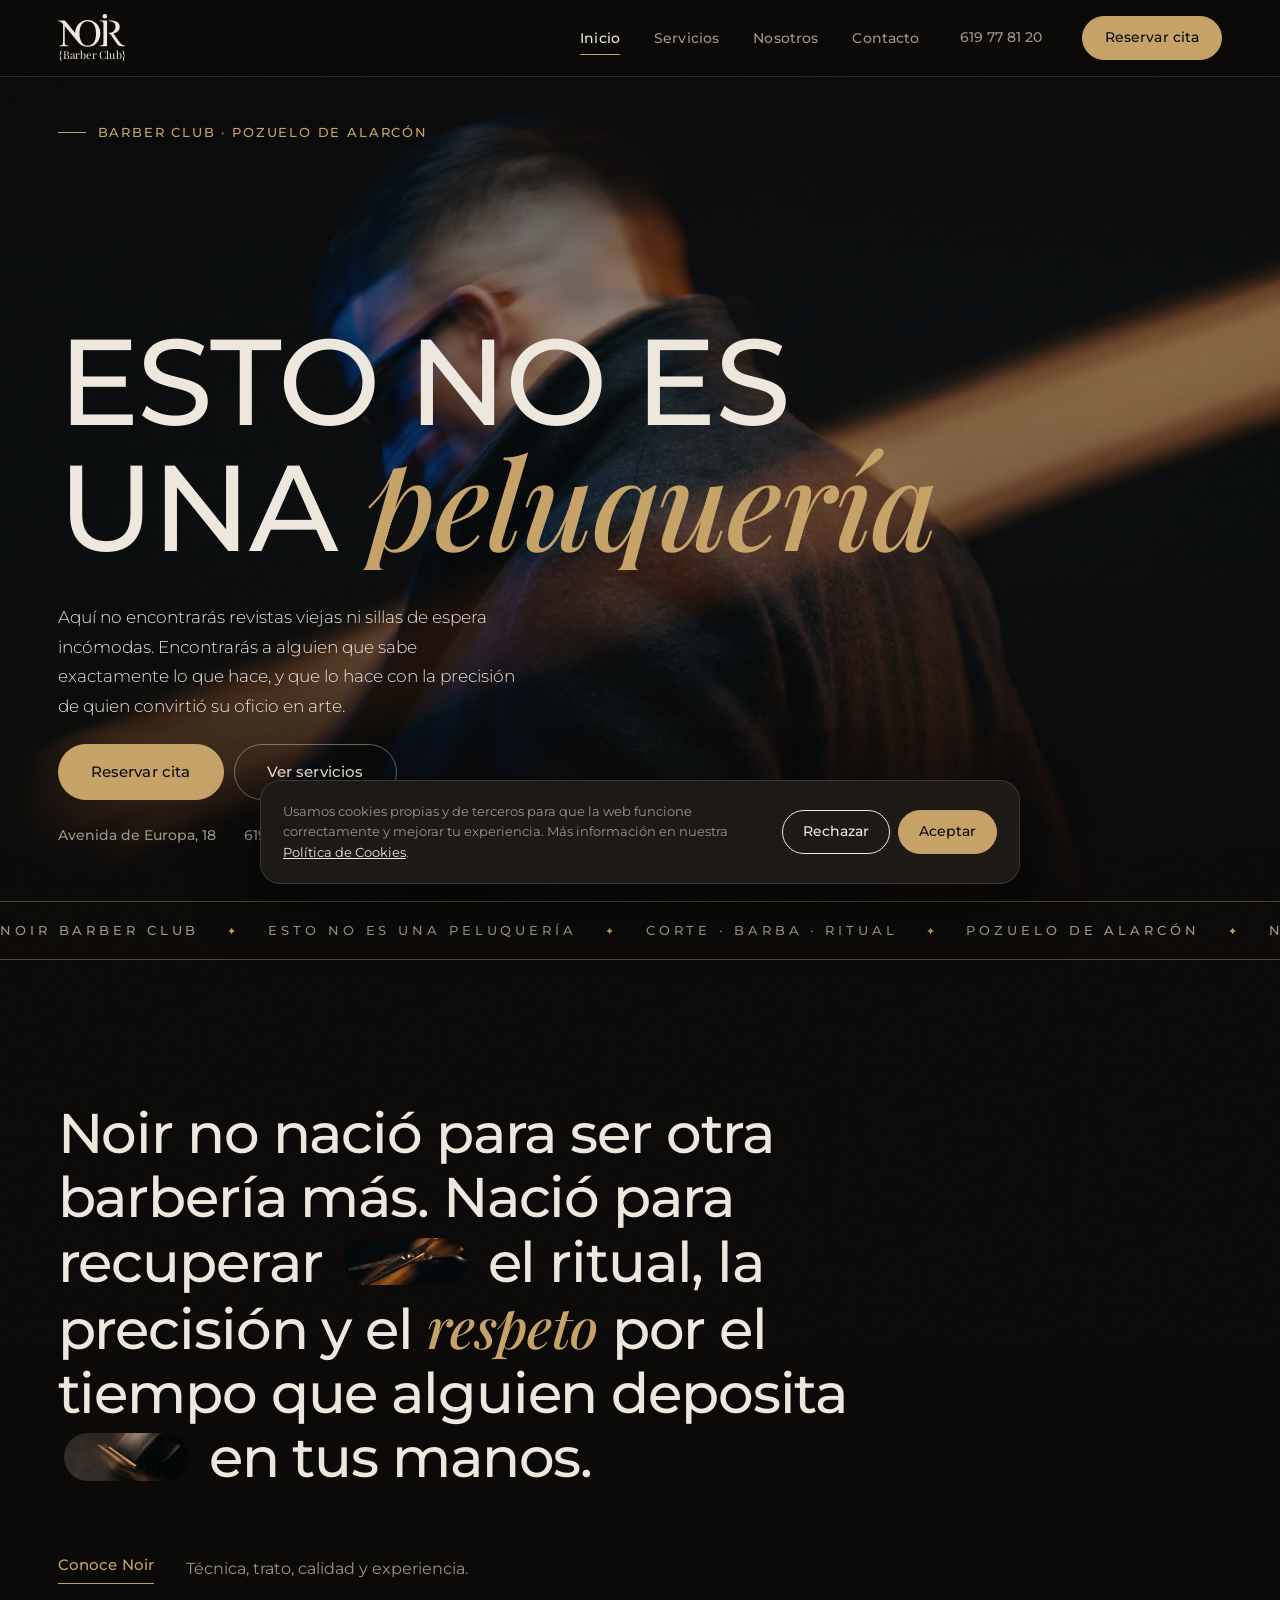
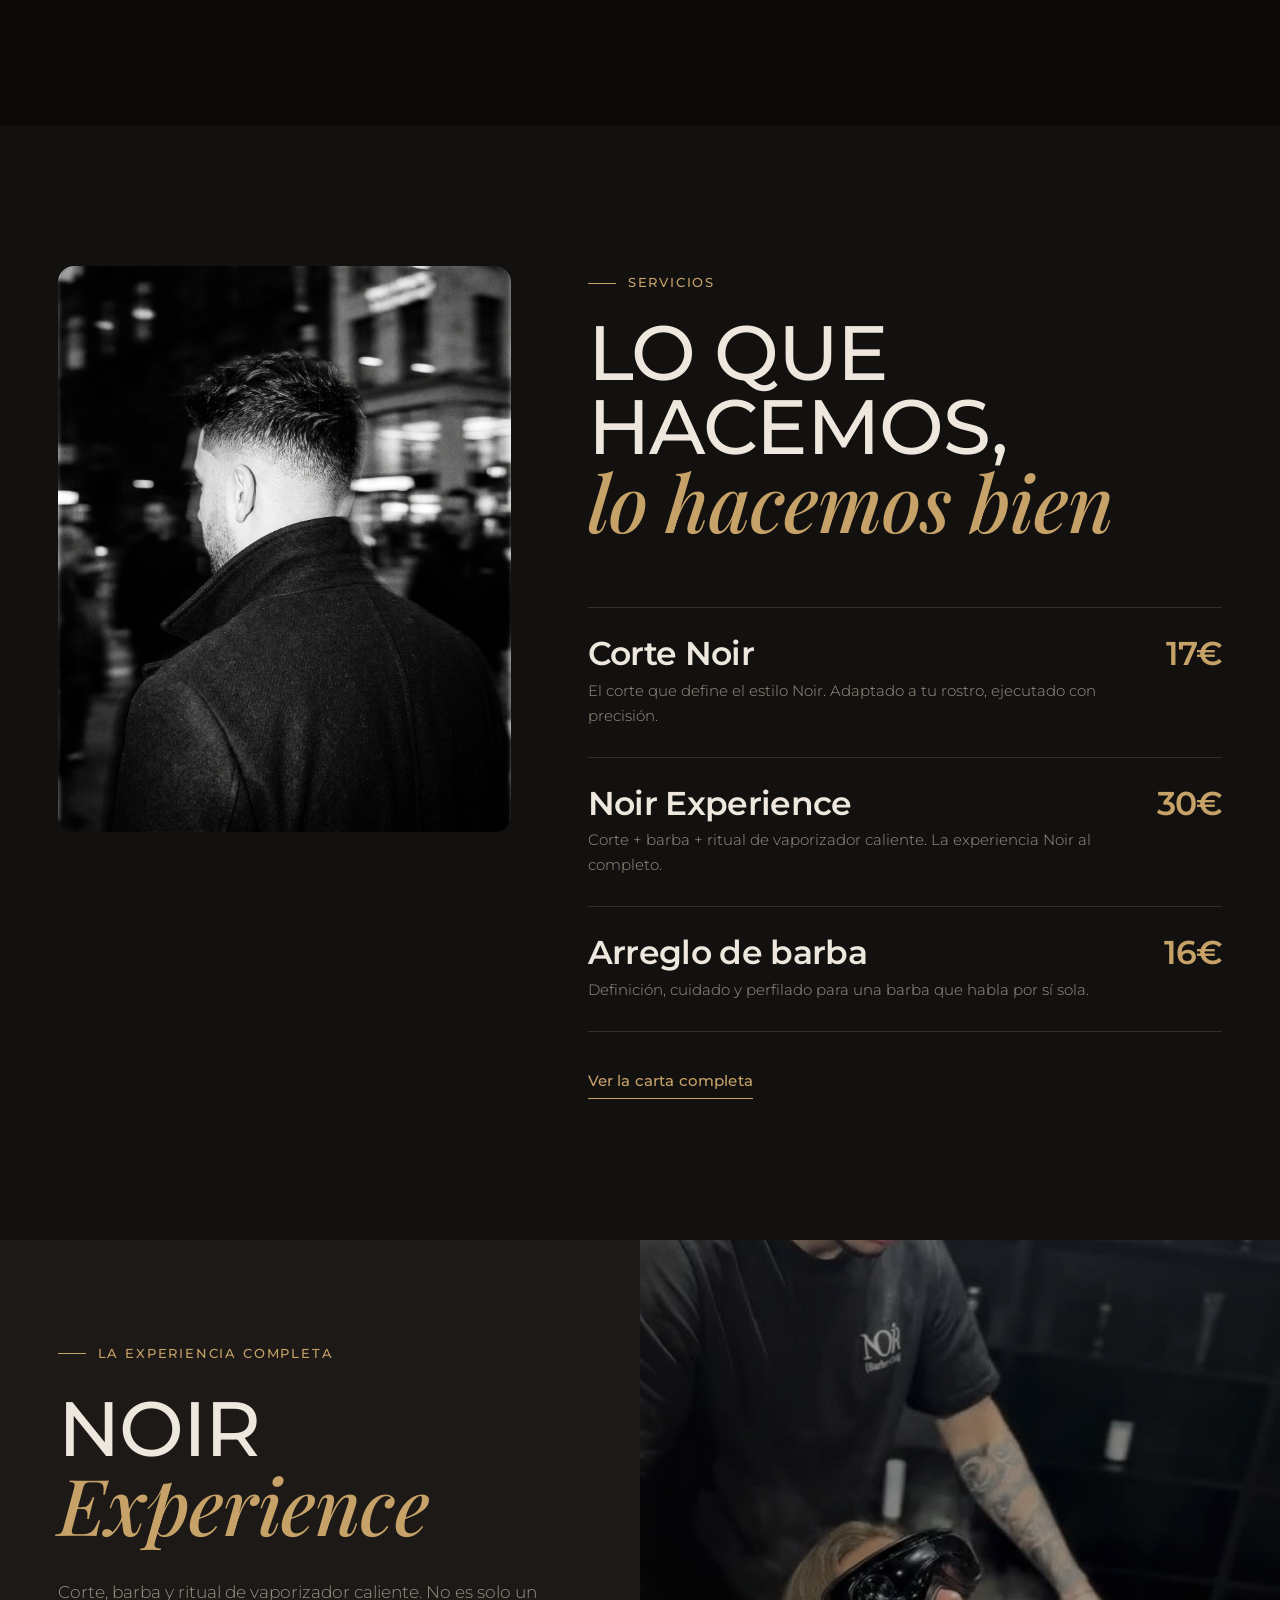
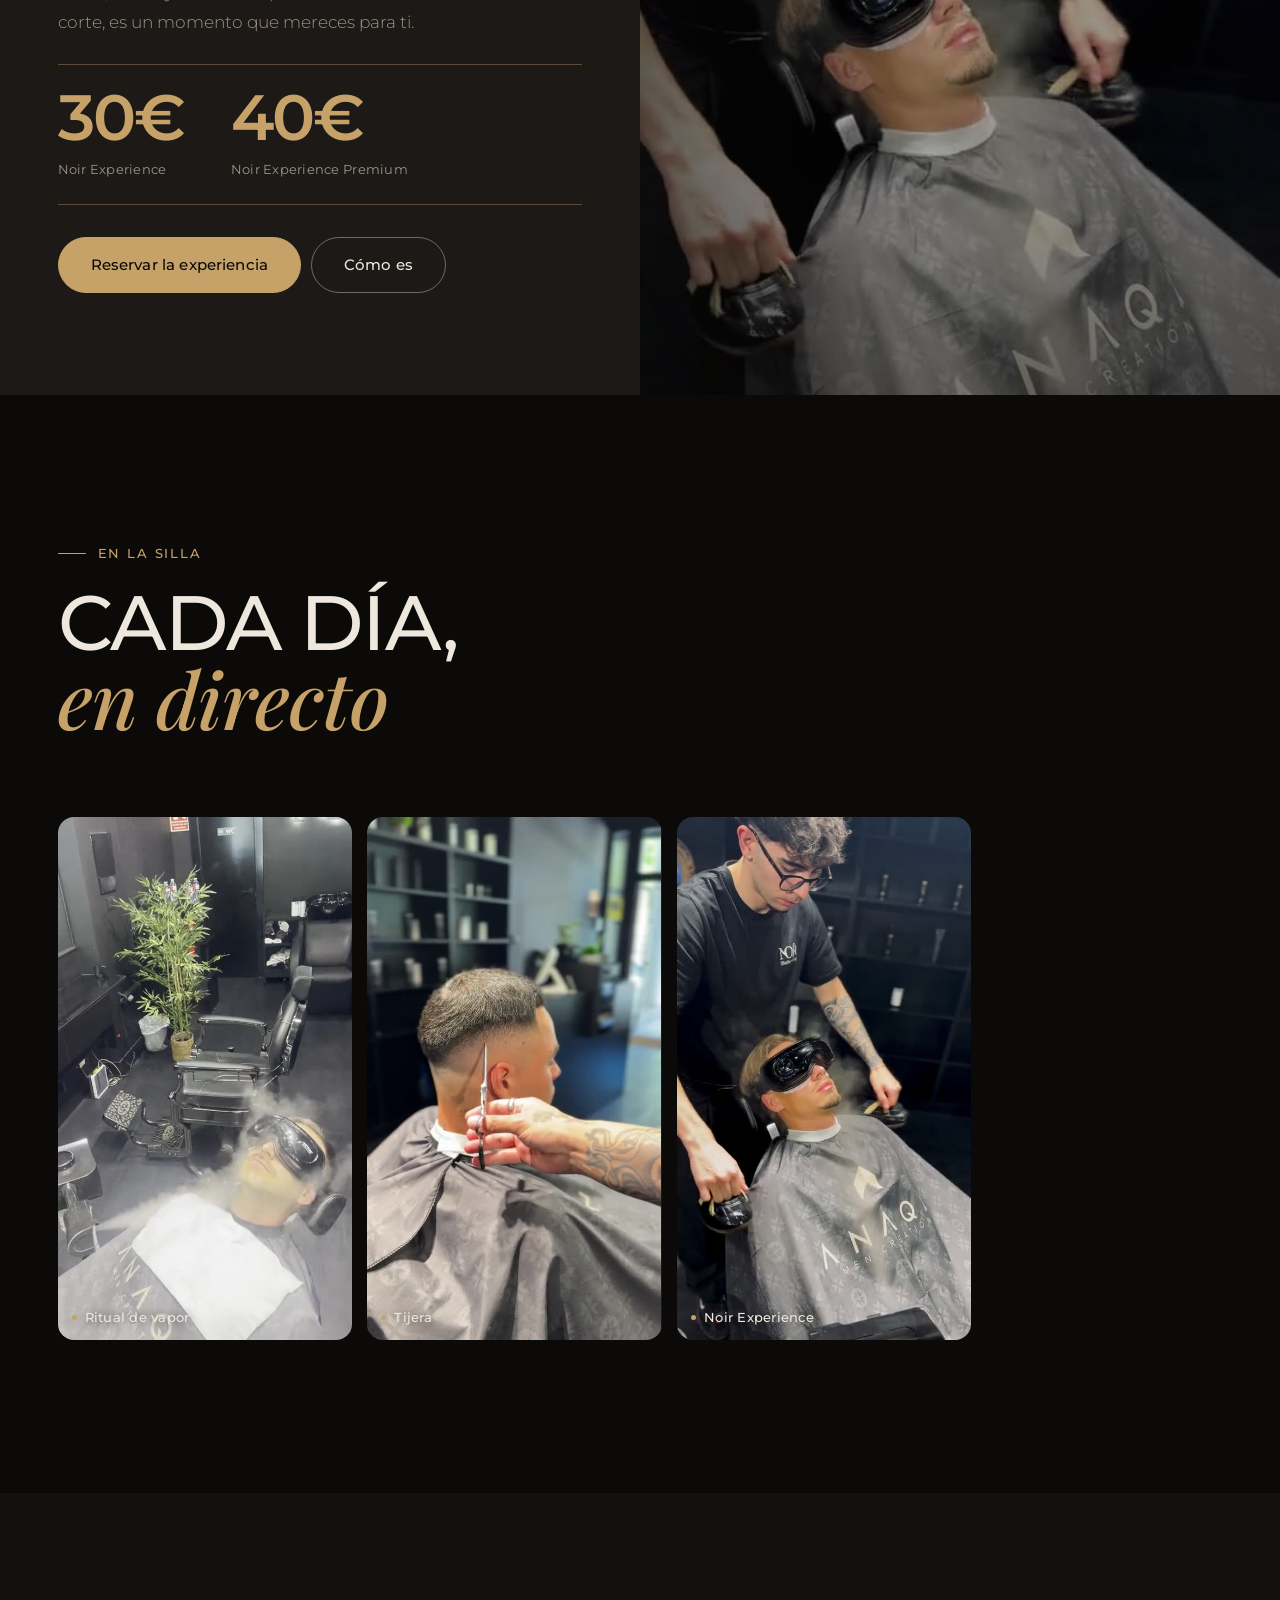
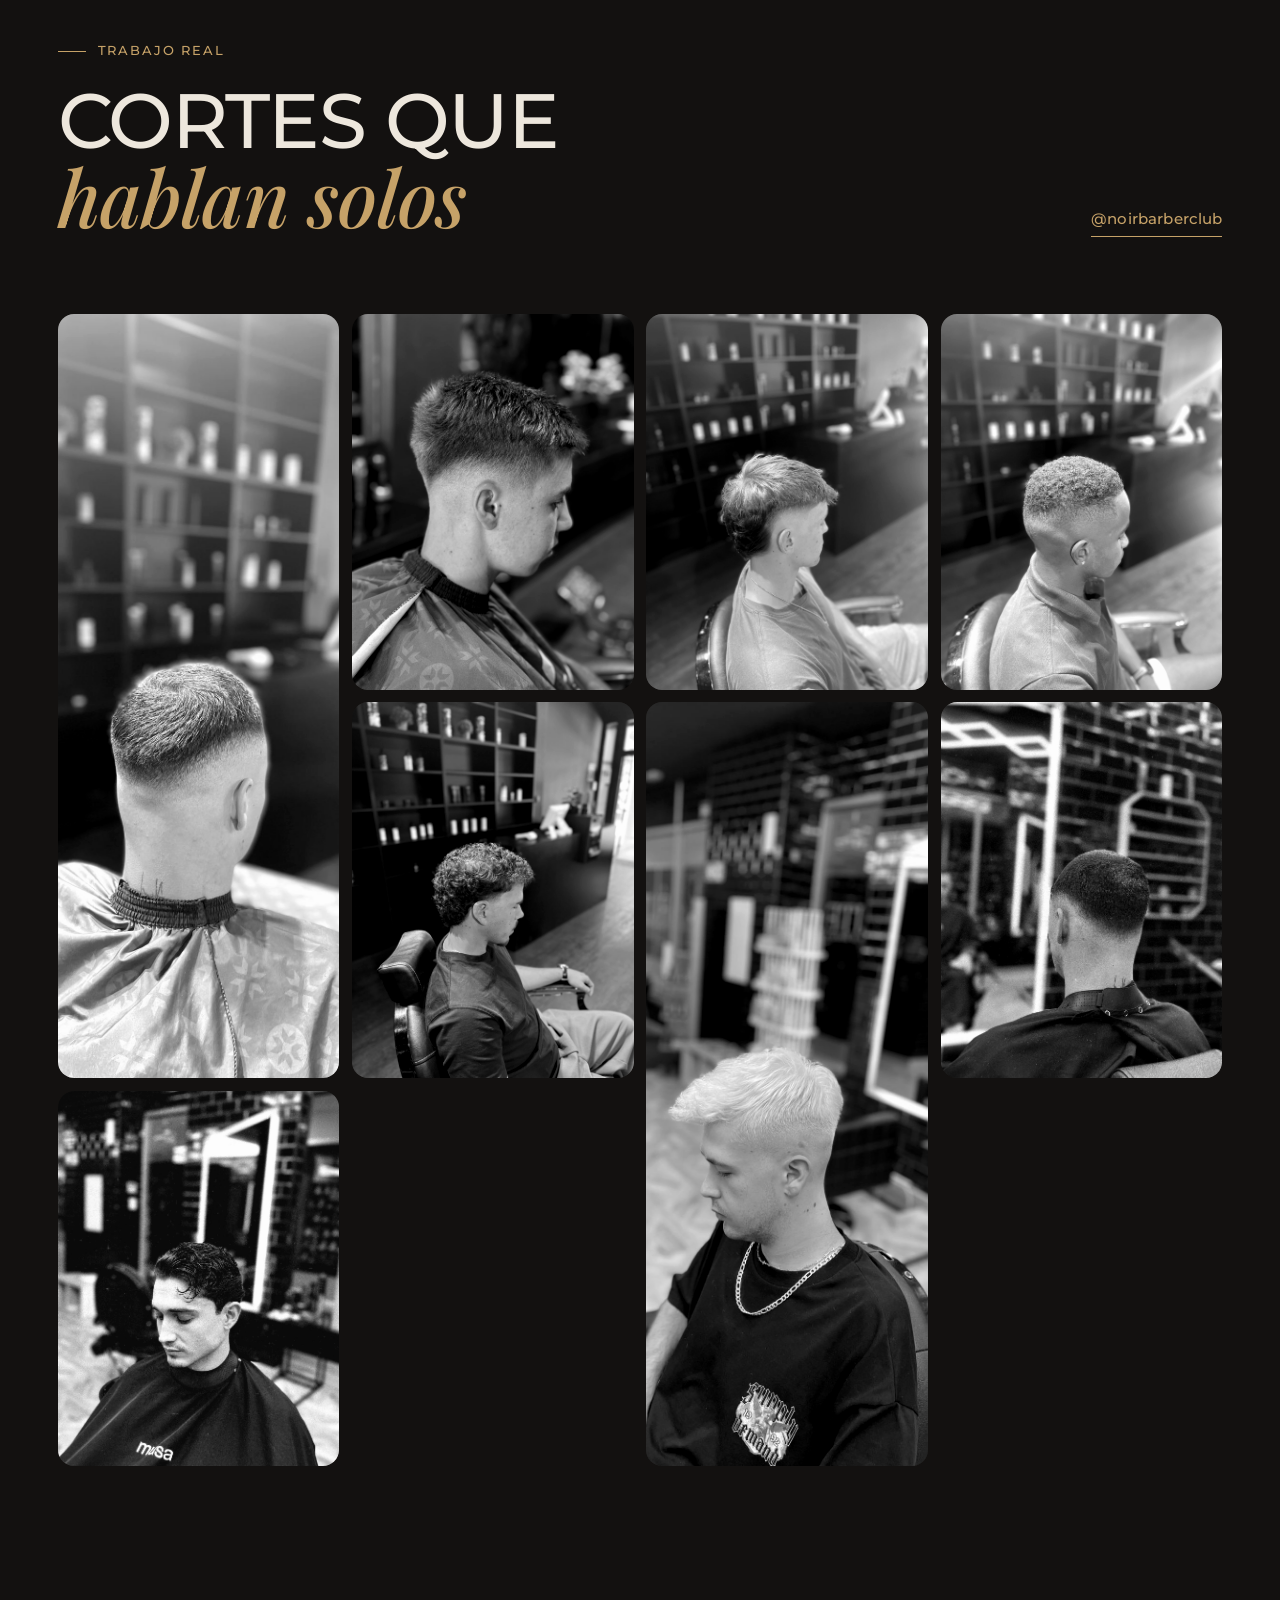
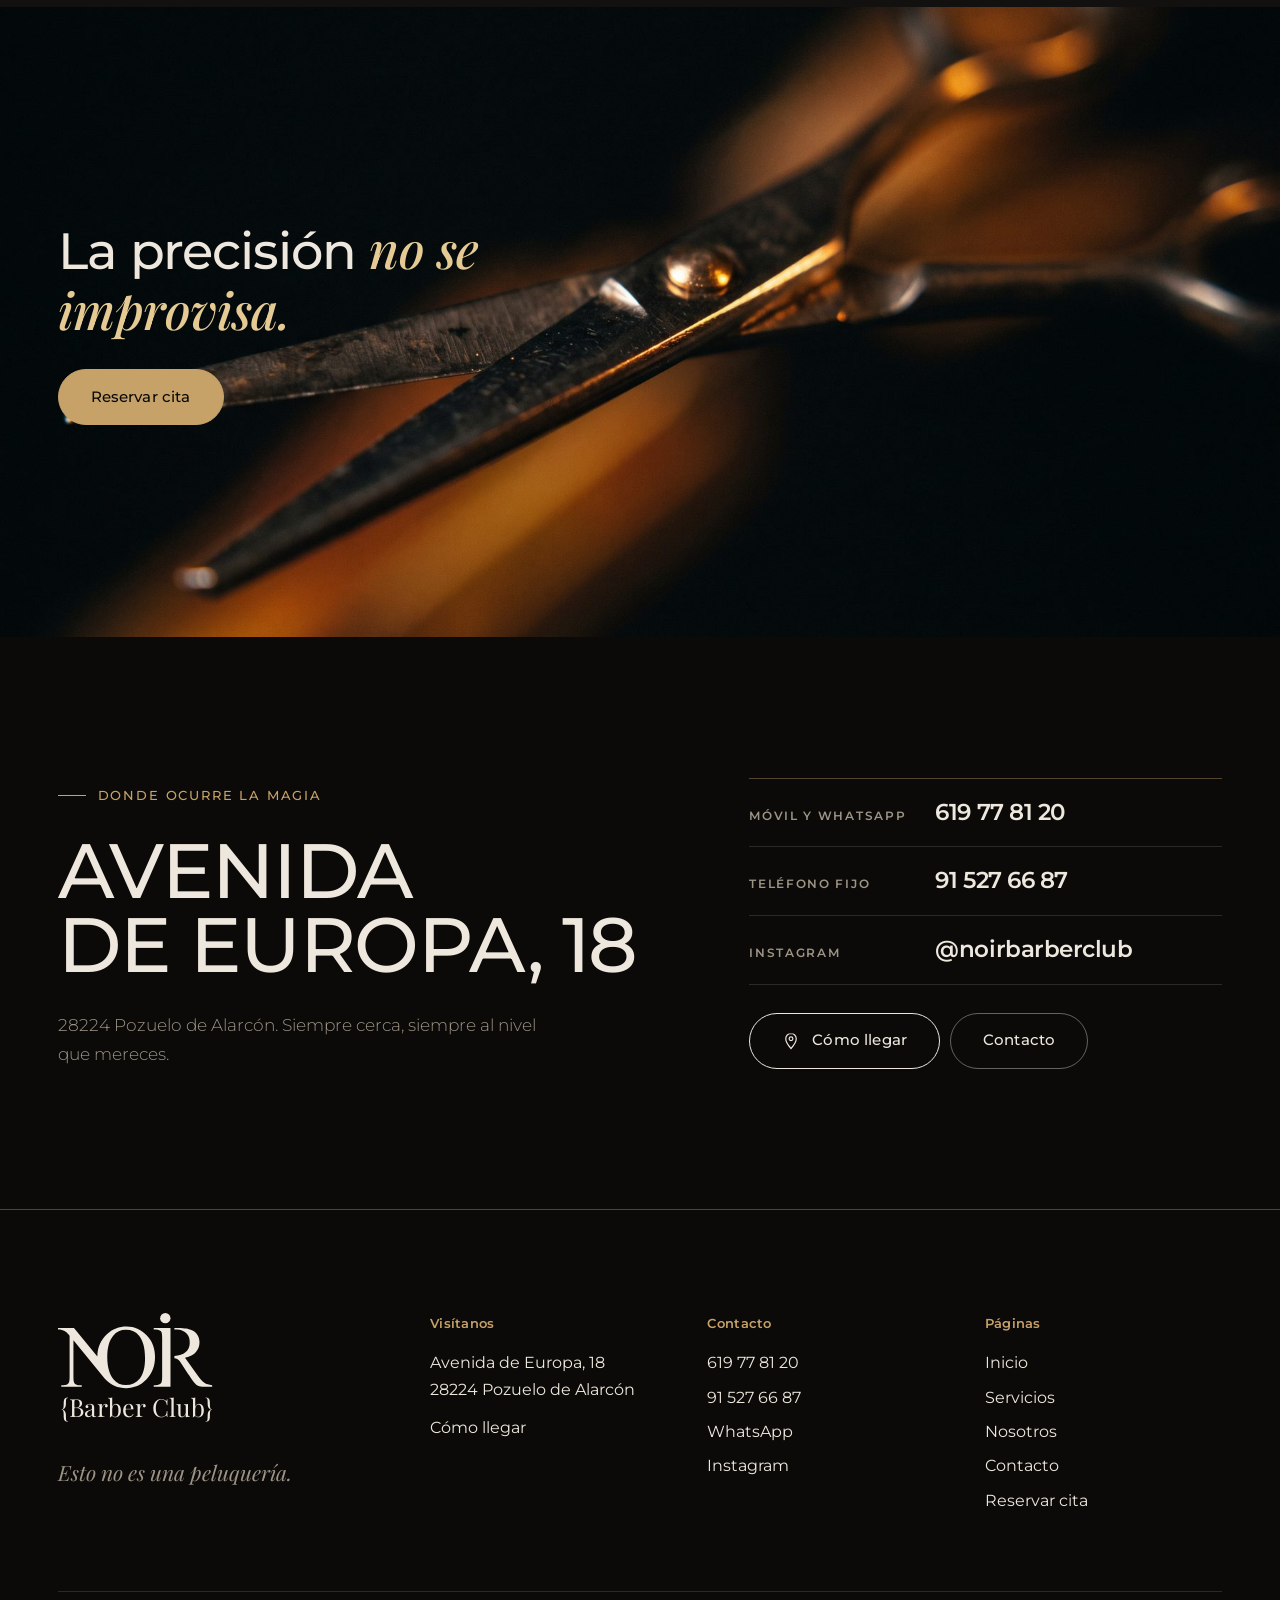
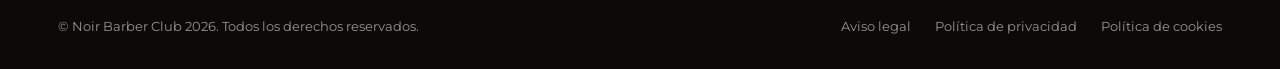
==== index.html @ 94aa8c27 "Más opacidad en hero y banda de tijeras; titular del hero a 2 líneas en móvil - Velo negro adicional" ====
<!DOCTYPE html>
<html lang="es">
<head>
<meta charset="UTF-8">
<meta name="viewport" content="width=device-width, initial-scale=1.0, viewport-fit=cover">
<meta name="format-detection" content="telephone=no">
<title>NOiR {Barber Club} · Barbería en Pozuelo de Alarcón</title>
<meta name="description" content="Noir Barber Club. Esto no es una peluquería. Corte, barba y afeitado en la Avenida de Europa, 18, Pozuelo de Alarcón. Reserva online.">
<meta name="theme-color" content="#0b0a09">
<meta property="og:type" content="website">
<meta property="og:site_name" content="Noir Barber Club">
<meta property="og:title" content="NOiR {Barber Club} · Barbería en Pozuelo de Alarcón">
<meta property="og:description" content="Noir Barber Club. Esto no es una peluquería. Corte, barba y afeitado en la Avenida de Europa, 18, Pozuelo de Alarcón. Reserva online.">
<meta property="og:image" content="https://www.noirbarberclub.com/img/hero-concept.jpg">
<meta property="og:locale" content="es_ES">
<link rel="icon" type="image/svg+xml" href="/img/favicon.svg">
<link rel="icon" type="image/png" sizes="32x32" href="/img/favicon-32.png">
<link rel="apple-touch-icon" sizes="180x180" href="/img/apple-touch-icon.png">
<link rel="icon" type="image/png" sizes="192x192" href="/img/icon-192.png">
<link rel="preconnect" href="https://fonts.googleapis.com">
<link rel="preconnect" href="https://fonts.gstatic.com" crossorigin>
<link href="https://fonts.googleapis.com/css2?family=Montserrat:ital,wght@0,300;0,400;0,500;0,600;0,700;1,400&family=Playfair+Display:ital,wght@0,400;0,500;0,600;1,400;1,500;1,600&display=swap" rel="stylesheet">
<link rel="stylesheet" href="/site.css?v=6">
<link rel="preload" as="image" href="/img/hero-concept.jpg" fetchpriority="high">
<script defer src="/_vercel/insights/script.js"></script>
<script defer src="/site.js?v=6"></script>
</head>
<body>
<header class="nav">
  <div class="wrap nav-inner">
    <a href="/" class="nav-logo" aria-label="Noir Barber Club, inicio">
      <svg height="50" xmlns="http://www.w3.org/2000/svg" xmlns:xlink="http://www.w3.org/1999/xlink" viewBox="0 0 218.56 154.74" aria-hidden="true" focusable="false">
        <defs>
          <style>.nlcls-1{font-family:PlayfairDisplay-Regular,'Playfair Display';font-size:35px;}.nlcls-1,.nlcls-2{fill:currentColor;}.nlcls-3{letter-spacing:-.01em;}.nlcls-4{letter-spacing:-.01em;}.nlcls-5{letter-spacing:-.02em;}.nlcls-6{letter-spacing:.04em;}.nlcls-7{letter-spacing:0em;}.nlcls-8{letter-spacing:0em;}</style>
        </defs>
        <path class="nlcls-2" d="M124.64,31.37c-7.88-8.17-17.2-12.25-27.95-12.25s-20.14,3.6-27.92,10.81c-8.77,8.14-13.24,18.6-13.42,31.39L22.48,21.01H0v2.26c2.4,0,4.19.18,5.38.55,2.4.77,4.23,1.61,5.47,2.51,1.24.9,3.06,2.75,5.47,5.56v57.62c0,4.64-.45,7.62-1.34,8.92-1.47,2.12-3.97,3.18-7.51,3.18h-2.87v2.26h28.84v-2.26h-2.93c-3.22,0-5.6-.85-7.15-2.57-1.1-1.26-1.65-4.44-1.65-9.53v-51.02l43.33,52.93s0,0,0,0c.62.74,1.26,1.48,1.94,2.19,7.76,8.11,17.34,12.16,28.75,12.16s20.9-4.15,28.84-12.46c7.94-8.31,11.91-18.76,11.91-31.34s-3.94-22.41-11.82-30.58ZM114.86,92.32c-5.07,6.07-11.5,9.1-19.28,9.1-7.29,0-13.16-2.77-17.6-8.31-5.78-7.29-8.68-17.7-8.68-31.22s2.79-23.22,8.37-30.06c4.48-5.5,10.43-8.25,17.84-8.25,7.9,0,14.09,2.77,18.57,8.31,5.58,6.97,8.37,17.54,8.37,31.71,0,13.08-2.54,22.65-7.61,28.72Z"/>
        <path class="nlcls-2" d="M205.86,98.08c-2.81-1.82-6.17-5.51-10.08-11.06l-17.11-24.18c6.97-1.57,12.11-4.27,15.43-8.08,3.32-3.81,4.98-8.31,4.98-13.49,0-4.85-1.46-9.02-4.37-12.53-2.91-3.5-4.89-4.39-9.07-5.7-4.18-1.31-8.37-2.09-21.91-2.09v2.32h3.88c5.34,0,10.4,2.67,13.64,5.97,3.24,3.29,4.08,7.57,4.08,12.84s-2.01,9.82-6.02,13.3c-3.61,3.14-8.81,4.85-15.58,5.17v3.21c3.18.11,6.12,1.78,7.88,4.48l10.96,16.84c13.48,18.79,9.76,18.79,34.29,18.79v-2.3c-4.52-.5-8.19-1.66-11-3.48Z"/>
        <path class="nlcls-2" d="M134.67,23.27h2.93c1.96,0,3.83.49,5.62,1.47,1.26.73,2.1,1.61,2.51,2.63.53,1.34.79,4.11.79,8.31v53.52c0,4.97-.49,8.11-1.47,9.41-1.55,2-4.03,2.99-7.45,2.99h-2.93v2.26h23.58V21.01h-23.58v2.26Z"/>
        <circle class="nlcls-2" cx="150.96" cy="7.29" r="7.29"/>
        <text class="nlcls-1" transform="translate(3.99 146.31)"><tspan class="nlcls-6" x="0" y="0">{</tspan><tspan class="nlcls-8" x="11.9" y="0">Ba</tspan><tspan class="nlcls-3" x="51.48" y="0">r</tspan><tspan class="nlcls-7" x="66.53" y="0">be</tspan><tspan class="nlcls-5" x="104.3" y="0">r</tspan><tspan class="nlcls-7" x="119.31" y="0" xml:space="preserve"> Clu</tspan><tspan class="nlcls-4" x="183.15" y="0">b</tspan><tspan class="nlcls-7" x="202.33" y="0">}</tspan></text>
      </svg>
    </a>
    <ul class="nav-links">
      <li><a href="/" aria-current="page">Inicio</a></li>
      <li><a href="/servicios.html">Servicios</a></li>
      <li><a href="/nosotros.html">Nosotros</a></li>
      <li><a href="/contacto.html">Contacto</a></li>
    </ul>
    <a class="nav-phone" href="tel:+34619778120">619 77 81 20</a>
    <a class="btn btn-gold" href="https://booksy.com/es-es/instant-experiences/widget/174546" data-booking target="_blank" rel="noopener">Reservar cita</a>
    <button type="button" class="nav-toggle" aria-label="Abrir menú" aria-expanded="false" aria-controls="menu"><span></span><span></span></button>
  </div>
</header>

<div class="menu" id="menu" aria-hidden="true">
  <ul>
    <li><a href="/" aria-current="page">Inicio</a></li>
    <li><a href="/servicios.html">Servicios</a></li>
    <li><a href="/nosotros.html">Nosotros</a></li>
    <li><a href="/contacto.html">Contacto</a></li>
  </ul>
  <div class="menu-foot">
    <a class="btn btn-gold" href="https://booksy.com/es-es/instant-experiences/widget/174546" data-booking target="_blank" rel="noopener">Reservar cita</a>
    <a class="btn btn-line" href="https://wa.me/34619778120" target="_blank" rel="noopener"><svg viewBox="0 0 24 24" aria-hidden="true"><path d="M21 11.5a8.38 8.38 0 01-.9 3.8 8.5 8.5 0 01-7.6 4.7 8.38 8.38 0 01-3.8-.9L3 21l1.9-5.7a8.38 8.38 0 01-.9-3.8 8.5 8.5 0 014.7-7.6 8.38 8.38 0 013.8-.9h.5a8.48 8.48 0 018 8v.5z"/></svg>WhatsApp 619 77 81 20</a>
    <p>Avenida de Europa, 18 · 28224 Pozuelo de Alarcón</p>
  </div>
</div>

<main>
<section class="hero-full">
  <div class="hero-full-media">
    <img src="/img/hero-concept.jpg" alt="Retrato editorial en movimiento de un hombre con degradado Noir" fetchpriority="high">
  </div>
  <div class="hero-tag-row">
    <div class="wrap">
      <span class="tag">Barber Club · Pozuelo de Alarcón</span>
    </div>
  </div>
  <div class="hero-full-content">
    <h1 class="hero-title d-xl"><span><span>Esto no es<i class="only-m"> una</i></span></span><span><span><i class="only-d">una </i><em>peluquería</em></span></span></h1>
    <div class="hero-side">
      <p class="lead">Aquí no encontrarás revistas viejas ni sillas de espera incómodas. Encontrarás a alguien que sabe exactamente lo que hace, y que lo hace con la precisión de quien convirtió su oficio en arte.</p>
      <div class="hero-actions">
        <a class="btn btn-gold" href="https://booksy.com/es-es/instant-experiences/widget/174546" data-booking target="_blank" rel="noopener">Reservar cita</a>
        <a class="btn btn-line" href="/servicios.html">Ver servicios</a>
      </div>
      <div class="hero-facts">
        <a href="https://www.google.com/maps/dir/?api=1&amp;destination=Avenida+de+Europa+18%2C+28224+Pozuelo+de+Alarc%C3%B3n" target="_blank" rel="noopener">Avenida de Europa, 18</a>
        <a href="tel:+34619778120">619 77 81 20</a>
      </div>
    </div>
  </div>
</section>

<div class="marquee" aria-hidden="true">
  <div class="marquee-track">
    <span>Noir Barber Club <i>✦</i></span><span>Esto no es una peluquería <i>✦</i></span><span>Corte · Barba · Ritual <i>✦</i></span><span>Pozuelo de Alarcón <i>✦</i></span>
    <span>Noir Barber Club <i>✦</i></span><span>Esto no es una peluquería <i>✦</i></span><span>Corte · Barba · Ritual <i>✦</i></span><span>Pozuelo de Alarcón <i>✦</i></span>
  </div>
</div>

<section class="sec">
  <div class="wrap">
    <p class="manifesto rv">Noir no nació para ser otra barbería más. Nació para recuperar <span class="inline-img" style="background-image:url('/img/concept-tijeras.jpg');background-position:38% 55%" role="img" aria-label="Tijeras de barbero con destello dorado"></span> el ritual, la precisión y el <em>respeto</em> por el tiempo que alguien deposita <span class="inline-img" style="background-image:url('/img/concept-maquina.jpg');background-position:50% 45%" role="img" aria-label="Máquina de corte con destello dorado"></span> en tus manos.</p>
    <div class="manifesto-foot rv">
      <a class="link-arrow" href="/nosotros.html">Conoce Noir</a>
      <span class="muted">Técnica, trato, calidad y experiencia.</span>
    </div>
  </div>
</section>

<section class="sec on-ink">
  <div class="wrap feature-grid">
    <figure class="feature-img rv"><img src="/img/concept-nuca.jpg" alt="Degradado perfilado visto de espaldas, fotografía en blanco y negro" loading="lazy"></figure>
    <div class="rv">
      <span class="tag" style="margin-bottom:22px">Servicios</span>
      <h2 class="d-l" style="margin-bottom:clamp(40px,5vw,72px)">Lo que hacemos,<br><em>lo hacemos bien</em></h2>
      <div class="rows">
        <a class="row" href="/servicios.html#cortes">
          <span class="row-name">Corte Noir</span><span class="row-price">17€</span>
          <span class="row-desc muted">El corte que define el estilo Noir. Adaptado a tu rostro, ejecutado con precisión.</span>
        </a>
        <a class="row" href="/servicios.html#experiencias">
          <span class="row-name">Noir Experience</span><span class="row-price">30€</span>
          <span class="row-desc muted">Corte + barba + ritual de vaporizador caliente. La experiencia Noir al completo.</span>
        </a>
        <a class="row" href="/servicios.html#barba">
          <span class="row-name">Arreglo de barba</span><span class="row-price">16€</span>
          <span class="row-desc muted">Definición, cuidado y perfilado para una barba que habla por sí sola.</span>
        </a>
      </div>
      <p style="margin-top:36px"><a class="link-arrow" href="/servicios.html">Ver la carta completa</a></p>
    </div>
  </div>
</section>

<section class="split on-char">
  <div class="split-body rv">
    <span class="tag">La experiencia completa</span>
    <h2 class="d-l">Noir<br><em>Experience</em></h2>
    <p class="lead muted">Corte, barba y ritual de vaporizador caliente. No es solo un corte, es un momento que mereces para ti.</p>
    <div class="prices">
      <div><span class="price-big">30€</span><span class="price-lbl muted">Noir Experience</span></div>
      <div><span class="price-big">40€</span><span class="price-lbl muted">Noir Experience Premium</span></div>
    </div>
    <div class="btn-row" style="margin-top:4px">
      <a class="btn btn-gold" href="https://booksy.com/es-es/instant-experiences/widget/174546" data-booking target="_blank" rel="noopener">Reservar la experiencia</a>
      <a class="btn btn-line" href="/servicios.html#experiencias">Cómo es</a>
    </div>
  </div>
  <div class="split-media">
    <video data-lazy data-src="/media/reel-vapor.mp4" poster="/media/reel-vapor.jpg" muted loop playsinline preload="none" aria-label="Ritual de vaporizador caliente en Noir"></video>
  </div>
</section>

<section class="sec reel">
  <div class="wrap sec-head">
    <div>
      <span class="tag" style="margin-bottom:22px">En la silla</span>
      <h2 class="d-l">Cada día,<br><em>en directo</em></h2>
    </div>
  </div>
  <div class="reel-track rv" id="reel-feed" data-feed-id="y53iHcxBbFeTg4udF8Mi">
    <figure class="reel-item">
      <video data-lazy data-src="/media/reel-ritual.mp4" poster="/media/reel-ritual.jpg" muted loop playsinline preload="none"></video>
      <figcaption>Ritual de vapor</figcaption>
    </figure>
    <figure class="reel-item">
      <video data-lazy data-src="/media/reel-tijera.mp4" poster="/media/reel-tijera.jpg" muted loop playsinline preload="none"></video>
      <figcaption>Tijera</figcaption>
    </figure>
    <figure class="reel-item">
      <video data-lazy data-src="/media/reel-vapor.mp4" poster="/media/reel-vapor.jpg" muted loop playsinline preload="none"></video>
      <figcaption>Noir Experience</figcaption>
    </figure>
  </div>
</section>

<section class="sec on-ink">
  <div class="wrap">
    <div class="sec-head">
      <div>
        <span class="tag" style="margin-bottom:22px">Trabajo real</span>
        <h2 class="d-l">Cortes que<br><em>hablan solos</em></h2>
      </div>
      <a class="link-arrow" href="https://www.instagram.com/noirbarberclub" target="_blank" rel="noopener">@noirbarberclub</a>
    </div>
    <div class="works rv">
      <figure><img src="/img/corte-01.jpg" alt="Degradado perfilado, vista trasera" loading="lazy"></figure>
      <figure><img src="/img/corte-02.jpg" alt="Corte texturizado con degradado" loading="lazy"></figure>
      <figure><img src="/img/corte-03.jpg" alt="Mullet moderno con degradado" loading="lazy"></figure>
      <figure><img src="/img/corte-04.jpg" alt="Degradado de perfil" loading="lazy"></figure>
      <figure><img src="/img/corte-05.jpg" alt="Rizos definidos con degradado" loading="lazy"></figure>
      <figure><img src="/img/corte-06.jpg" alt="Decoloración platino con corte texturizado" loading="lazy"></figure>
      <figure><img src="/img/corte-08.jpg" alt="Perfilado de nuca, blanco y negro" loading="lazy"></figure>
      <figure><img src="/img/corte-10.jpg" alt="Retrato de perfil, blanco y negro" loading="lazy"></figure>
    </div>
  </div>
</section>

<section class="band">
  <img src="/img/concept-tijeras.jpg" alt="" loading="lazy" aria-hidden="true">
  <div class="band-content">
    <div class="wrap">
      <p class="band-quote rv">La precisión <em>no se improvisa.</em></p>
      <div class="btn-row rv">
        <a class="btn btn-gold" href="https://booksy.com/es-es/instant-experiences/widget/174546" data-booking target="_blank" rel="noopener">Reservar cita</a>
      </div>
    </div>
  </div>
</section>

<section class="sec">
  <div class="wrap visit">
    <div class="rv">
      <span class="tag" style="margin-bottom:28px">Donde ocurre la magia</span>
      <h2 class="d-l">Avenida<br>de Europa, 18</h2>
      <p class="lead muted" style="margin-top:28px">28224 Pozuelo de Alarcón. Siempre cerca, siempre al nivel que mereces.</p>
    </div>
    <div class="rv">
      <div class="visit-list">
        <a class="visit-item" href="tel:+34619778120"><span class="k">Móvil y WhatsApp</span><span class="v">619 77 81 20</span></a>
        <a class="visit-item" href="tel:+34915276687"><span class="k">Teléfono fijo</span><span class="v">91 527 66 87</span></a>
        <a class="visit-item" href="https://www.instagram.com/noirbarberclub" target="_blank" rel="noopener"><span class="k">Instagram</span><span class="v">@noirbarberclub</span></a>
      </div>
      <div class="btn-row">
        <a class="btn" href="https://www.google.com/maps/dir/?api=1&amp;destination=Avenida+de+Europa+18%2C+28224+Pozuelo+de+Alarc%C3%B3n" target="_blank" rel="noopener"><svg viewBox="0 0 24 24" aria-hidden="true"><path d="M12 2C8.13 2 5 5.13 5 9c0 5.25 7 13 7 13s7-7.75 7-13c0-3.87-3.13-7-7-7z"/><circle cx="12" cy="9" r="2.5"/></svg>Cómo llegar</a>
        <a class="btn btn-line" href="/contacto.html">Contacto</a>
      </div>
    </div>
  </div>
</section>
</main>
<footer class="footer">
  <div class="wrap">
    <div class="footer-top">
      <div>
        <a href="/" class="footer-logo" aria-label="Noir Barber Club"><svg height="110" xmlns="http://www.w3.org/2000/svg" xmlns:xlink="http://www.w3.org/1999/xlink" viewBox="0 0 218.56 154.74" aria-hidden="true" focusable="false">
        <defs>
          <style>.flcls-1{font-family:PlayfairDisplay-Regular,'Playfair Display';font-size:35px;}.flcls-1,.flcls-2{fill:currentColor;}.flcls-3{letter-spacing:-.01em;}.flcls-4{letter-spacing:-.01em;}.flcls-5{letter-spacing:-.02em;}.flcls-6{letter-spacing:.04em;}.flcls-7{letter-spacing:0em;}.flcls-8{letter-spacing:0em;}</style>
        </defs>
        <path class="flcls-2" d="M124.64,31.37c-7.88-8.17-17.2-12.25-27.95-12.25s-20.14,3.6-27.92,10.81c-8.77,8.14-13.24,18.6-13.42,31.39L22.48,21.01H0v2.26c2.4,0,4.19.18,5.38.55,2.4.77,4.23,1.61,5.47,2.51,1.24.9,3.06,2.75,5.47,5.56v57.62c0,4.64-.45,7.62-1.34,8.92-1.47,2.12-3.97,3.18-7.51,3.18h-2.87v2.26h28.84v-2.26h-2.93c-3.22,0-5.6-.85-7.15-2.57-1.1-1.26-1.65-4.44-1.65-9.53v-51.02l43.33,52.93s0,0,0,0c.62.74,1.26,1.48,1.94,2.19,7.76,8.11,17.34,12.16,28.75,12.16s20.9-4.15,28.84-12.46c7.94-8.31,11.91-18.76,11.91-31.34s-3.94-22.41-11.82-30.58ZM114.86,92.32c-5.07,6.07-11.5,9.1-19.28,9.1-7.29,0-13.16-2.77-17.6-8.31-5.78-7.29-8.68-17.7-8.68-31.22s2.79-23.22,8.37-30.06c4.48-5.5,10.43-8.25,17.84-8.25,7.9,0,14.09,2.77,18.57,8.31,5.58,6.97,8.37,17.54,8.37,31.71,0,13.08-2.54,22.65-7.61,28.72Z"/>
        <path class="flcls-2" d="M205.86,98.08c-2.81-1.82-6.17-5.51-10.08-11.06l-17.11-24.18c6.97-1.57,12.11-4.27,15.43-8.08,3.32-3.81,4.98-8.31,4.98-13.49,0-4.85-1.46-9.02-4.37-12.53-2.91-3.5-4.89-4.39-9.07-5.7-4.18-1.31-8.37-2.09-21.91-2.09v2.32h3.88c5.34,0,10.4,2.67,13.64,5.97,3.24,3.29,4.08,7.57,4.08,12.84s-2.01,9.82-6.02,13.3c-3.61,3.14-8.81,4.85-15.58,5.17v3.21c3.18.11,6.12,1.78,7.88,4.48l10.96,16.84c13.48,18.79,9.76,18.79,34.29,18.79v-2.3c-4.52-.5-8.19-1.66-11-3.48Z"/>
        <path class="flcls-2" d="M134.67,23.27h2.93c1.96,0,3.83.49,5.62,1.47,1.26.73,2.1,1.61,2.51,2.63.53,1.34.79,4.11.79,8.31v53.52c0,4.97-.49,8.11-1.47,9.41-1.55,2-4.03,2.99-7.45,2.99h-2.93v2.26h23.58V21.01h-23.58v2.26Z"/>
        <circle class="flcls-2" cx="150.96" cy="7.29" r="7.29"/>
        <text class="flcls-1" transform="translate(3.99 146.31)"><tspan class="flcls-6" x="0" y="0">{</tspan><tspan class="flcls-8" x="11.9" y="0">Ba</tspan><tspan class="flcls-3" x="51.48" y="0">r</tspan><tspan class="flcls-7" x="66.53" y="0">be</tspan><tspan class="flcls-5" x="104.3" y="0">r</tspan><tspan class="flcls-7" x="119.31" y="0" xml:space="preserve"> Clu</tspan><tspan class="flcls-4" x="183.15" y="0">b</tspan><tspan class="flcls-7" x="202.33" y="0">}</tspan></text>
      </svg></a>
        <p class="footer-claim">Esto no es una peluquería.</p>
      </div>
      <div>
        <h4>Visítanos</h4>
        <address>Avenida de Europa, 18<br>28224 Pozuelo de Alarcón</address>
        <p style="margin-top:12px"><a href="https://www.google.com/maps/dir/?api=1&amp;destination=Avenida+de+Europa+18%2C+28224+Pozuelo+de+Alarc%C3%B3n" target="_blank" rel="noopener">Cómo llegar</a></p>
      </div>
      <div>
        <h4>Contacto</h4>
        <ul>
          <li><a href="tel:+34619778120">619 77 81 20</a></li>
          <li><a href="tel:+34915276687">91 527 66 87</a></li>
          <li><a href="https://wa.me/34619778120" target="_blank" rel="noopener">WhatsApp</a></li>
          <li><a href="https://www.instagram.com/noirbarberclub" target="_blank" rel="noopener">Instagram</a></li>
        </ul>
      </div>
      <div>
        <h4>Páginas</h4>
        <ul>
          <li><a href="/">Inicio</a></li>
          <li><a href="/servicios.html">Servicios</a></li>
          <li><a href="/nosotros.html">Nosotros</a></li>
          <li><a href="/contacto.html">Contacto</a></li>
          <li><a href="https://booksy.com/es-es/instant-experiences/widget/174546" data-booking target="_blank" rel="noopener">Reservar cita</a></li>
        </ul>
      </div>
    </div>
    <div class="footer-bottom">
      <span>© Noir Barber Club 2026. Todos los derechos reservados.</span>
      <ul>
        <li><a href="/aviso-legal.html">Aviso legal</a></li>
        <li><a href="/privacidad.html">Política de privacidad</a></li>
        <li><a href="/cookies.html">Política de cookies</a></li>
      </ul>
    </div>
  </div>
</footer>

<div id="cookie-banner" class="cookie-banner" role="dialog" aria-live="polite" aria-label="Aviso de cookies" hidden>
  <p>Usamos cookies propias y de terceros para que la web funcione correctamente y mejorar tu experiencia. Más información en nuestra <a href="/cookies.html">Política de Cookies</a>.</p>
  <div class="cookie-actions">
    <button type="button" class="cookie-btn" data-cookie-reject>Rechazar</button>
    <button type="button" class="cookie-btn cookie-btn-primary" data-cookie-accept>Aceptar</button>
  </div>
</div>

<div id="booking-modal" class="booking-modal" aria-hidden="true" role="dialog" aria-modal="true" aria-labelledby="booking-modal-title">
  <div class="booking-modal-backdrop" data-booking-close></div>
  <div class="booking-modal-dialog">
    <div class="booking-modal-header">
      <h2 id="booking-modal-title" class="booking-modal-title">Reservar cita · Noir Pozuelo</h2>
      <button type="button" class="booking-modal-close" aria-label="Cerrar" data-booking-close>
        <svg viewBox="0 0 24 24"><path d="M6 6l12 12M18 6L6 18"/></svg>
      </button>
    </div>
    <div class="booking-modal-body">
      <div class="booking-modal-loader">Cargando…</div>
      <iframe id="booking-iframe" src="" loading="lazy" referrerpolicy="no-referrer-when-downgrade" title="Reservar cita"></iframe>
    </div>
  </div>
</div>
</body>
</html>
---- site.css ----
/* ─────────────────────────────────────────────
   NOIR BARBER CLUB · Estilos del sitio · v2 noir
   Tema oscuro editorial: negro cálido + hueso + oro
   Tipos: Fraunces (display) + Archivo (texto)
   ───────────────────────────────────────────── */

*, *::before, *::after { box-sizing: border-box; margin: 0; padding: 0; }

:root {
  --ink: #0b0a09;
  --ink-2: #131110;
  --char: #1c1916;
  --mauve: #b3a898;          /* taupe cálido (sustituye al malva) */
  --bone: #ede7dd;
  --bone-2: #e3dcce;
  --ink-soft: #6a6154;
  --bone-soft: #9d9486;
  --gold: #c6a268;
  --gold-2: #e5cb93;
  --rule-ink: rgba(237,231,221,0.14);   /* hairline sobre fondo oscuro (defecto) */
  --rule-bone: rgba(237,231,221,0.14);
  --rule-gold: rgba(198,162,104,0.38);
  --sans: 'Gotham', 'Montserrat', 'Helvetica Neue', Arial, sans-serif;
  --display: var(--sans);
  --serif: 'Playfair Display', 'Times New Roman', serif;
  --r: 16px;
  --r-sm: 12px;
  --ease: cubic-bezier(0.7, 0, 0.2, 1);
  --ease-out: cubic-bezier(0.16, 1, 0.3, 1);
  --gutter: clamp(20px, 4.5vw, 64px);
  --nav-h: 76px;
}

html { -webkit-text-size-adjust: 100%; scroll-behavior: smooth; scroll-padding-top: calc(var(--nav-h) + 16px); }

body {
  background: var(--ink);
  color: var(--bone);
  font-family: var(--sans);
  font-size: 16px;
  font-weight: 400;
  line-height: 1.65;
  -webkit-font-smoothing: antialiased;
  -moz-osx-font-smoothing: grayscale;
  overflow-x: hidden;
}

/* Grano de película sutil sobre todo el sitio */
body::after {
  content: '';
  position: fixed;
  inset: -50%;
  z-index: 2000;
  pointer-events: none;
  background-image: url("data:image/svg+xml,%3Csvg xmlns='http://www.w3.org/2000/svg' width='240' height='240'%3E%3Cfilter id='n'%3E%3CfeTurbulence type='fractalNoise' baseFrequency='0.9' numOctaves='2' stitchTiles='stitch'/%3E%3C/filter%3E%3Crect width='100%25' height='100%25' filter='url(%23n)' opacity='0.5'/%3E%3C/svg%3E");
  opacity: 0.045;
  mix-blend-mode: overlay;
}

img { display: block; max-width: 100%; }
a { color: inherit; }
button { font: inherit; color: inherit; }
::selection { background: var(--gold); color: var(--ink); }
:focus-visible { outline: 2px solid currentColor; outline-offset: 3px; }

.wrap { max-width: 1440px; margin: 0 auto; padding: 0 var(--gutter); }
.sr-only { position: absolute; width: 1px; height: 1px; overflow: hidden; clip: rect(0 0 0 0); white-space: nowrap; }

/* Superficies */
.on-ink  { background: var(--ink-2); color: var(--bone); }
.on-char { background: var(--char); color: var(--bone); }
.on-bone, .on-bone-2 {
  background: var(--bone);
  color: var(--ink);
  --rule-ink: rgba(11,10,9,0.16);
  --rule-bone: rgba(11,10,9,0.16);
}

/* ─── TIPOGRAFÍA ─── */
.d-xl, .d-l, .d-m {
  font-family: var(--display);
  font-weight: 500;
  letter-spacing: -0.02em;
}
.d-xl { font-size: clamp(54px, 9.5vw, 164px); line-height: 0.92; text-transform: uppercase; }
.d-l  { font-size: clamp(40px, 6vw, 100px); line-height: 0.96; text-transform: uppercase; }
.d-m  { font-size: clamp(30px, 3.4vw, 54px); line-height: 1.04; }
.d-xl em, .d-l em, .d-m em { font-family: var(--serif); font-style: italic; text-transform: none; letter-spacing: -0.01em; color: var(--gold); font-weight: 500; font-size: 1.02em; }

.tag {
  display: inline-flex;
  align-items: center;
  gap: 12px;
  font-size: 13px;
  font-weight: 500;
  letter-spacing: 0.14em;
  text-transform: uppercase;
  color: var(--gold);
}
.tag::before { content: ''; width: 28px; height: 1px; background: var(--gold); }

.lead { font-size: clamp(17px, 1.35vw, 20px); line-height: 1.7; max-width: 46ch; font-weight: 300; }
.muted { color: var(--bone-soft); }
.on-bone .muted, .on-bone-2 .muted { color: var(--ink-soft); }

/* ─── BOTONES ─── */
.btn {
  --b-bg: transparent;
  --b-fg: var(--bone);
  --b-fill: var(--bone);
  --b-fill-fg: var(--ink);
  display: inline-flex;
  align-items: center;
  justify-content: center;
  gap: 12px;
  min-height: 56px;
  padding: 0 32px;
  border-radius: 999px;
  font-family: var(--sans);
  font-size: 15px;
  font-weight: 500;
  letter-spacing: 0.01em;
  text-decoration: none;
  color: var(--b-fg);
  background: var(--b-bg);
  border: 1px solid var(--b-fg);
  position: relative;
  overflow: hidden;
  isolation: isolate;
  cursor: pointer;
  transition: color 0.5s var(--ease), border-color 0.5s var(--ease);
}
.btn::after {
  content: '';
  position: absolute;
  inset: 0;
  z-index: -1;
  background: var(--b-fill);
  transform: translateY(101%);
  transition: transform 0.55s var(--ease);
}
.btn:hover { color: var(--b-fill-fg); }
.btn:hover::after { transform: translateY(0); }
.btn svg { width: 18px; height: 18px; flex-shrink: 0; fill: none; stroke: currentColor; stroke-width: 1.6; }

.btn-gold {
  --b-bg: var(--gold);
  --b-fg: var(--ink);
  --b-fill: var(--gold-2);
  --b-fill-fg: var(--ink);
  border-color: var(--gold);
}
.btn-gold:hover { border-color: var(--gold-2); }
.btn-line { --b-bg: transparent; --b-fg: var(--bone); --b-fill: var(--bone); --b-fill-fg: var(--ink); border-color: rgba(237,231,221,0.4); }
.btn-line:hover { border-color: var(--bone); }
.on-bone .btn-line, .on-bone-2 .btn-line { --b-fg: var(--ink); --b-fill: var(--ink); --b-fill-fg: var(--bone); border-color: rgba(11,10,9,0.4); }
.on-bone .btn-line:hover, .on-bone-2 .btn-line:hover { border-color: var(--ink); }
.btn-solid { --b-bg: var(--bone); --b-fg: var(--ink); --b-fill: var(--gold); --b-fill-fg: var(--ink); border-color: var(--bone); }
.on-bone .btn:not(.btn-gold):not(.btn-line):not(.btn-solid) { --b-fg: var(--ink); --b-fill: var(--ink); --b-fill-fg: var(--bone); border-color: var(--ink); }

.link-arrow {
  display: inline-flex;
  align-items: center;
  gap: 10px;
  font-weight: 500;
  font-size: 15px;
  letter-spacing: 0.01em;
  text-decoration: none;
  color: var(--gold);
  padding-bottom: 6px;
  background: linear-gradient(currentColor, currentColor) 0 100% / 100% 1px no-repeat;
  transition: background-size 0.5s var(--ease);
}
.link-arrow:hover { background-size: 0 1px; background-position: 100% 100%; }

/* ─── NAV ─── */
.nav {
  position: sticky;
  top: 0;
  z-index: 100;
  background: rgba(11,10,9,0.86);
  -webkit-backdrop-filter: blur(16px);
  backdrop-filter: blur(16px);
  border-bottom: 1px solid var(--rule-bone);
}
.nav-inner {
  height: var(--nav-h);
  display: flex;
  align-items: center;
  gap: 40px;
}
.nav-logo { display: flex; align-items: center; color: var(--bone); text-decoration: none; transition: color 0.4s; }
.nav-logo:hover { color: var(--gold-2); }
.nav-logo svg { height: 48px; width: auto; }
.nav-links { display: flex; gap: 34px; list-style: none; margin-left: auto; }
.nav-links a {
  font-size: 14px;
  font-weight: 500;
  letter-spacing: 0.01em;
  text-decoration: none;
  padding: 8px 0;
  color: var(--bone-soft);
  background: linear-gradient(var(--gold), var(--gold)) 0 100% / 0 1px no-repeat;
  transition: background-size 0.45s var(--ease), color 0.3s;
}
.nav-links a:hover, .nav-links a[aria-current="page"] { color: var(--bone); background-size: 100% 1px; }
.nav-phone { font-size: 14px; font-weight: 500; text-decoration: none; white-space: nowrap; color: var(--bone-soft); }
.nav-phone:hover { color: var(--bone); }
.nav .btn { min-height: 44px; padding: 0 22px; font-size: 14px; }
.nav-toggle {
  display: none;
  width: 46px; height: 46px;
  background: transparent;
  border: 1px solid var(--rule-bone);
  border-radius: 999px;
  cursor: pointer;
  align-items: center;
  justify-content: center;
  flex-direction: column;
  gap: 7px;
}
.nav-toggle span { display: block; width: 20px; height: 1.5px; background: var(--bone); transition: transform 0.45s var(--ease); }
body.menu-open .nav-toggle span:first-child { transform: translateY(4.25px) rotate(45deg); }
body.menu-open .nav-toggle span:last-child { transform: translateY(-4.25px) rotate(-45deg); }

.menu {
  position: fixed;
  inset: var(--nav-h) 0 0 0;
  z-index: 99;
  background: var(--ink);
  color: var(--bone);
  padding: 32px var(--gutter) 40px;
  display: flex;
  flex-direction: column;
  clip-path: inset(0 0 100% 0);
  transition: clip-path 0.7s var(--ease);
  overflow-y: auto;
}
body.menu-open { overflow: hidden; }
body.menu-open .menu { clip-path: inset(0 0 0 0); }
.menu ul { list-style: none; }
.menu li { border-bottom: 1px solid var(--rule-bone); }
.menu li a {
  display: block;
  padding: 16px 0;
  font-family: var(--display);
  font-weight: 600;
  font-size: clamp(36px, 10vw, 58px);
  line-height: 1;
  letter-spacing: -0.03em;
  text-decoration: none;
}
.menu li a[aria-current="page"] { font-family: var(--serif); font-style: italic; font-weight: 500; color: var(--gold); }
.menu-foot { margin-top: auto; padding-top: 32px; display: grid; gap: 10px; }
.menu-foot .btn { width: 100%; }
.menu-foot p { margin-top: 10px; font-size: 14px; color: var(--bone-soft); }

/* ─── HERO INICIO (a sangre) ─── */
.hero-full {
  position: relative;
  min-height: calc(100svh - var(--nav-h));
  display: flex;
  align-items: flex-end;
  overflow: hidden;
  background: var(--ink);
}
.hero-full-media { position: absolute; inset: 0; }
.hero-full-media img {
  width: 100%; height: 100%;
  object-fit: cover;
  object-position: center 40%;
  transform: scale(1.08);
  opacity: 0;
}
.is-loaded .hero-full-media img {
  opacity: 1;
  transform: scale(1);
  transition: opacity 1.2s ease, transform 7s var(--ease-out);
}
.hero-full::before {
  content: '';
  position: absolute; inset: 0; z-index: 1;
  background:
    linear-gradient(rgba(11,10,9,0.34), rgba(11,10,9,0.34)),
    linear-gradient(180deg, rgba(11,10,9,0.55) 0%, rgba(11,10,9,0.08) 28%, rgba(11,10,9,0.14) 55%, rgba(11,10,9,0.9) 100%);
}
.hero-full-content {
  position: relative;
  z-index: 2;
  width: 100%;
  max-width: 1440px;
  margin: 0 auto;
  padding: 0 var(--gutter) clamp(36px, 6vh, 72px);
  display: grid;
  grid-template-columns: 1fr auto;
  gap: 32px 48px;
  align-items: end;
}
.hero-full .hero-title { grid-column: 1 / -1; }
.hero-title span { display: block; overflow: hidden; }
.hero-title span > span {
  display: block;
  transform: translateY(108%);
  padding-bottom: 0.05em;
}
.is-loaded .hero-title span > span { transform: translateY(0); transition: transform 1.3s var(--ease-out); }
.is-loaded .hero-title span:nth-child(2) > span { transition-delay: 0.14s; }
.hero-side { display: grid; gap: 24px; max-width: 480px; }
.hero-side .lead { color: var(--bone); max-width: 42ch; }
.hero-actions { display: flex; flex-wrap: wrap; gap: 10px; }
.hero-facts { display: flex; gap: 28px; flex-wrap: wrap; font-size: 14px; color: var(--bone-soft); }
.hero-facts a { text-decoration: none; font-weight: 500; }
.hero-facts a:hover { color: var(--bone); }
.hero-tag-row { position: absolute; top: clamp(24px, 5vh, 56px); left: 0; right: 0; z-index: 2; }
.hero-tag-row .wrap { display: flex; justify-content: space-between; align-items: center; gap: 24px; }
.hero-full .hero-side > *, .hero-full .hero-tag-row .tag { opacity: 0; transform: translateY(16px); }
.is-loaded .hero-full .hero-side > *, .is-loaded .hero-full .hero-tag-row .tag { opacity: 1; transform: none; transition: opacity 0.9s 0.7s, transform 0.9s 0.7s var(--ease-out); }

/* Saltos de línea responsivos del titular */
.hero-title i { font-style: inherit; }
.only-m { display: none; }
@media (max-width: 600px) {
  .only-m { display: inline; }
  .only-d { display: none; }
  .hero-full .hero-title { font-size: clamp(30px, 8.6vw, 44px); }
}

/* Compatibilidad: hero de dos columnas (no usado en inicio v2) */
.hero { position: relative; }

/* ─── MARQUESINA ─── */
.marquee {
  overflow: hidden;
  border-top: 1px solid var(--rule-gold);
  border-bottom: 1px solid var(--rule-gold);
  padding: 18px 0;
  background: var(--ink);
  position: relative;
  z-index: 3;
}
.marquee-track {
  display: flex;
  gap: 0;
  width: max-content;
  animation: marquee 36s linear infinite;
}
.marquee span {
  display: inline-flex;
  align-items: center;
  gap: 28px;
  padding-right: 28px;
  font-family: var(--sans);
  font-size: 13px;
  font-weight: 500;
  letter-spacing: 0.3em;
  text-transform: uppercase;
  color: var(--bone-soft);
  white-space: nowrap;
}
.marquee span i { font-style: normal; color: var(--gold); font-size: 11px; }
@keyframes marquee { to { transform: translateX(-50%); } }

/* ─── BLOQUES GENÉRICOS ─── */
.sec { padding: clamp(88px, 11vw, 176px) 0; }
.sec-sm { padding: clamp(64px, 7vw, 112px) 0; }
.sec-head { display: flex; justify-content: space-between; align-items: flex-end; gap: 32px; flex-wrap: wrap; margin-bottom: clamp(48px, 6vw, 88px); }
.sec-head .tag { margin-bottom: 22px; }

/* Lista de servicios destacados (inicio) */
.feature-grid { display: grid; grid-template-columns: 5fr 7fr; gap: clamp(40px, 6vw, 104px); align-items: start; }
.feature-img { position: sticky; top: calc(var(--nav-h) + 32px); overflow: hidden; border-radius: var(--r); }
.feature-img img { width: 100%; aspect-ratio: 4 / 5; object-fit: cover; }
.rows { border-top: 1px solid var(--rule-ink); }
.row {
  display: grid;
  grid-template-columns: 1fr auto;
  gap: 8px 32px;
  align-items: baseline;
  padding: 28px 0;
  border-bottom: 1px solid var(--rule-ink);
  text-decoration: none;
  position: relative;
}
.row-name { font-family: var(--display); font-size: clamp(24px, 2.6vw, 40px); line-height: 1.05; letter-spacing: -0.02em; font-weight: 600; }
.row-price { font-family: var(--display); font-size: clamp(24px, 2.6vw, 40px); line-height: 1; letter-spacing: -0.03em; color: var(--gold); font-weight: 600; }
.row-desc { grid-column: 1 / -1; max-width: 52ch; font-size: 15px; font-weight: 300; }
.row-note { grid-column: 1 / -1; font-size: 13px; font-weight: 500; color: var(--gold); }

/* Filas interactivas (carta de servicios) */
.rows-hover .row {
  padding-left: 0;
  padding-right: 0;
  transition: padding 0.5s var(--ease), color 0.5s var(--ease);
  isolation: isolate;
}
.rows-hover .row::before {
  content: '';
  position: absolute;
  inset: 0 calc(-1 * clamp(16px, 2vw, 28px));
  background: var(--char);
  z-index: -1;
  transform: scaleY(0);
  transform-origin: bottom;
  transition: transform 0.5s var(--ease);
}
.on-bone .rows-hover .row::before, .on-bone-2 .rows-hover .row::before { background: var(--ink); }
@media (hover: hover) {
  .rows-hover .row:hover { color: var(--bone); }
  .rows-hover .row:hover::before { transform: scaleY(1); }
  .rows-hover .row:hover .muted { color: var(--bone-soft); }
  .rows-hover .row:hover .row-price { color: var(--gold-2); }
}

/* Manifiesto con imagen en línea */
.manifesto {
  font-family: var(--display);
  font-size: clamp(30px, 4.4vw, 72px);
  font-weight: 500;
  line-height: 1.14;
  letter-spacing: -0.02em;
  max-width: 24ch;
}
.manifesto em { font-family: var(--serif); font-style: italic; color: var(--gold); font-weight: 500; letter-spacing: -0.01em; }
.manifesto .inline-img {
  display: inline-block;
  width: 2.2em;
  height: 0.84em;
  vertical-align: -0.06em;
  margin: 0 0.12em;
  background-size: cover;
  background-position: center;
  border-radius: 999px;
  filter: saturate(0.85);
}
.manifesto-foot { margin-top: clamp(40px, 5vw, 72px); display: flex; gap: 32px; align-items: center; flex-wrap: wrap; }

/* Split imagen/texto */
.split { display: grid; grid-template-columns: 1fr 1fr; min-height: 720px; }
.split-media { position: relative; overflow: hidden; min-height: 420px; background: var(--char); }
.sec .split-media, .split .split-media { border-radius: 0; }
.split-media img { position: absolute; inset: 0; width: 100%; height: 100%; object-fit: cover; transition: transform 1.6s var(--ease-out); }
.split:hover .split-media img { transform: scale(1.03); }
.split-media video { position: absolute; inset: 0; width: 100%; height: 100%; object-fit: cover; }
/* Integración con el fondo: velo oscuro y tono apagado */
.split-media img, .split-media video { filter: saturate(0.72) contrast(1.02) brightness(0.78); }
.split-media::after {
  content: '';
  position: absolute;
  inset: 0;
  pointer-events: none;
  background: linear-gradient(90deg, rgba(11,10,9,0.5), rgba(11,10,9,0.06) 45%, rgba(11,10,9,0.28)),
              linear-gradient(0deg, rgba(11,10,9,0.35), rgba(11,10,9,0) 30%);
}
.split-rev .split-media::after {
  background: linear-gradient(270deg, rgba(11,10,9,0.5), rgba(11,10,9,0.06) 45%, rgba(11,10,9,0.28)),
              linear-gradient(0deg, rgba(11,10,9,0.35), rgba(11,10,9,0) 30%);
}
.split-body { padding: clamp(64px, 8vw, 128px) var(--gutter); display: flex; flex-direction: column; justify-content: center; gap: 28px; }
.split-body .d-l { margin-bottom: 4px; }

.prices { display: flex; gap: 48px; flex-wrap: wrap; padding: 24px 0; border-top: 1px solid var(--rule-gold); border-bottom: 1px solid var(--rule-gold); }
.price-big { font-family: var(--display); font-size: clamp(48px, 5vw, 80px); line-height: 0.9; letter-spacing: -0.03em; color: var(--gold); font-weight: 600; }
.price-lbl { display: block; margin-top: 10px; font-size: 13px; letter-spacing: 0.02em; }

.steps { list-style: none; counter-reset: step; }
.steps li { counter-increment: step; display: grid; grid-template-columns: 72px 1fr; gap: 8px; padding: 22px 0; border-top: 1px solid var(--rule-bone); }
.steps li:last-child { border-bottom: 1px solid var(--rule-bone); }
.steps li::before { content: '0' counter(step); font-family: var(--serif); font-style: italic; font-size: 26px; line-height: 1.1; color: var(--gold); }
.steps h3 { font-family: var(--display); font-weight: 600; font-size: 24px; line-height: 1.2; letter-spacing: -0.01em; }
.steps p { font-size: 15px; font-weight: 300; }

/* ─── REEL (clips verticales reales) ─── */
.reel { overflow: hidden; }
.reel-track {
  display: grid;
  grid-auto-flow: column;
  grid-auto-columns: clamp(220px, 23vw, 330px);
  gap: clamp(10px, 1.2vw, 18px);
  overflow-x: auto;
  padding: 0 var(--gutter) 12px;
  scroll-padding: 0 var(--gutter);
  scroll-snap-type: x mandatory;
  scrollbar-width: none;
}
.reel-track::-webkit-scrollbar { display: none; }
.reel-item {
  position: relative;
  aspect-ratio: 9 / 16;
  overflow: hidden;
  background: var(--char);
  border-radius: var(--r);
  scroll-snap-align: start;
}
.reel-item video, .reel-item img { position: absolute; inset: 0; width: 100%; height: 100%; object-fit: cover; }
.reel-item figcaption {
  position: absolute;
  left: 14px; right: 14px; bottom: 12px;
  font-size: 13px;
  font-weight: 500;
  letter-spacing: 0.02em;
  color: var(--bone);
  text-shadow: 0 1px 10px rgba(0,0,0,0.6);
  display: flex;
  align-items: center;
  gap: 8px;
}
.reel-item figcaption::before { content: ''; width: 5px; height: 5px; background: var(--gold); border-radius: 50%; flex-shrink: 0; }

/* ─── GALERÍA DE TRABAJO (B&N) ─── */
.works { display: grid; grid-template-columns: repeat(4, 1fr); gap: clamp(8px, 1vw, 14px); }
.works figure { position: relative; overflow: hidden; background: var(--char); aspect-ratio: 3 / 4; border-radius: var(--r); }
.works img {
  width: 100%; height: 100%;
  object-fit: cover;
  filter: grayscale(1) contrast(1.05);
  transition: transform 1.3s var(--ease-out), filter 0.7s;
}
.works figure:hover img { transform: scale(1.05); filter: grayscale(0) contrast(1); }
.works figure:nth-child(8n+1), .works figure:nth-child(8n+6) { grid-row: span 2; aspect-ratio: auto; }

/* ─── BANDA FOTOGRÁFICA A SANGRE ─── */
.band {
  position: relative;
  min-height: clamp(420px, 70vh, 720px);
  display: flex;
  align-items: center;
  overflow: hidden;
}
.band > img { position: absolute; inset: 0; width: 100%; height: 100%; object-fit: cover; }
.band::before { content: ''; position: absolute; inset: 0; background: linear-gradient(rgba(11,10,9,0.38), rgba(11,10,9,0.38)), linear-gradient(90deg, rgba(11,10,9,0.85), rgba(11,10,9,0.25) 60%, rgba(11,10,9,0.45)); }
.band-content { position: relative; z-index: 1; width: 100%; }
.band-quote {
  font-family: var(--display);
  font-size: clamp(30px, 4vw, 60px);
  font-weight: 500;
  line-height: 1.14;
  letter-spacing: -0.02em;
  max-width: 18ch;
}
.band-quote em { font-family: var(--serif); font-style: italic; color: var(--gold-2); font-weight: 500; letter-spacing: -0.01em; }

/* Visita */
.visit { display: grid; grid-template-columns: 1.3fr 1fr; gap: clamp(40px, 6vw, 96px); align-items: end; }
.visit-list { display: grid; border-top: 1px solid var(--rule-gold); }
.visit-item { display: grid; grid-template-columns: 170px 1fr; gap: 16px; padding: 20px 0; border-bottom: 1px solid var(--rule-ink); text-decoration: none; align-items: baseline; }
.visit-item dt, .visit-item .k { font-size: 12px; font-weight: 600; letter-spacing: 0.14em; text-transform: uppercase; color: var(--bone-soft); }
.visit-item dd a { text-decoration: none; }
.visit-item dd a:hover { text-decoration: underline; text-underline-offset: 6px; text-decoration-thickness: 1px; }
.visit-item dd, .visit-item .v { font-family: var(--display); font-weight: 600; font-size: clamp(20px, 1.8vw, 28px); line-height: 1.2; letter-spacing: -0.02em; }
a.visit-item .v { transition: transform 0.5s var(--ease), color 0.4s; display: inline-block; }
a.visit-item:hover .v { transform: translateX(8px); color: var(--gold-2); }
.btn-row { display: flex; gap: 10px; flex-wrap: wrap; margin-top: 28px; }

/* Cabecera de página interior */
.page-head { padding: clamp(56px, 8vw, 128px) 0 clamp(48px, 6vw, 88px); border-bottom: 1px solid var(--rule-ink); }
.page-head.on-ink { border-bottom: 0; }
.page-head-grid { display: grid; grid-template-columns: 1fr auto; gap: 40px; align-items: end; }
.page-head .tag { margin-bottom: 28px; }
.page-head .lead { justify-self: end; }

/* Carta: grupos */
.group { display: grid; grid-template-columns: 4fr 8fr; gap: clamp(32px, 5vw, 88px); padding: clamp(56px, 6vw, 96px) 0; border-bottom: 1px solid var(--rule-ink); }
.group:last-child { border-bottom: 0; }
.group-side { position: sticky; top: calc(var(--nav-h) + 32px); align-self: start; }
.group-side h2 { font-family: var(--display); font-weight: 600; font-size: clamp(32px, 3.2vw, 52px); line-height: 1; letter-spacing: -0.03em; margin-bottom: 20px; }
.group-side img, .group-side .ph img { width: 100%; max-width: 320px; aspect-ratio: 1; object-fit: cover; margin-top: 28px; border-radius: var(--r); }
.group .rows { border-top-color: var(--rule-gold); }

/* Nosotros */
.story { display: grid; grid-template-columns: 1fr 1fr; gap: clamp(40px, 6vw, 104px); }
.story-first { font-family: var(--display); font-size: clamp(24px, 2.4vw, 36px); font-weight: 600; line-height: 1.3; letter-spacing: -0.02em; }
.story-rest p + p { margin-top: 20px; }
.story-rest p { font-size: 17px; font-weight: 300; }
.values { display: grid; grid-template-columns: repeat(4, 1fr); border-top: 1px solid var(--rule-gold); }
.value { padding: 32px 28px 8px 0; }
.value + .value { padding-left: 28px; border-left: 1px solid var(--rule-ink); }
.value h3 { font-family: var(--display); font-weight: 600; font-size: clamp(28px, 2.8vw, 42px); line-height: 1; letter-spacing: -0.03em; margin-bottom: 18px; }
.value p { font-size: 15px; font-weight: 300; }
.gallery { display: grid; grid-template-columns: 1.3fr 1fr 1fr; grid-template-rows: repeat(2, clamp(200px, 22vw, 340px)); gap: 8px; }
.gallery figure { position: relative; overflow: hidden; background: var(--char); border-radius: var(--r); }
.gallery figure:first-child { grid-row: span 2; }
.gallery figure:nth-child(4) { grid-column: span 2; }
.gallery img { width: 100%; height: 100%; object-fit: cover; filter: saturate(0.85); transition: transform 1.4s var(--ease-out), filter 0.6s; }
.gallery figure:hover img { transform: scale(1.04); filter: saturate(1); }
.insta-link { font-family: var(--display); font-weight: 600; font-size: clamp(40px, 7vw, 110px); line-height: 1; letter-spacing: -0.03em; text-decoration: none; display: inline-block; transition: color 0.3s; }
.insta-link:hover { color: var(--gold); }

/* Contacto */
.contact-grid { display: grid; grid-template-columns: 7fr 5fr; gap: clamp(40px, 6vw, 104px); align-items: start; }
.contact-img { position: relative; }
.contact-img img { width: 100%; aspect-ratio: 4 / 3; object-fit: cover; border-radius: var(--r); }
.contact-img figcaption { margin-top: 14px; font-size: 13px; font-weight: 500; color: var(--bone-soft); }
.channels { display: grid; grid-template-columns: repeat(3, 1fr); gap: 1px; background: var(--rule-bone); border: 1px solid var(--rule-bone); border-radius: var(--r); overflow: hidden; }
.channel { background: var(--ink-2); padding: clamp(28px, 3vw, 44px); text-decoration: none; display: flex; flex-direction: column; gap: 40px; transition: background 0.5s var(--ease); }
.channel:hover { background: var(--char); }
.channel .k { font-size: 12px; font-weight: 600; letter-spacing: 0.14em; text-transform: uppercase; color: var(--bone-soft); }
.channel .v { font-family: var(--display); font-weight: 600; font-size: clamp(24px, 2.4vw, 36px); line-height: 1.05; letter-spacing: -0.02em; }
.channel:hover .v { color: var(--gold-2); }

/* CTA final */
.cta-band { text-align: left; }
.cta-band .d-xl { margin-bottom: clamp(32px, 4vw, 56px); }
.cta-band-foot { display: flex; justify-content: space-between; align-items: flex-end; gap: 32px; flex-wrap: wrap; }

/* ─── FOOTER ─── */
.footer { background: var(--ink); color: var(--bone); padding: clamp(72px, 8vw, 120px) 0 32px; border-top: 1px solid var(--rule-gold); }
.footer-top { display: grid; grid-template-columns: 1.4fr 1fr 1fr 1fr; gap: 40px; padding-bottom: clamp(56px, 6vw, 88px); }
.footer-logo { color: var(--bone); display: inline-block; transition: color 0.4s; }
.footer-logo:hover { color: var(--gold-2); }
.footer-logo svg { height: 110px; width: auto; }
.footer-claim { margin-top: 24px; font-family: var(--serif); font-style: italic; font-size: 21px; color: var(--bone-soft); }
.footer h4 { font-size: 13px; font-weight: 600; letter-spacing: 0.02em; color: var(--gold); margin-bottom: 16px; }
.footer ul { list-style: none; display: grid; gap: 8px; }
.footer a { text-decoration: none; }
.footer-top a:hover { text-decoration: underline; text-underline-offset: 4px; }
.footer address { font-style: normal; }
.footer-bottom { border-top: 1px solid var(--rule-bone); padding-top: 24px; display: flex; justify-content: space-between; gap: 20px; flex-wrap: wrap; font-size: 13px; color: var(--bone-soft); }
.footer-bottom ul { display: flex; flex-wrap: wrap; gap: 8px 24px; }
.footer-bottom a:hover { color: var(--bone); }

/* Valores con foto conceptual (nosotros) */
.values-cards { display: grid; grid-template-columns: repeat(4, 1fr); gap: clamp(10px, 1.2vw, 18px); }
.vcard {
  position: relative;
  overflow: hidden;
  border-radius: var(--r);
  aspect-ratio: 3 / 4.4;
  background: var(--char);
  display: flex;
  align-items: flex-end;
  isolation: isolate;
}
.vcard > img {
  position: absolute;
  inset: 0;
  width: 100%;
  height: 100%;
  object-fit: cover;
  filter: brightness(0.72) saturate(0.95);
  transition: transform 1.4s var(--ease-out), filter 0.7s;
}
.vcard::after {
  content: '';
  position: absolute;
  inset: 0;
  background: linear-gradient(0deg, rgba(5,4,4,0.88) 0%, rgba(5,4,4,0.28) 45%, rgba(5,4,4,0) 70%);
  pointer-events: none;
}
.vcard:hover > img { transform: scale(1.05); filter: brightness(0.82) saturate(1); }
.vcard-body { position: relative; z-index: 1; padding: clamp(18px, 2vw, 28px); }
.vcard-body h3 { font-family: var(--display); font-weight: 600; font-size: clamp(22px, 2vw, 30px); letter-spacing: -0.02em; line-height: 1; margin-bottom: 10px; }
.vcard-body p { font-size: 14px; font-weight: 300; color: var(--bone-soft); line-height: 1.55; }

/* Foto de grupo (carta) */
.ph { overflow: hidden; border-radius: var(--r); }
.ph img { width: 100%; object-fit: cover; }

/* Instagram (nosotros) */
.ig-handle { text-decoration: none; }
.ig-handle:hover { color: var(--gold); }
.ig-grid { display: grid; grid-template-columns: repeat(3, 1fr); gap: clamp(8px, 1vw, 14px); }
.ig-tile { display: block; overflow: hidden; border-radius: var(--r); background: var(--char); aspect-ratio: 4 / 5; }
.ig-tile img { width: 100%; height: 100%; object-fit: cover; transition: transform 1.2s var(--ease-out); }
.ig-tile:hover img { transform: scale(1.04); }

/* Botones grandes de contacto */
.channel-btns { display: flex; flex-wrap: wrap; gap: 12px; }
.btn-lg { min-height: 64px; padding: 0 36px; font-size: 16px; }

/* ─── REVEAL ─── */
.rv { opacity: 0; transform: translateY(28px); transition: opacity 1s var(--ease-out), transform 1.1s var(--ease-out); }
.rv.in { opacity: 1; transform: none; }

/* ─── RESPONSIVE ─── */
@media (max-width: 1180px) {
  .nav-phone { display: none; }
  .footer-top { grid-template-columns: 1fr 1fr; }
}

@media (max-width: 960px) {
  :root { --nav-h: 68px; }
  .nav-links, .nav-inner > .btn { display: none; }
  .nav-toggle { display: inline-flex; margin-left: auto; }
  .nav-logo svg { height: 40px; }

  .hero-full { min-height: calc(100svh - var(--nav-h)); }
  .hero-full-content { grid-template-columns: 1fr; padding-bottom: 40px; }
  .hero-side { max-width: none; }
  .hero-tag-row .wrap { flex-direction: column; align-items: flex-start; gap: 10px; }

  .feature-grid, .split, .visit, .story, .contact-grid, .group { grid-template-columns: 1fr; }
  .feature-img, .group-side { position: static; }
  .feature-img img { aspect-ratio: 16 / 11; }
  .split { min-height: 0; }
  .split-media { min-height: 380px; }
  .split-rev .split-media { order: -1; }
  .page-head-grid { grid-template-columns: 1fr; }
  .page-head .lead { justify-self: start; }
  .group-side img { max-width: none; aspect-ratio: 16 / 9; }
  .values { grid-template-columns: 1fr 1fr; }
  .value:nth-child(3) { padding-left: 0; border-left: 0; }
  .value:nth-child(n+3) { border-top: 1px solid var(--rule-ink); }
  .gallery { grid-template-columns: 1fr 1fr; grid-template-rows: none; grid-auto-rows: clamp(160px, 42vw, 300px); }
  .gallery figure:first-child { grid-row: span 1; grid-column: span 2; }
  .gallery figure:nth-child(4) { grid-column: span 2; }
  .channels { grid-template-columns: 1fr; }
  .works { grid-template-columns: repeat(2, 1fr); }
  .ig-grid { grid-template-columns: 1fr 1fr; }
  .channel-btns .btn { width: 100%; }
  .values-cards { grid-template-columns: 1fr 1fr; }
}

@media (max-width: 600px) {
  body { font-size: 15px; }
  .tag { font-size: 11px; letter-spacing: 0.1em; }
  .values-cards { gap: 10px; }
  .vcard { aspect-ratio: 3 / 4; }
  .vcard-body p { font-size: 13px; }
  .group-side .ph { margin-top: 20px; }
  .group-side .ph img { max-width: none; aspect-ratio: 4 / 3; margin-top: 0; }
  .d-xl { font-size: clamp(48px, 13.5vw, 76px); }
  .d-l { font-size: clamp(38px, 11vw, 58px); }
  .hero-actions .btn, .btn-row .btn, .split-body .btn { width: 100%; }
  .row { gap: 4px 20px; padding: 22px 0; }
  .visit-item { grid-template-columns: 1fr; gap: 2px; }
  .values { grid-template-columns: 1fr; }
  .value, .value + .value { padding: 26px 0; border-left: 0; }
  .value + .value { border-top: 1px solid var(--rule-ink); }
  .prices { gap: 32px; }
  .footer-top { grid-template-columns: 1fr; }
  .footer-logo svg { height: 88px; }
  .reel-track { grid-auto-columns: 66vw; }
}

@media (prefers-reduced-motion: reduce) {
  *, *::before, *::after { transition-duration: 0.01ms !important; animation-duration: 0.01ms !important; transition-delay: 0s !important; }
  html { scroll-behavior: auto; }
  .rv, .hero-full .hero-side > *, .hero-full .hero-tag-row .tag { opacity: 1; transform: none; }
  .hero-full-media img { opacity: 1; transform: none; }
  .hero-title span > span { transform: none; }
  .marquee-track { animation: none; }
}

/* ─── COOKIES ─── */
.cookie-banner {
  position: fixed;
  left: 16px; right: 16px; bottom: 16px;
  max-width: 760px;
  margin: 0 auto;
  z-index: 9000;
  background: var(--char);
  color: var(--bone);
  border: 1px solid var(--rule-bone);
  border-radius: 20px;
  padding: 20px 22px;
  display: flex;
  gap: 20px;
  align-items: center;
  box-shadow: 0 20px 60px rgba(0,0,0,0.55);
}
.cookie-banner[hidden] { display: none; }
.cookie-banner p { flex: 1; font-size: 13px; line-height: 1.6; color: var(--bone-soft); }
.cookie-banner p a { color: var(--bone); }
.cookie-actions { display: flex; gap: 8px; flex-shrink: 0; }
.cookie-btn { min-height: 44px; padding: 0 20px; font-size: 14px; font-weight: 500; cursor: pointer; border: 1px solid var(--bone); border-radius: 999px; background: transparent; color: var(--bone); transition: background 0.3s, color 0.3s, border-color 0.3s; }
.cookie-btn:hover { background: var(--bone); color: var(--ink); }
.cookie-btn-primary { background: var(--gold); border-color: var(--gold); color: var(--ink); }
.cookie-btn-primary:hover { background: var(--gold-2); border-color: var(--gold-2); color: var(--ink); }
@media (max-width: 600px) {
  .cookie-banner { flex-direction: column; align-items: stretch; gap: 14px; }
  .cookie-btn { flex: 1; }
}

/* ─── MODAL DE RESERVA ─── */
body.modal-open { overflow: hidden; }
.booking-modal { position: fixed; inset: 0; z-index: 10000; display: none; align-items: center; justify-content: center; padding: 24px; }
.booking-modal.active { display: flex; }
.booking-modal-backdrop { position: absolute; inset: 0; background: rgba(5,4,4,0.86); -webkit-backdrop-filter: blur(6px); backdrop-filter: blur(6px); cursor: pointer; }
.booking-modal-dialog { position: relative; width: 100%; max-width: 880px; height: 90vh; max-height: 880px; display: flex; flex-direction: column; background: var(--bone); overflow: hidden; border-radius: 24px; animation: modalIn 0.45s var(--ease-out); }
@keyframes modalIn { from { opacity: 0; transform: translateY(24px); } to { opacity: 1; transform: none; } }
.booking-modal-header { display: flex; align-items: center; justify-content: space-between; padding: 16px 20px; background: var(--ink); color: var(--bone); flex-shrink: 0; border-bottom: 1px solid var(--rule-gold); }
.booking-modal-title { font-family: var(--display); font-weight: 600; font-size: 19px; letter-spacing: -0.01em; }
.booking-modal-close { width: 40px; height: 40px; border: 1px solid var(--rule-bone); border-radius: 999px; background: transparent; color: var(--bone); cursor: pointer; display: inline-flex; align-items: center; justify-content: center; }
.booking-modal-close:hover { border-color: var(--gold); color: var(--gold-2); }
.booking-modal-close svg { width: 16px; height: 16px; stroke: currentColor; fill: none; stroke-width: 1.6; }
.booking-modal-body { flex: 1; position: relative; background: #f2ede4; }
.booking-modal-body iframe { width: 100%; height: 100%; border: 0; display: block; }
.booking-modal-loader { position: absolute; inset: 0; display: flex; align-items: center; justify-content: center; font-size: 13px; font-weight: 600; color: var(--char); pointer-events: none; transition: opacity 0.3s; }
.booking-modal.loaded .booking-modal-loader { opacity: 0; }
@media (max-width: 600px) {
  .booking-modal { padding: 0; }
  .booking-modal-dialog { height: 100vh; height: 100dvh; max-height: none; border-radius: 0; }
}
body.menu-open .cookie-banner { display: none; }
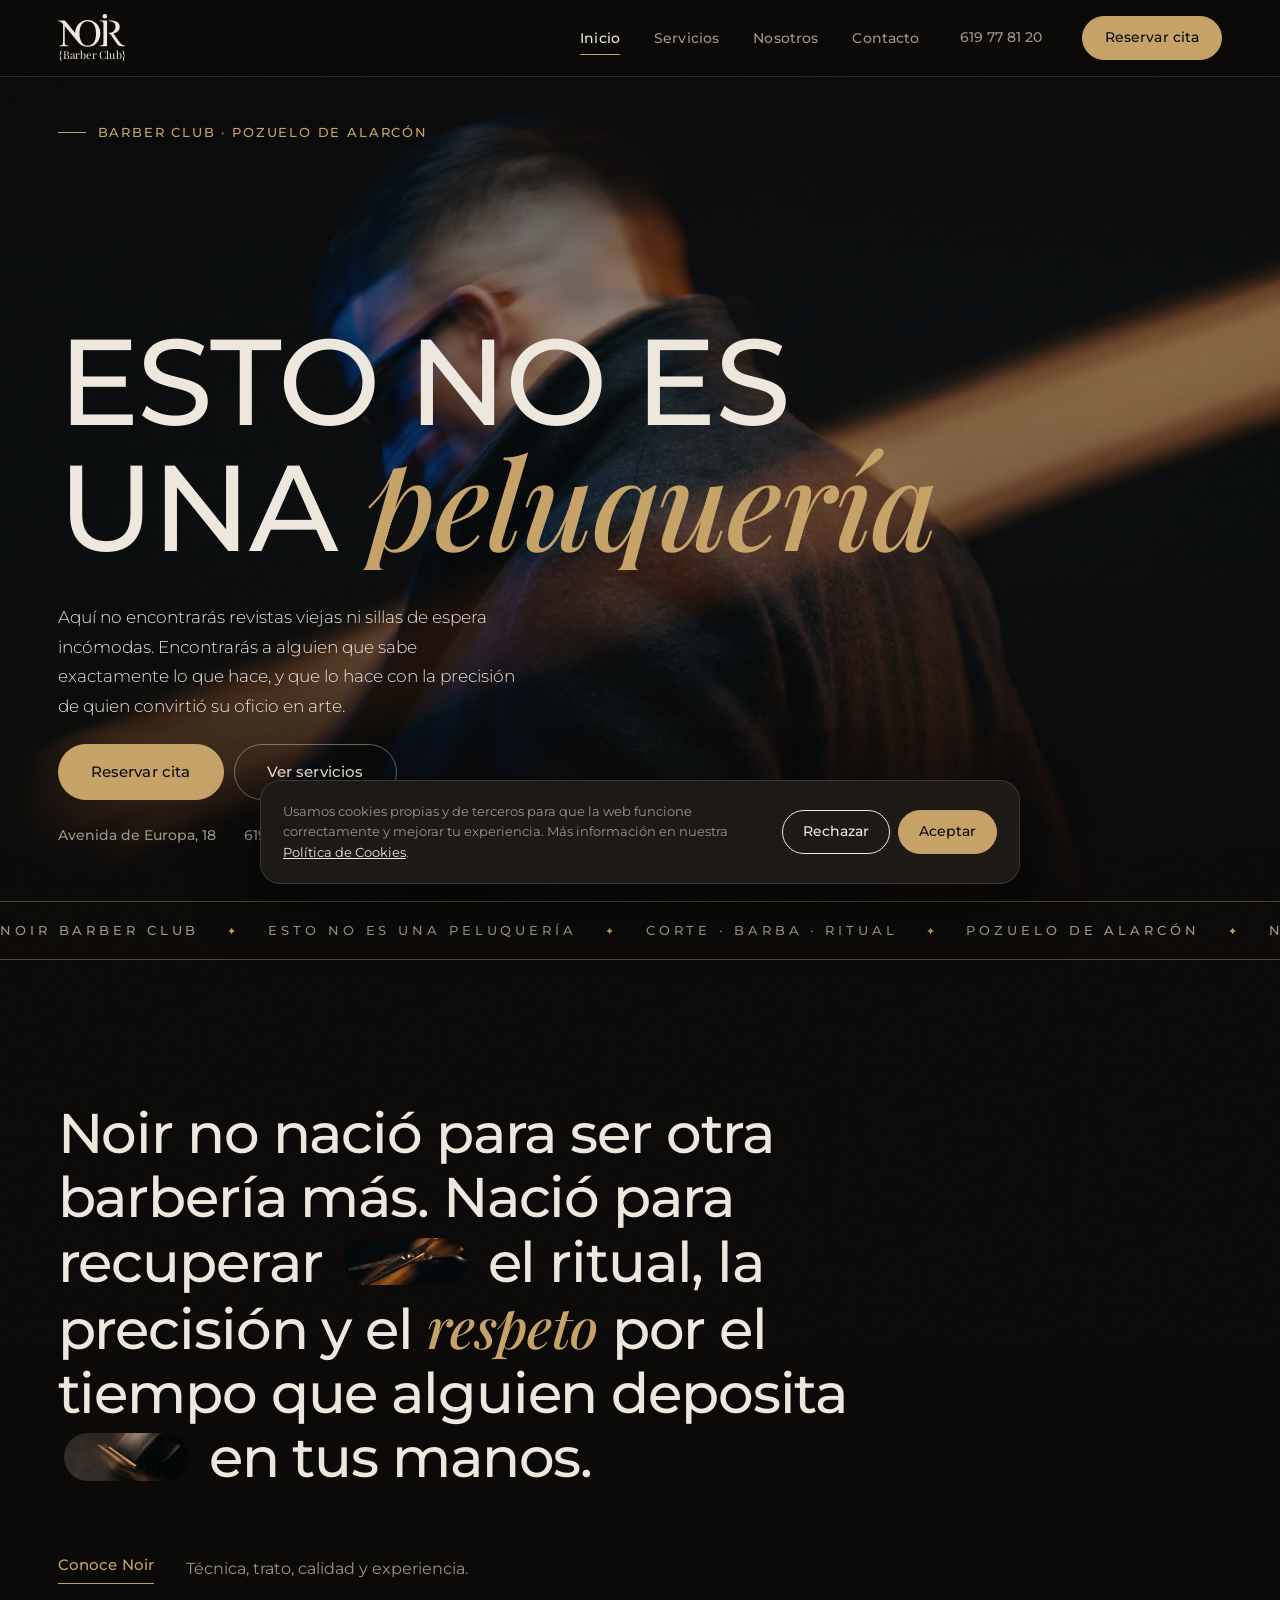
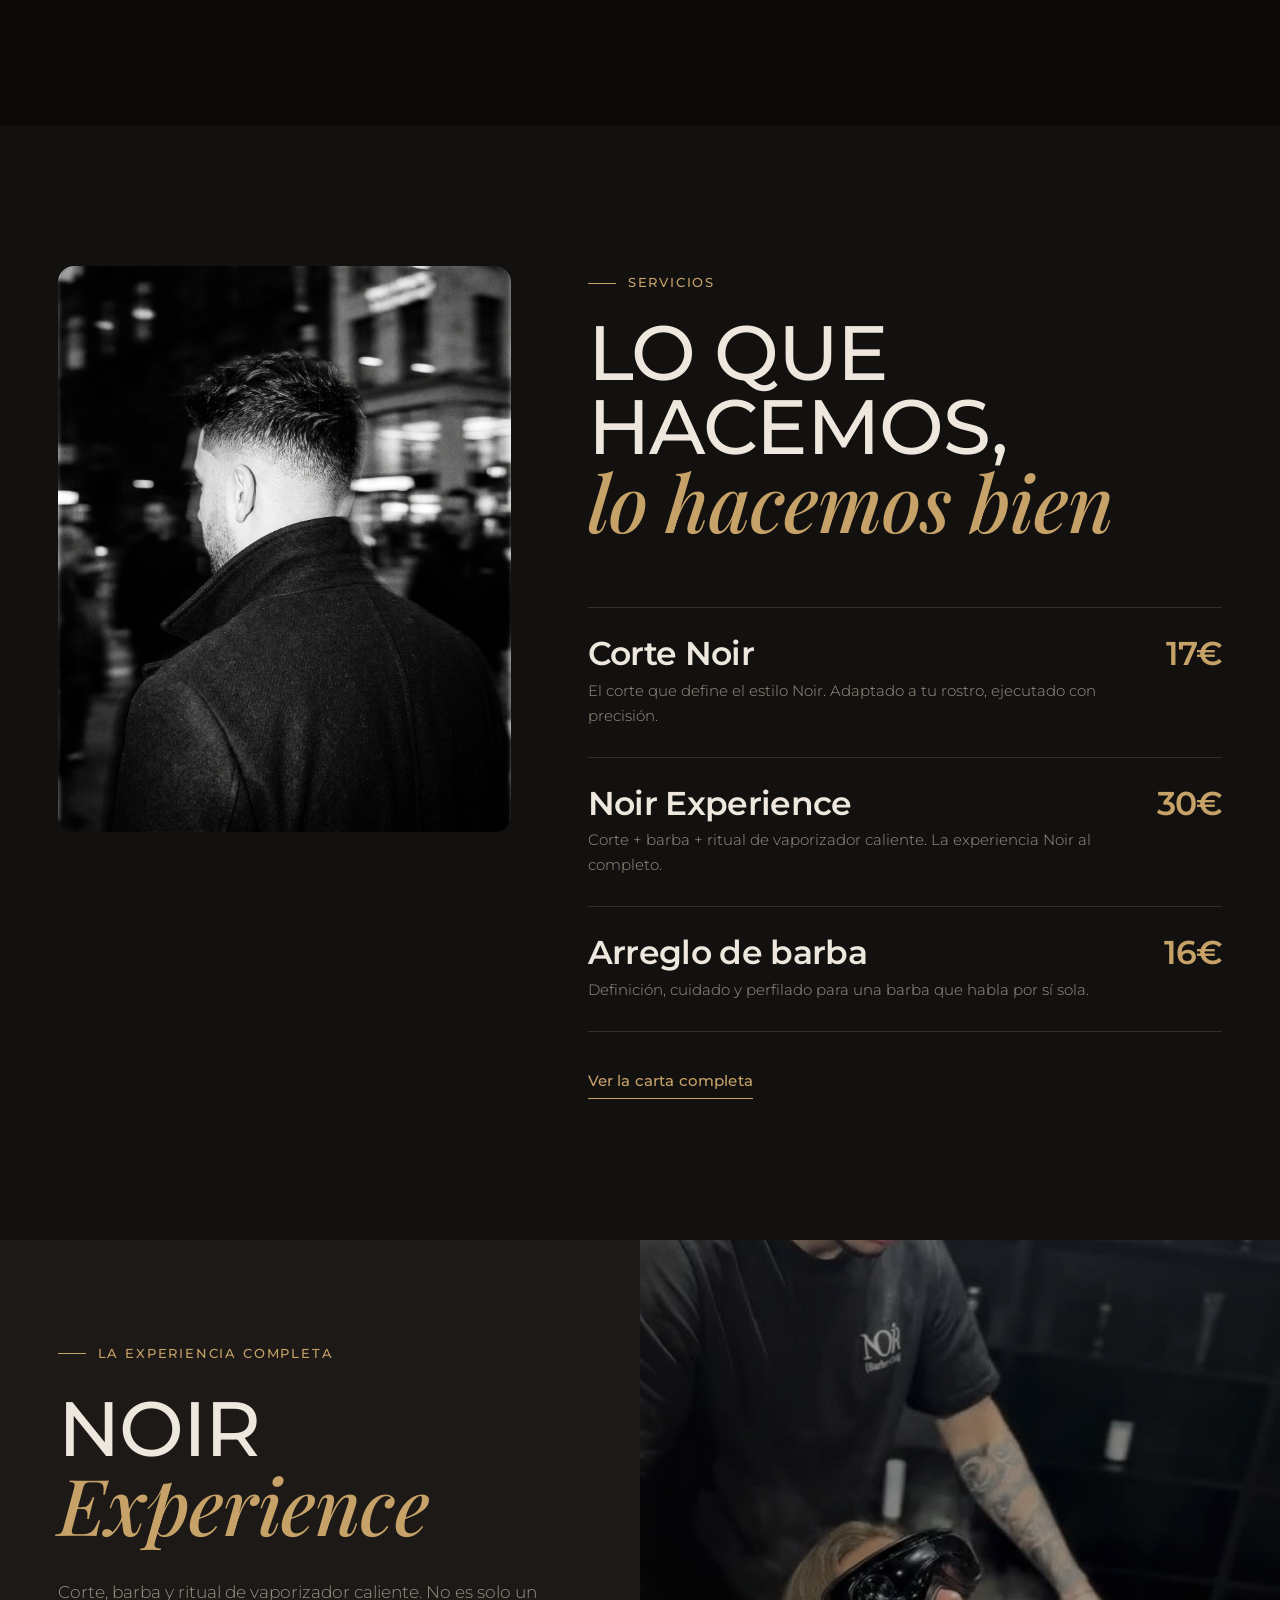
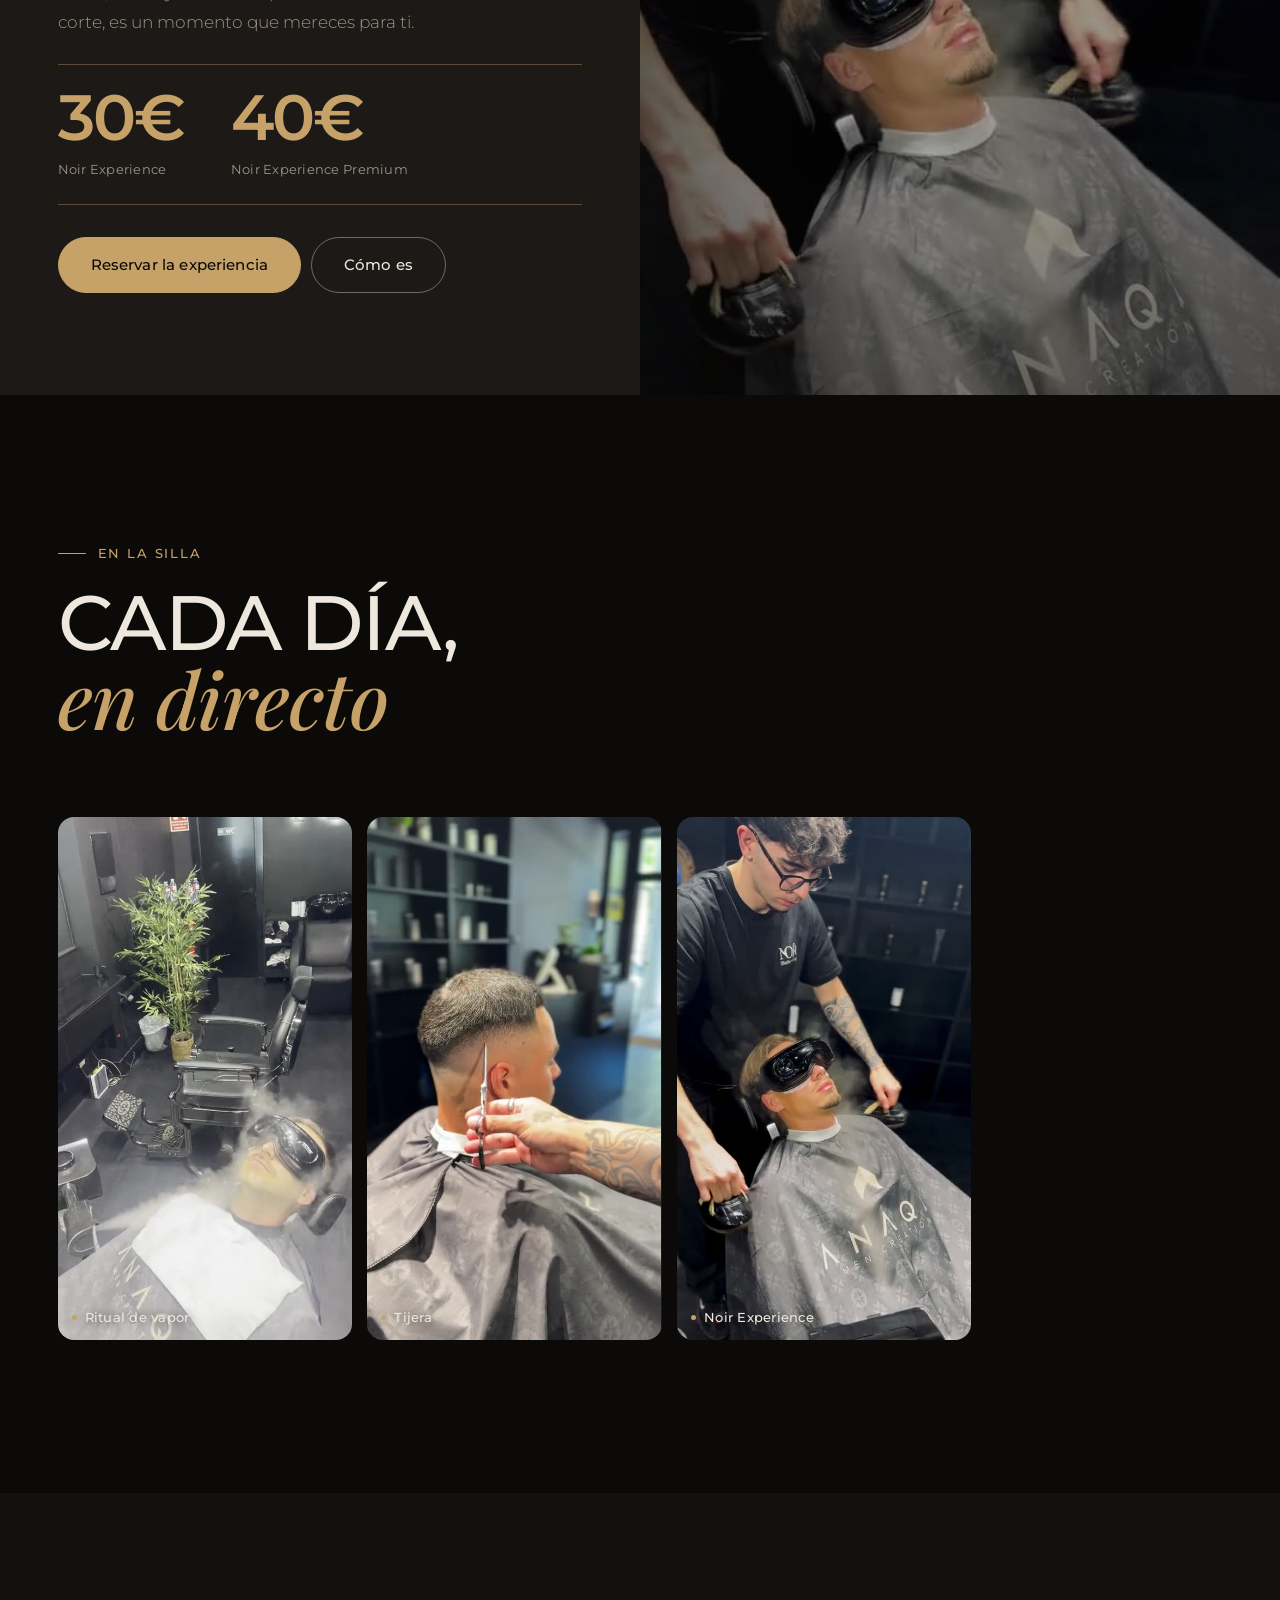
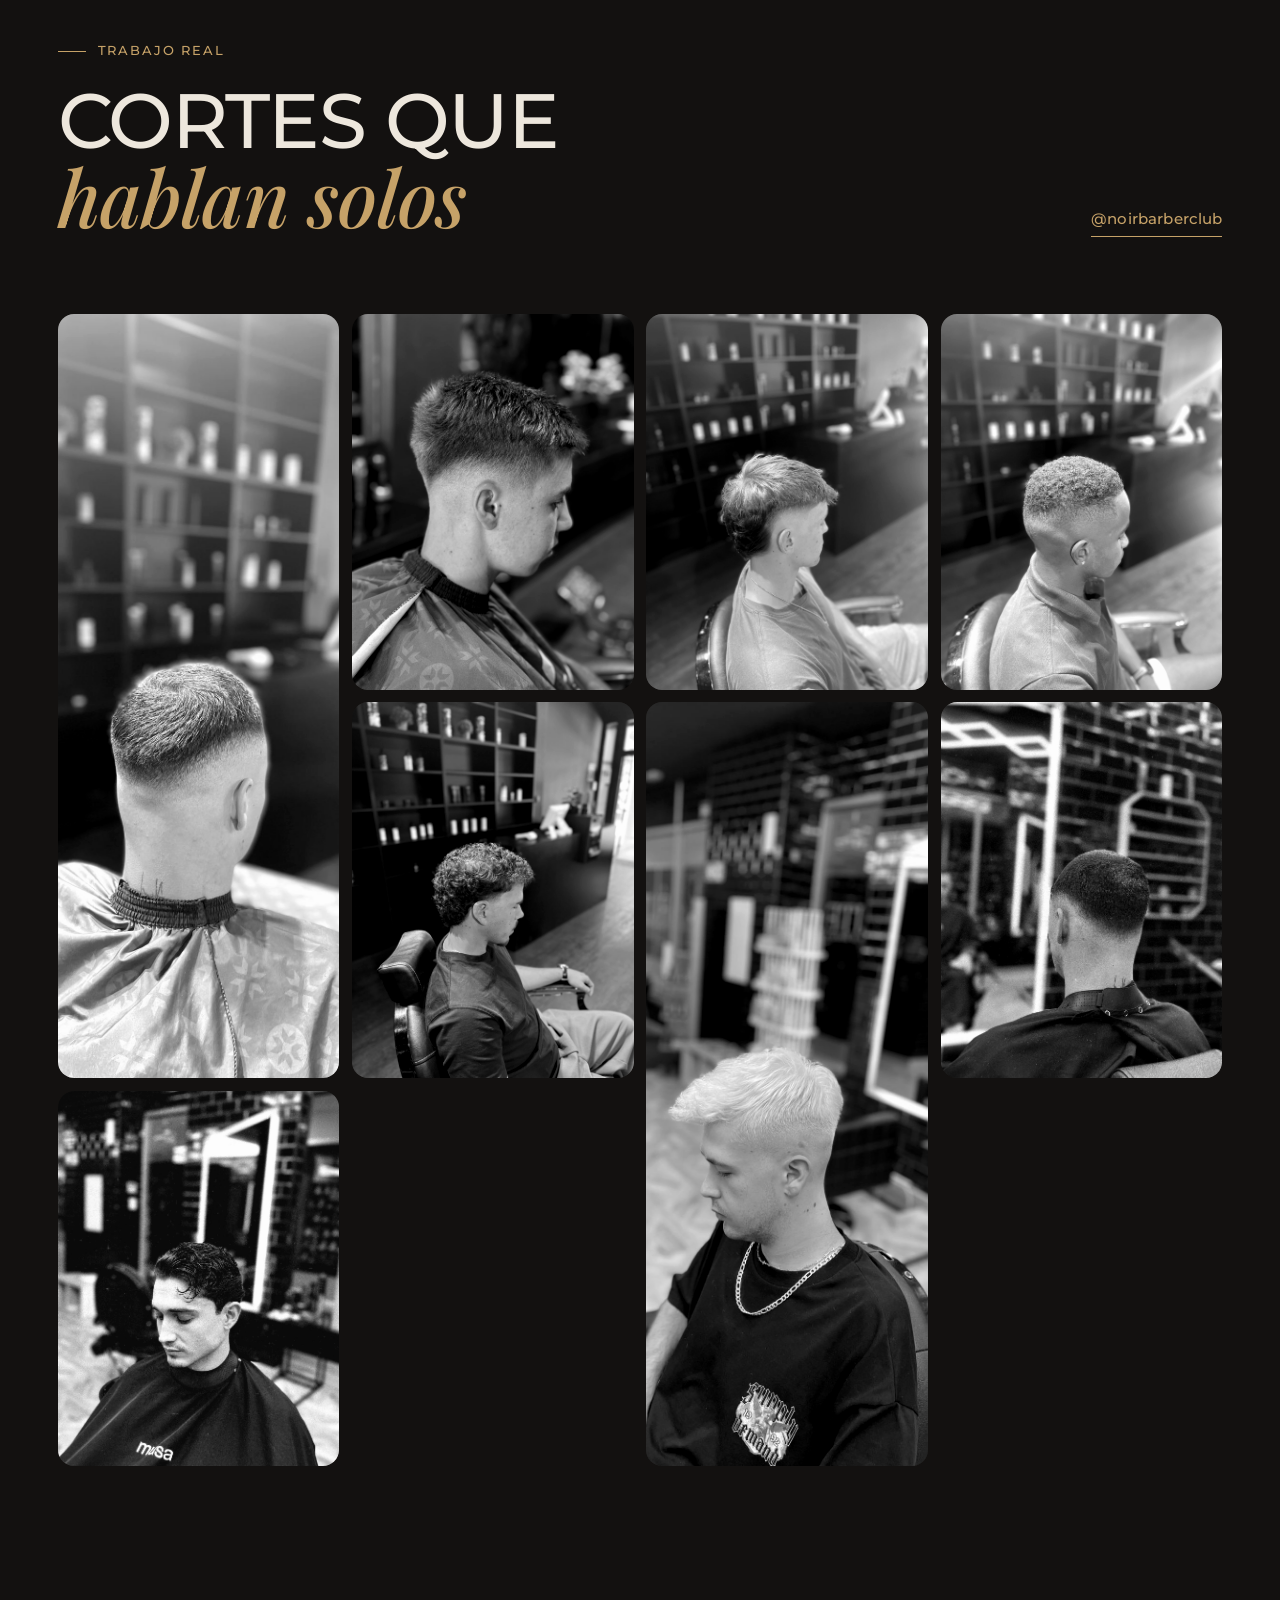
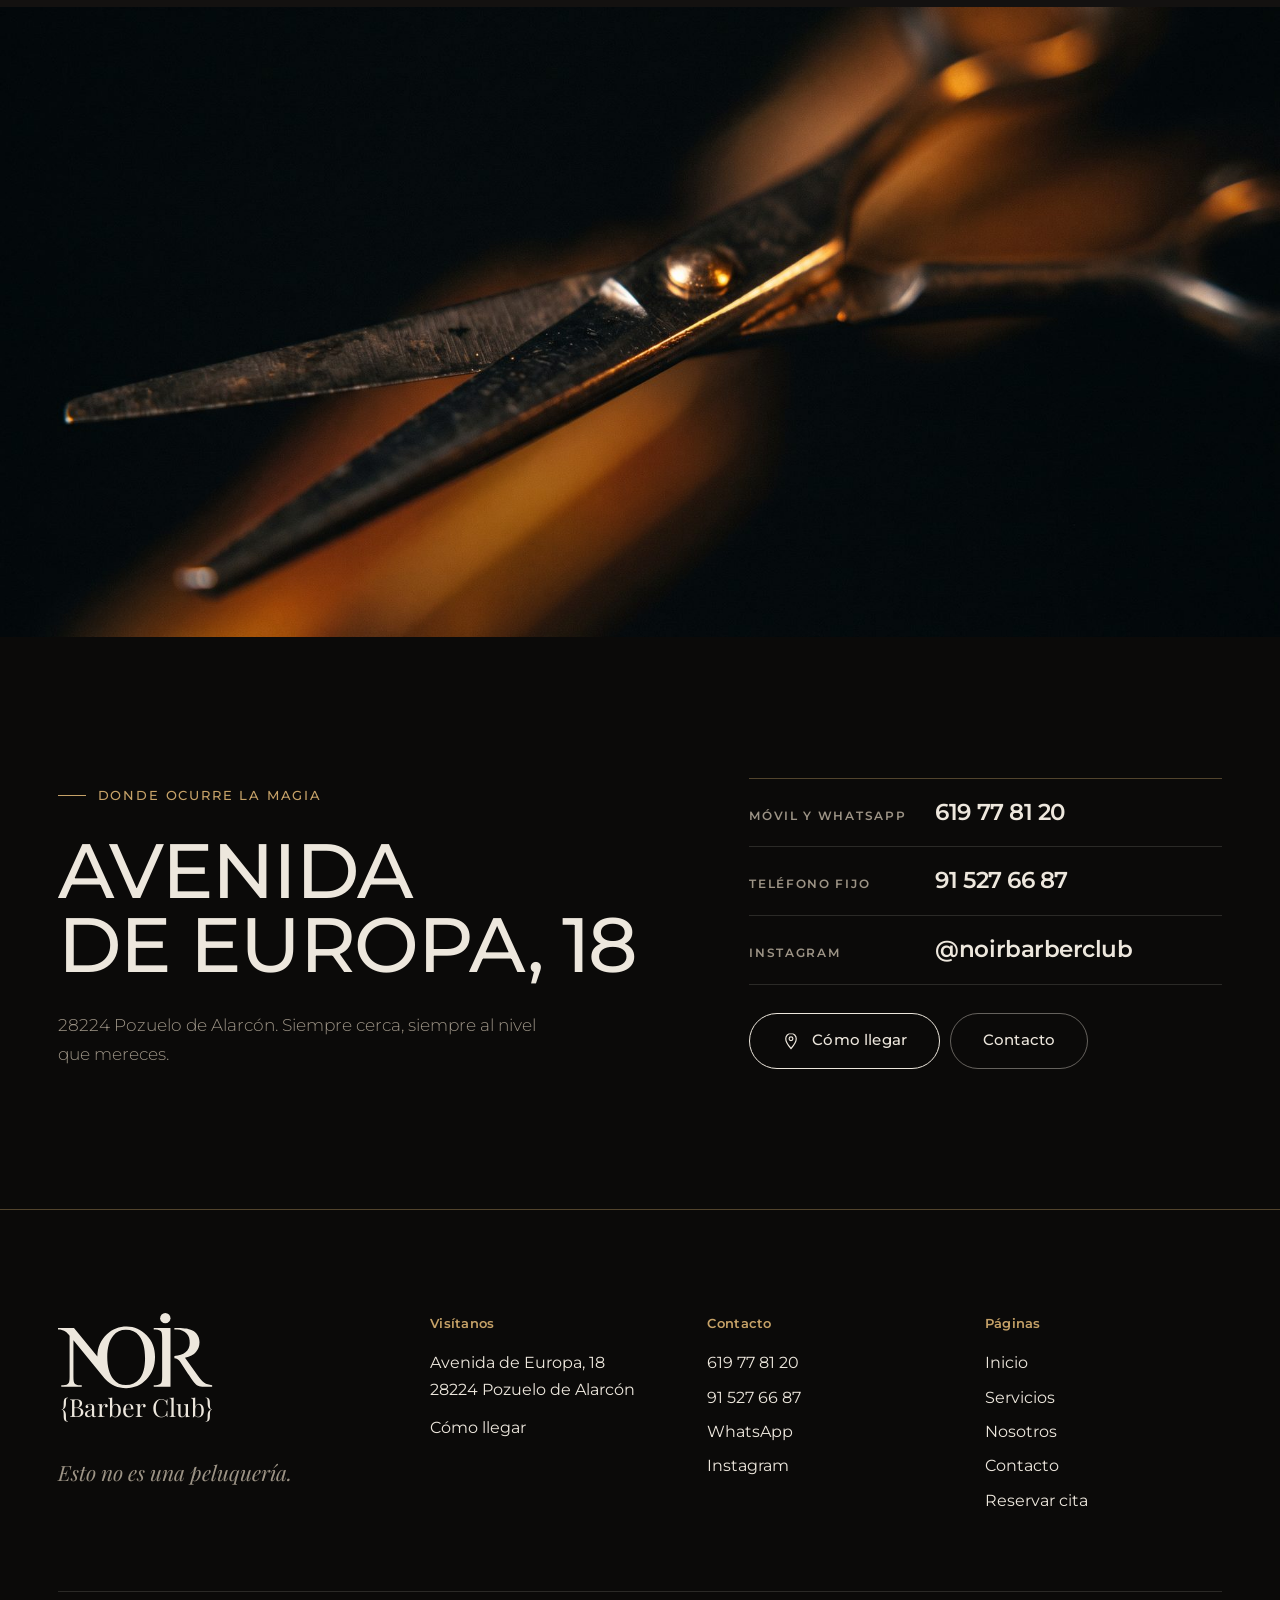
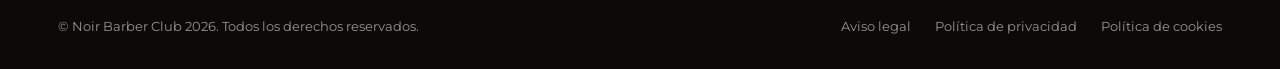
==== commit 14d65bc2: "Servicios: 'El ritual, paso a paso' como tarjetas conceptuales numeradas Mismo lenguaje que 'Lo que " ====
--- a/index.html
+++ b/index.html
@@ -20,10 +20,10 @@
 <link rel="preconnect" href="https://fonts.googleapis.com">
 <link rel="preconnect" href="https://fonts.gstatic.com" crossorigin>
 <link href="https://fonts.googleapis.com/css2?family=Montserrat:ital,wght@0,300;0,400;0,500;0,600;0,700;1,400&family=Playfair+Display:ital,wght@0,400;0,500;0,600;1,400;1,500;1,600&display=swap" rel="stylesheet">
-<link rel="stylesheet" href="/site.css?v=6">
+<link rel="stylesheet" href="/site.css?v=7">
 <link rel="preload" as="image" href="/img/hero-concept.jpg" fetchpriority="high">
 <script defer src="/_vercel/insights/script.js"></script>
-<script defer src="/site.js?v=6"></script>
+<script defer src="/site.js?v=7"></script>
 </head>
 <body>
 <header class="nav">
--- a/site.css
+++ b/site.css
@@ -650,6 +650,18 @@
 .vcard-body { position: relative; z-index: 1; padding: clamp(18px, 2vw, 28px); }
 .vcard-body h3 { font-family: var(--display); font-weight: 600; font-size: clamp(22px, 2vw, 30px); letter-spacing: -0.02em; line-height: 1; margin-bottom: 10px; }
 .vcard-body p { font-size: 14px; font-weight: 300; color: var(--bone-soft); line-height: 1.55; }
+.vcard-num {
+  position: absolute;
+  top: clamp(16px, 1.8vw, 24px);
+  left: clamp(18px, 2vw, 28px);
+  z-index: 1;
+  font-family: var(--serif);
+  font-style: italic;
+  font-size: clamp(22px, 2vw, 30px);
+  color: var(--gold-2);
+}
+.values-cards.cols-3 { grid-template-columns: repeat(3, 1fr); }
+.values-cards.cols-3 .vcard { aspect-ratio: 3 / 3.8; }
 
 /* Foto de grupo (carta) */
 .ph { overflow: hidden; border-radius: var(--r); }
@@ -707,14 +719,16 @@
   .works { grid-template-columns: repeat(2, 1fr); }
   .ig-grid { grid-template-columns: 1fr 1fr; }
   .channel-btns .btn { width: 100%; }
-  .values-cards { grid-template-columns: 1fr 1fr; }
+  .values-cards, .values-cards.cols-3 { grid-template-columns: 1fr 1fr; }
 }
 
 @media (max-width: 600px) {
   body { font-size: 15px; }
   .tag { font-size: 11px; letter-spacing: 0.1em; }
   .values-cards { gap: 10px; }
-  .vcard { aspect-ratio: 3 / 4; }
+  .vcard, .values-cards.cols-3 .vcard { aspect-ratio: 3 / 4; }
+  .values-cards.cols-3 { grid-template-columns: 1fr; }
+  .values-cards.cols-3 .vcard { aspect-ratio: 4 / 3; }
   .vcard-body p { font-size: 13px; }
   .group-side .ph { margin-top: 20px; }
   .group-side .ph img { max-width: none; aspect-ratio: 4 / 3; margin-top: 0; }
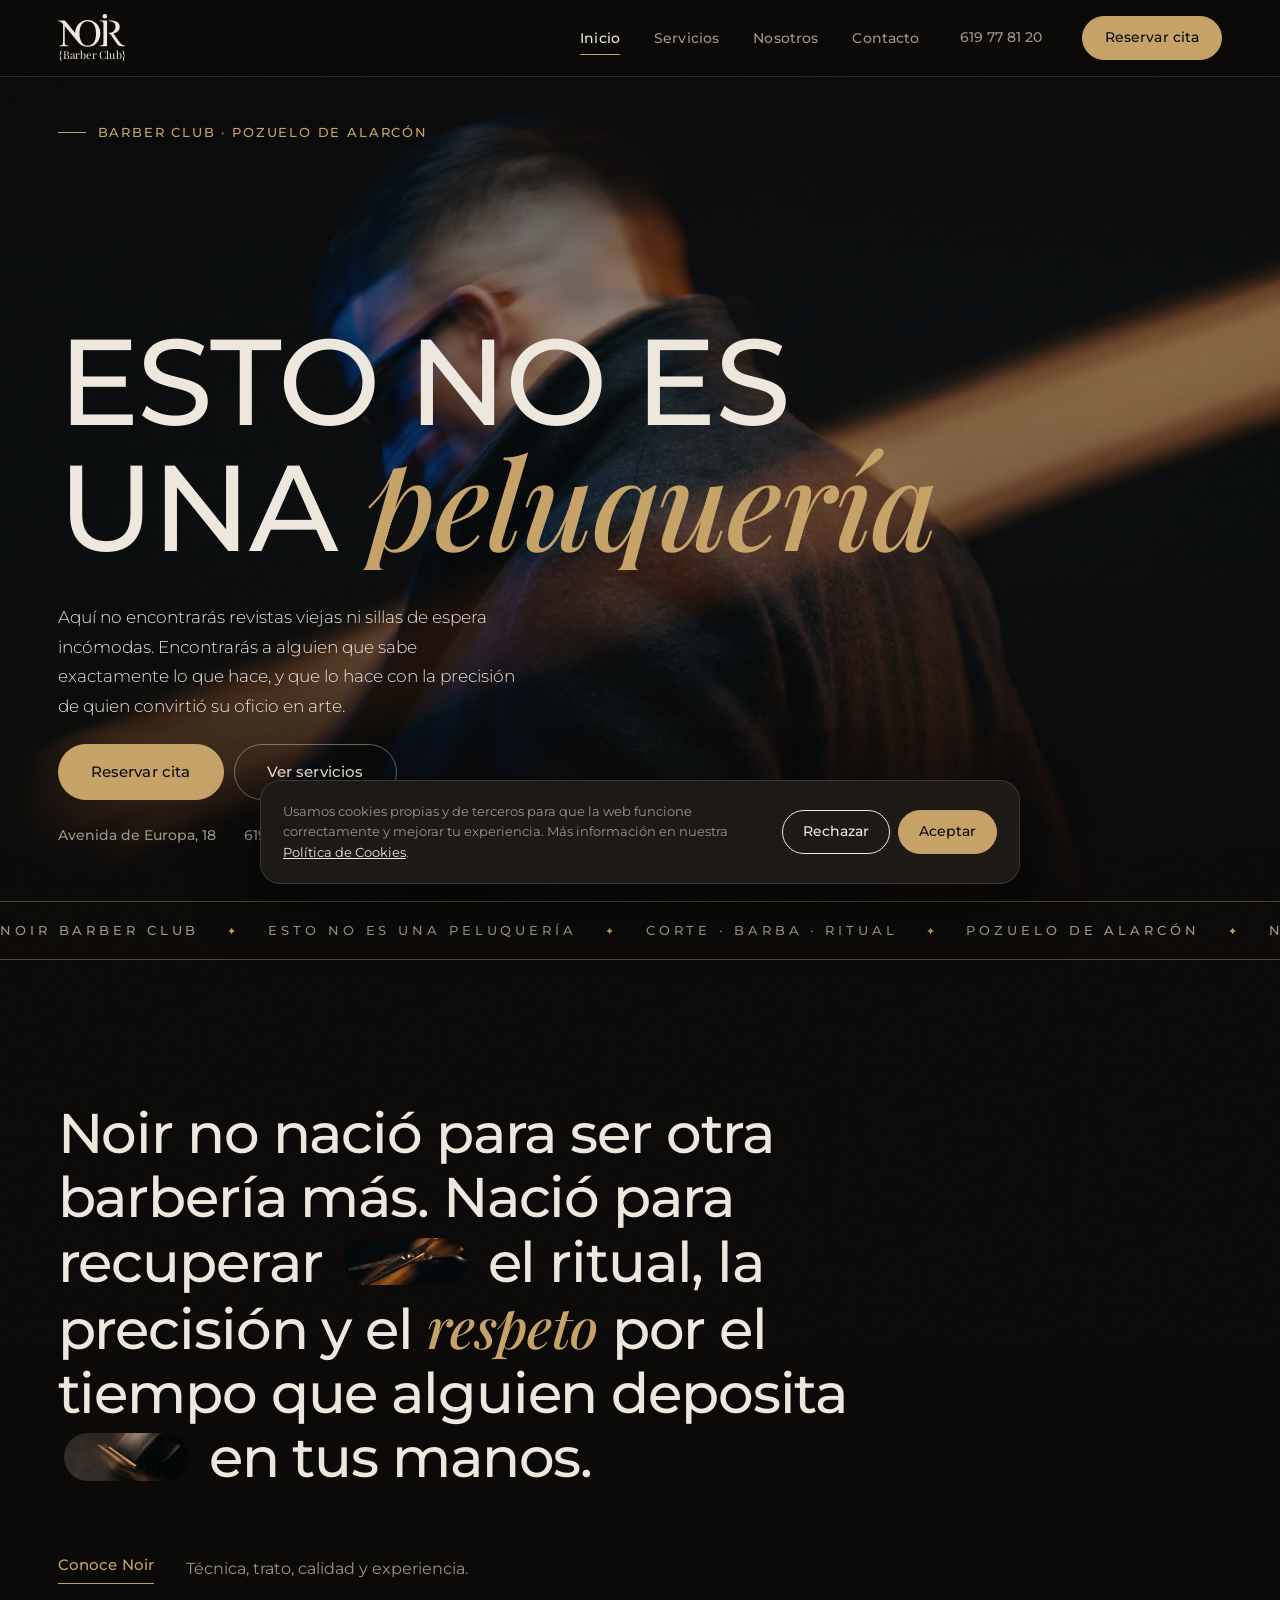
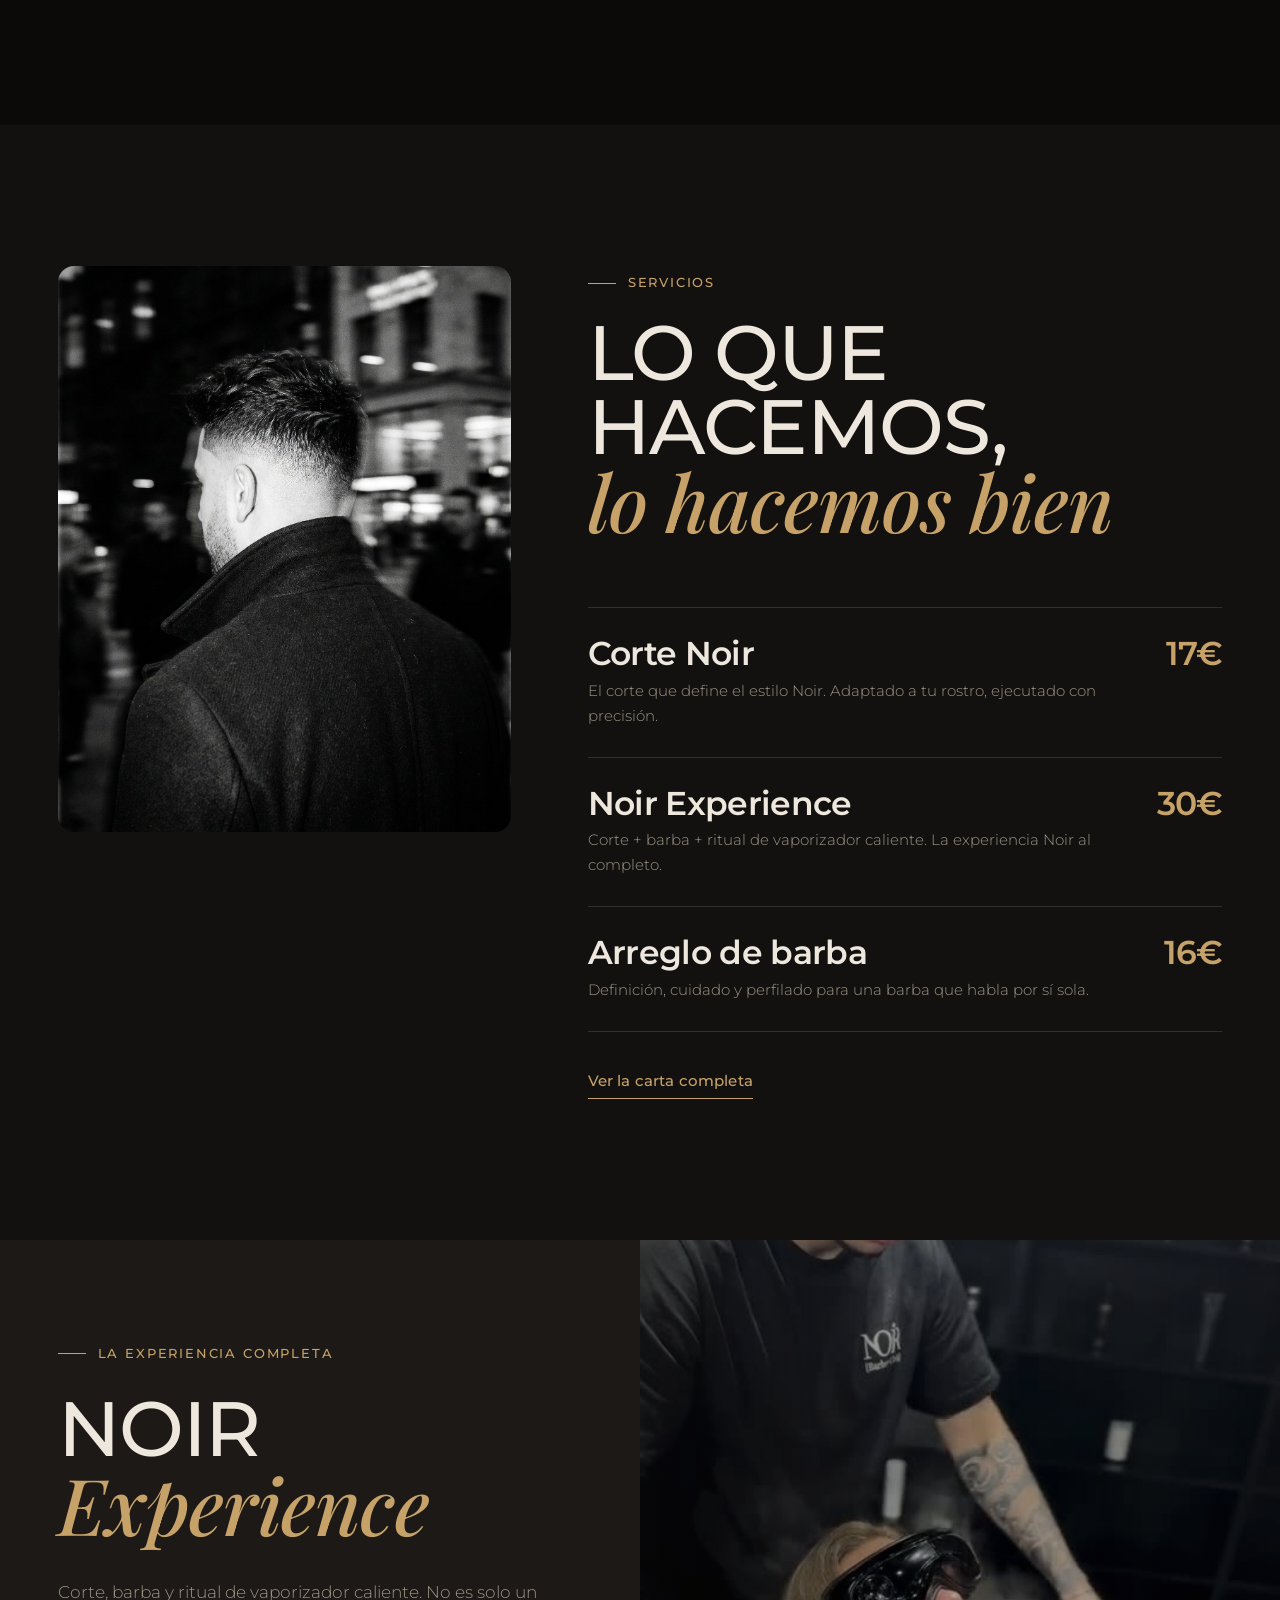
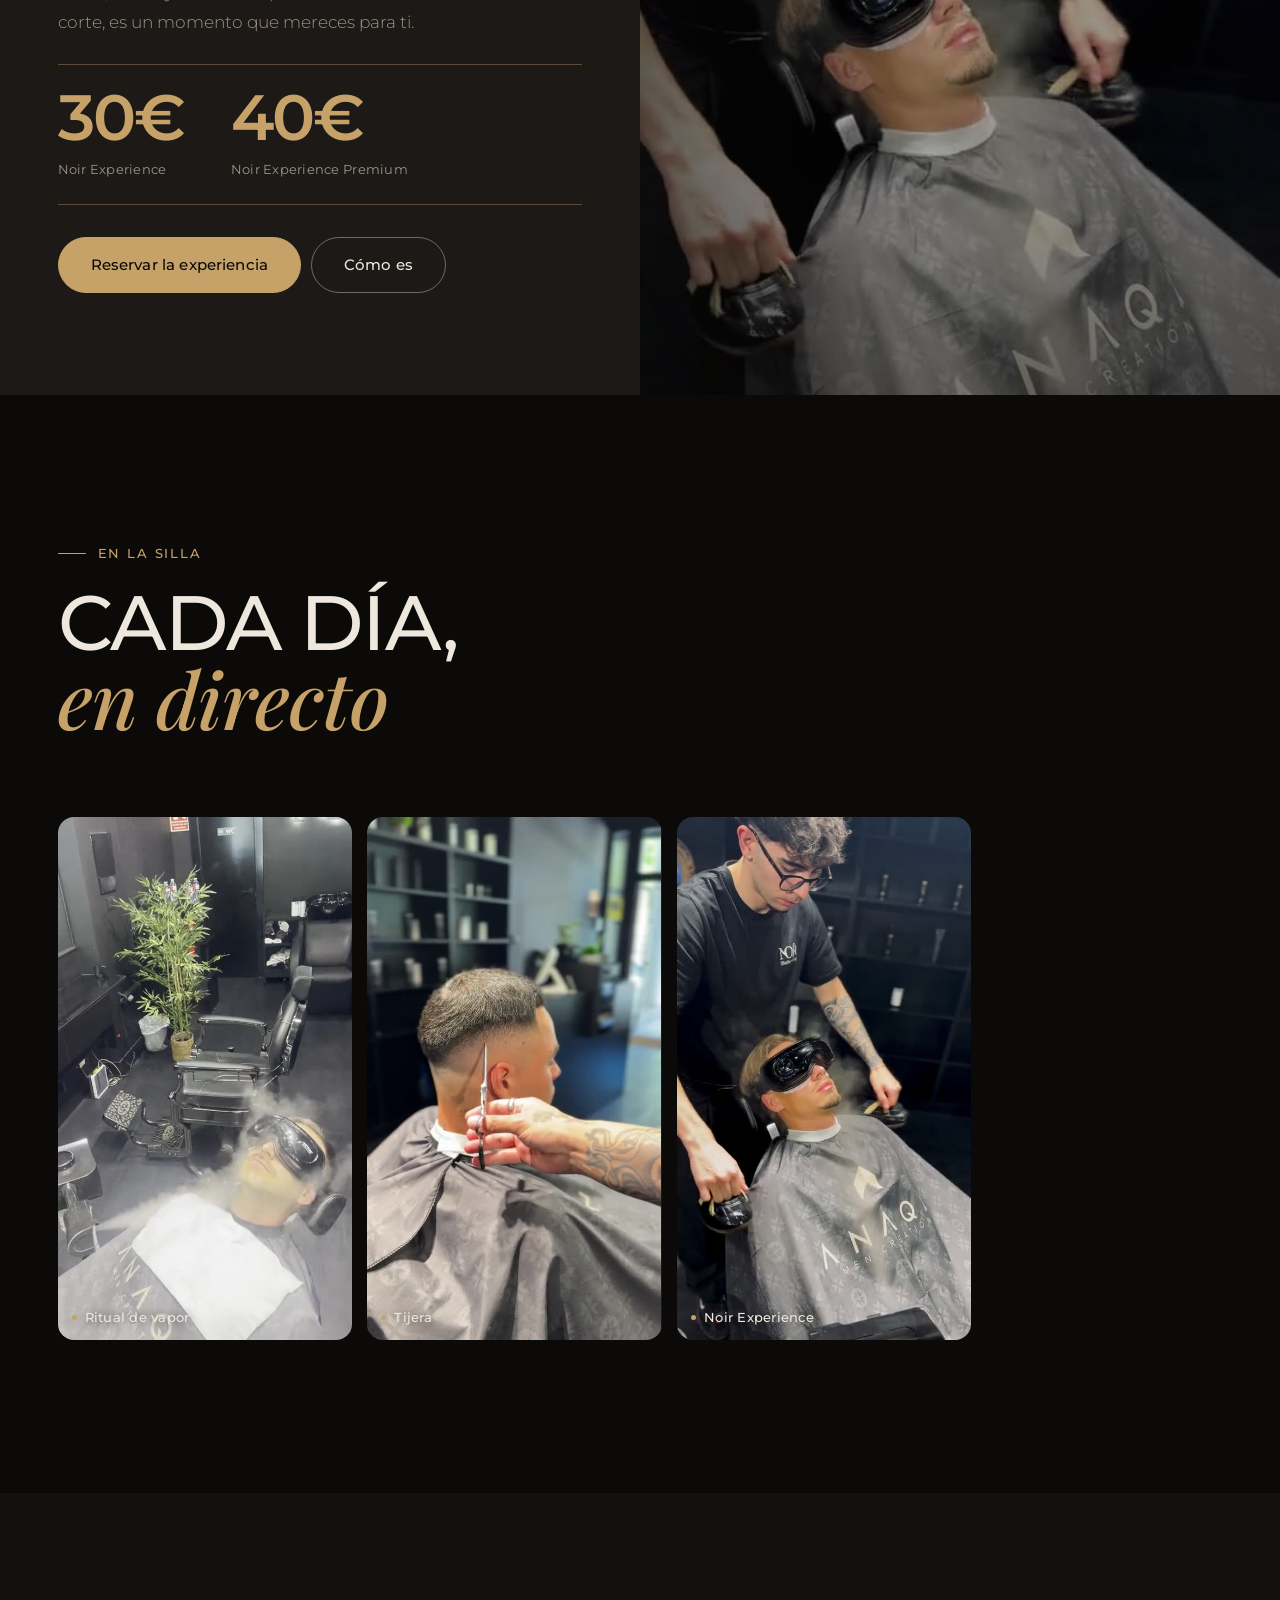
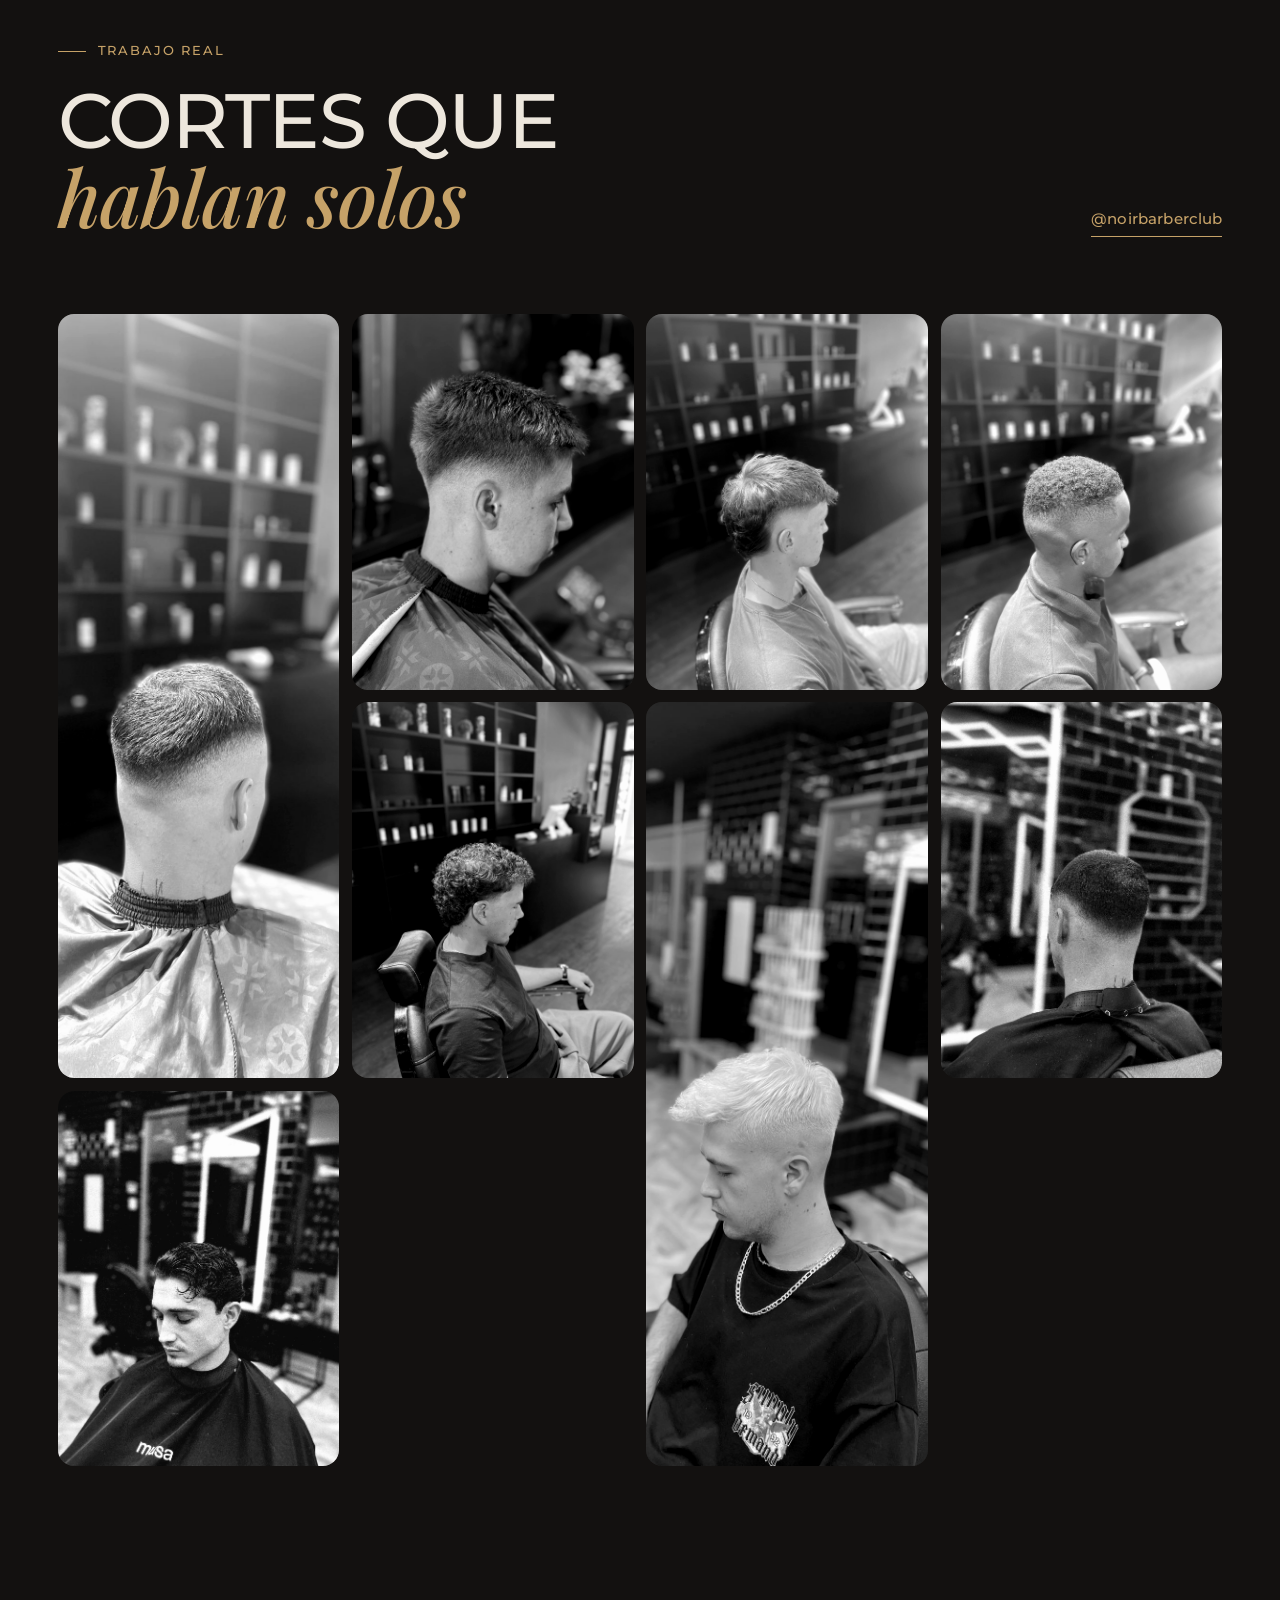
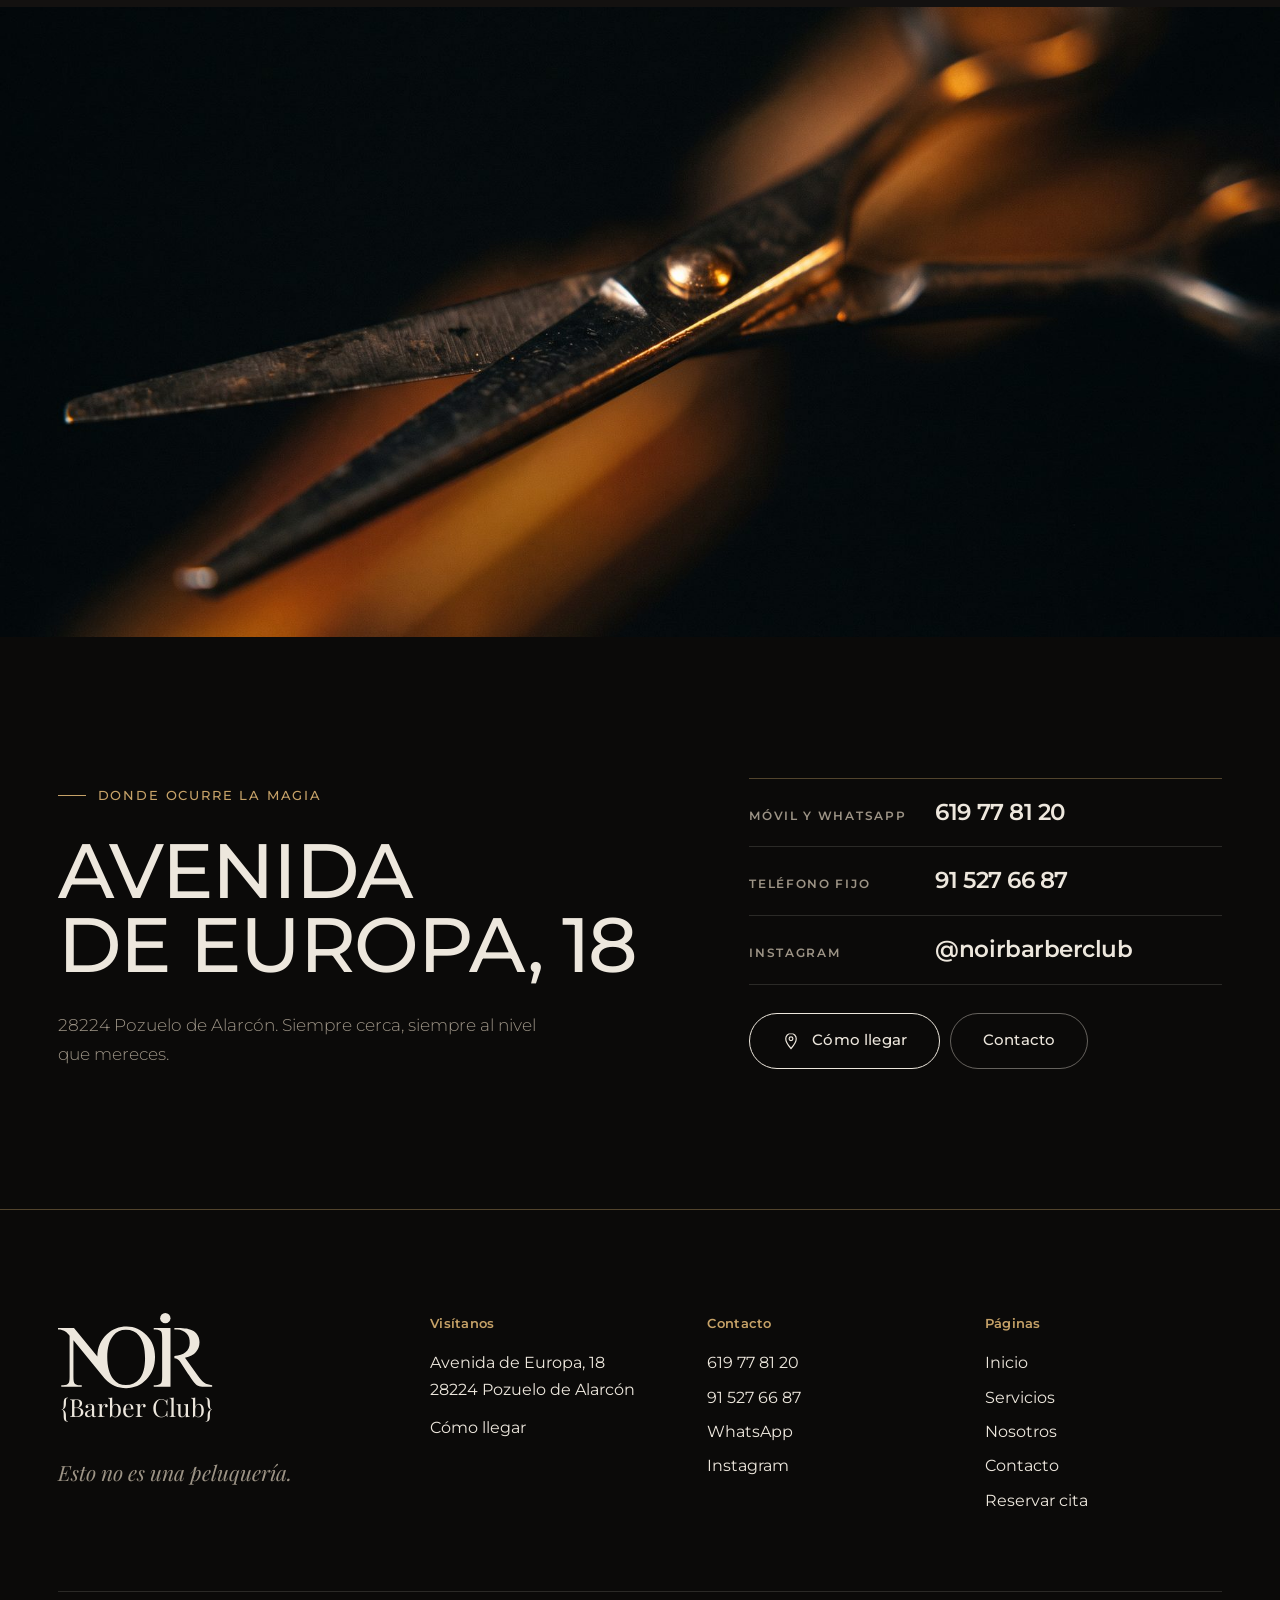
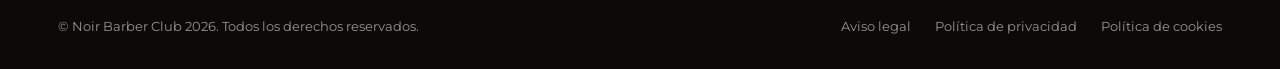
==== commit fbe6b96f: "Nosotros: cabecera con foto conceptual de fondo 'Pasión por el detalle' sobre la silueta de perfil a" ====
--- a/index.html
+++ b/index.html
@@ -20,10 +20,10 @@
 <link rel="preconnect" href="https://fonts.googleapis.com">
 <link rel="preconnect" href="https://fonts.gstatic.com" crossorigin>
 <link href="https://fonts.googleapis.com/css2?family=Montserrat:ital,wght@0,300;0,400;0,500;0,600;0,700;1,400&family=Playfair+Display:ital,wght@0,400;0,500;0,600;1,400;1,500;1,600&display=swap" rel="stylesheet">
-<link rel="stylesheet" href="/site.css?v=7">
+<link rel="stylesheet" href="/site.css?v=8">
 <link rel="preload" as="image" href="/img/hero-concept.jpg" fetchpriority="high">
 <script defer src="/_vercel/insights/script.js"></script>
-<script defer src="/site.js?v=7"></script>
+<script defer src="/site.js?v=8"></script>
 </head>
 <body>
 <header class="nav">
--- a/site.css
+++ b/site.css
@@ -558,6 +558,19 @@
 .page-head .tag { margin-bottom: 28px; }
 .page-head .lead { justify-self: end; }
 
+/* Cabecera con foto conceptual de fondo */
+.page-hero { position: relative; overflow: hidden; border-bottom: 0; padding: clamp(88px, 11vw, 170px) 0 clamp(72px, 9vw, 140px); }
+.page-hero-bg { position: absolute; inset: 0; width: 100%; height: 100%; object-fit: cover; object-position: 72% 28%; filter: brightness(0.8) saturate(0.95); }
+.page-hero::before {
+  content: '';
+  position: absolute;
+  inset: 0;
+  z-index: 1;
+  background: linear-gradient(rgba(11,10,9,0.42), rgba(11,10,9,0.42)),
+              linear-gradient(180deg, rgba(11,10,9,0.5) 0%, rgba(11,10,9,0.1) 45%, rgba(11,10,9,0.92) 100%);
+}
+.page-hero .wrap { position: relative; z-index: 2; }
+
 /* Carta: grupos */
 .group { display: grid; grid-template-columns: 4fr 8fr; gap: clamp(32px, 5vw, 88px); padding: clamp(56px, 6vw, 96px) 0; border-bottom: 1px solid var(--rule-ink); }
 .group:last-child { border-bottom: 0; }
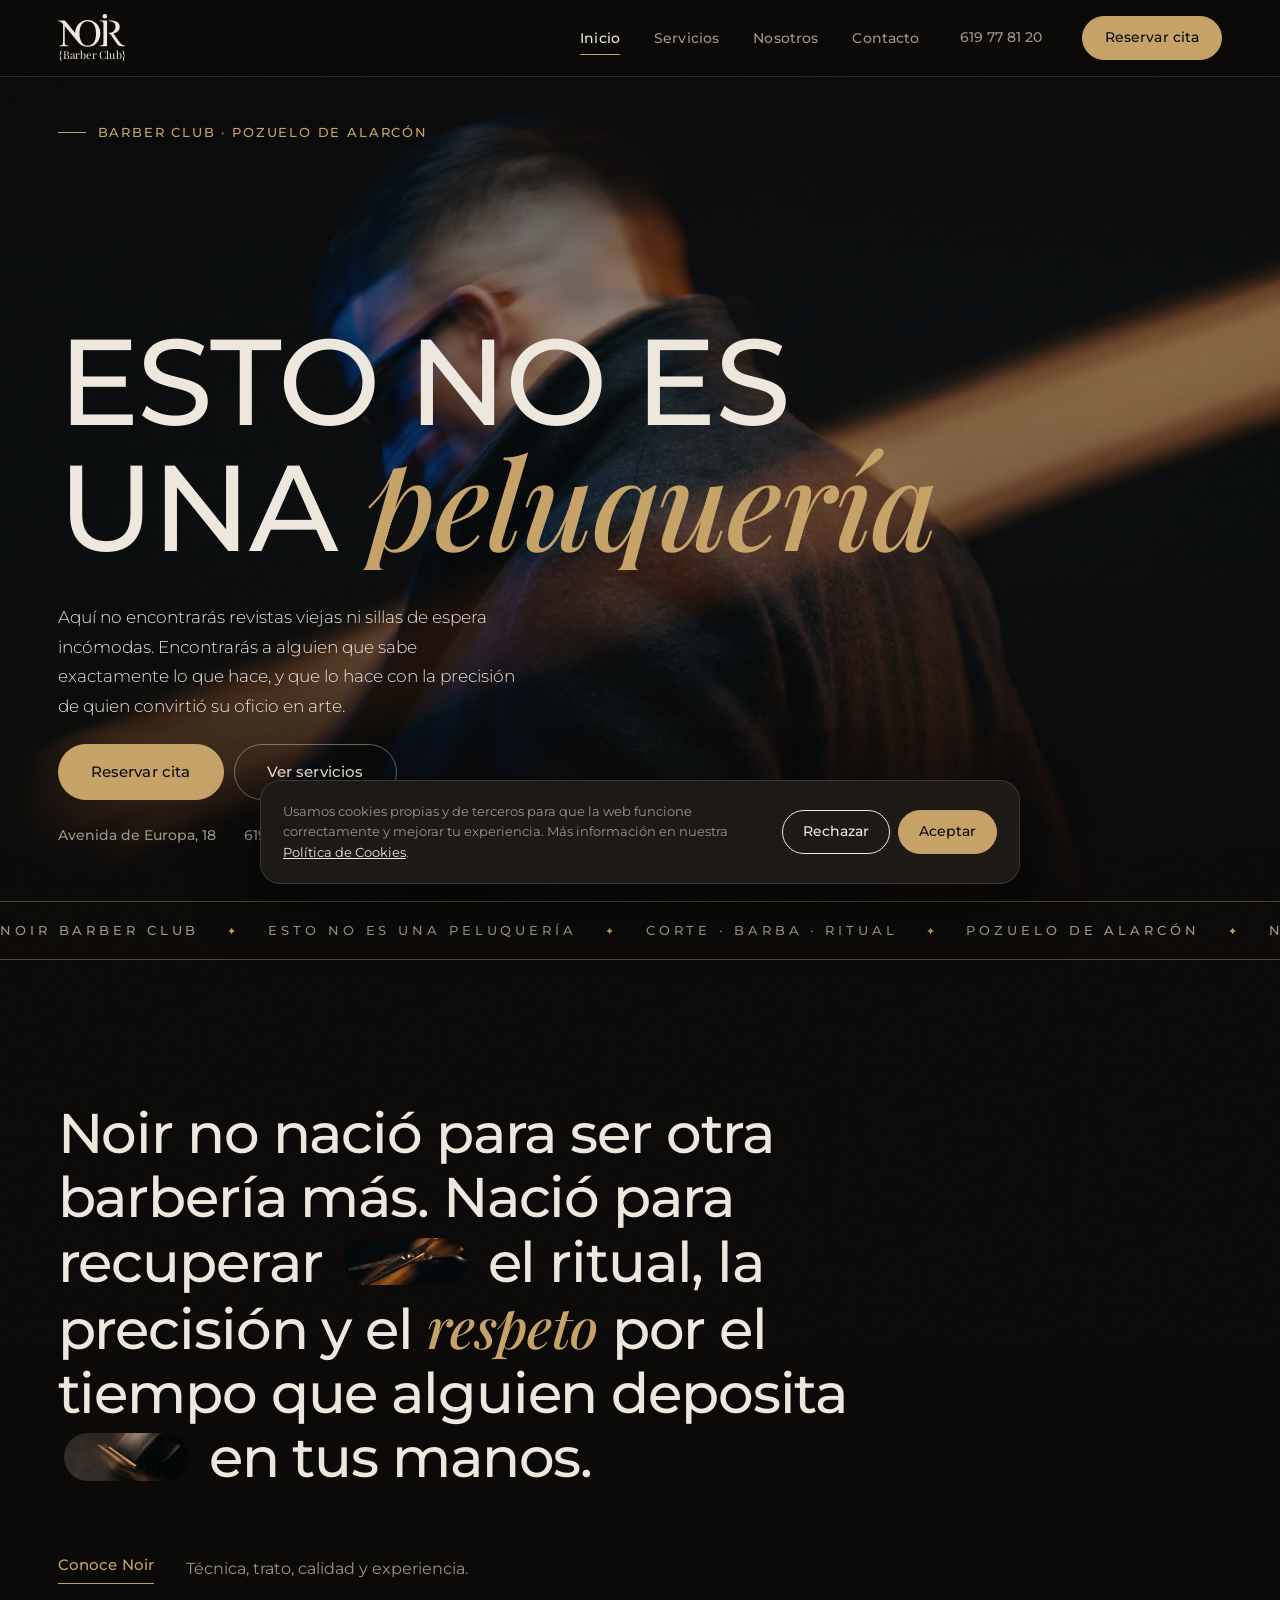
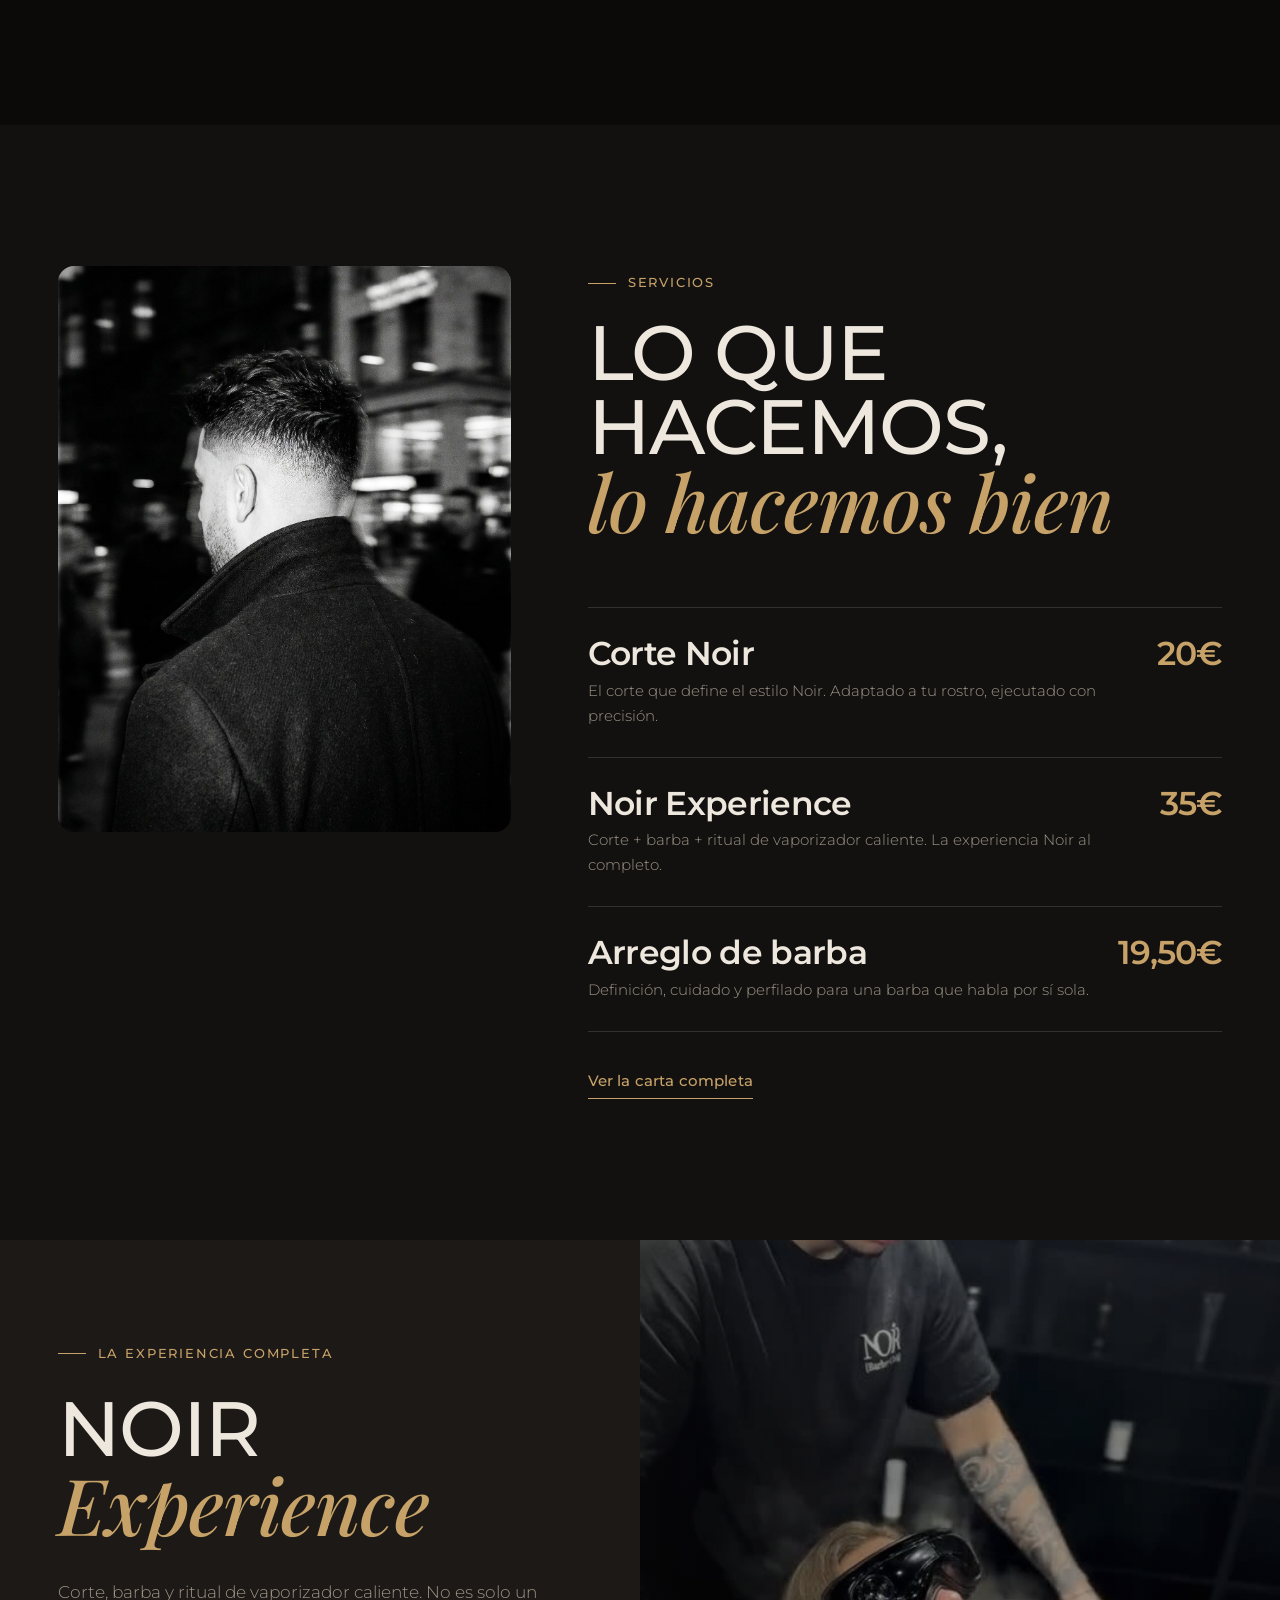
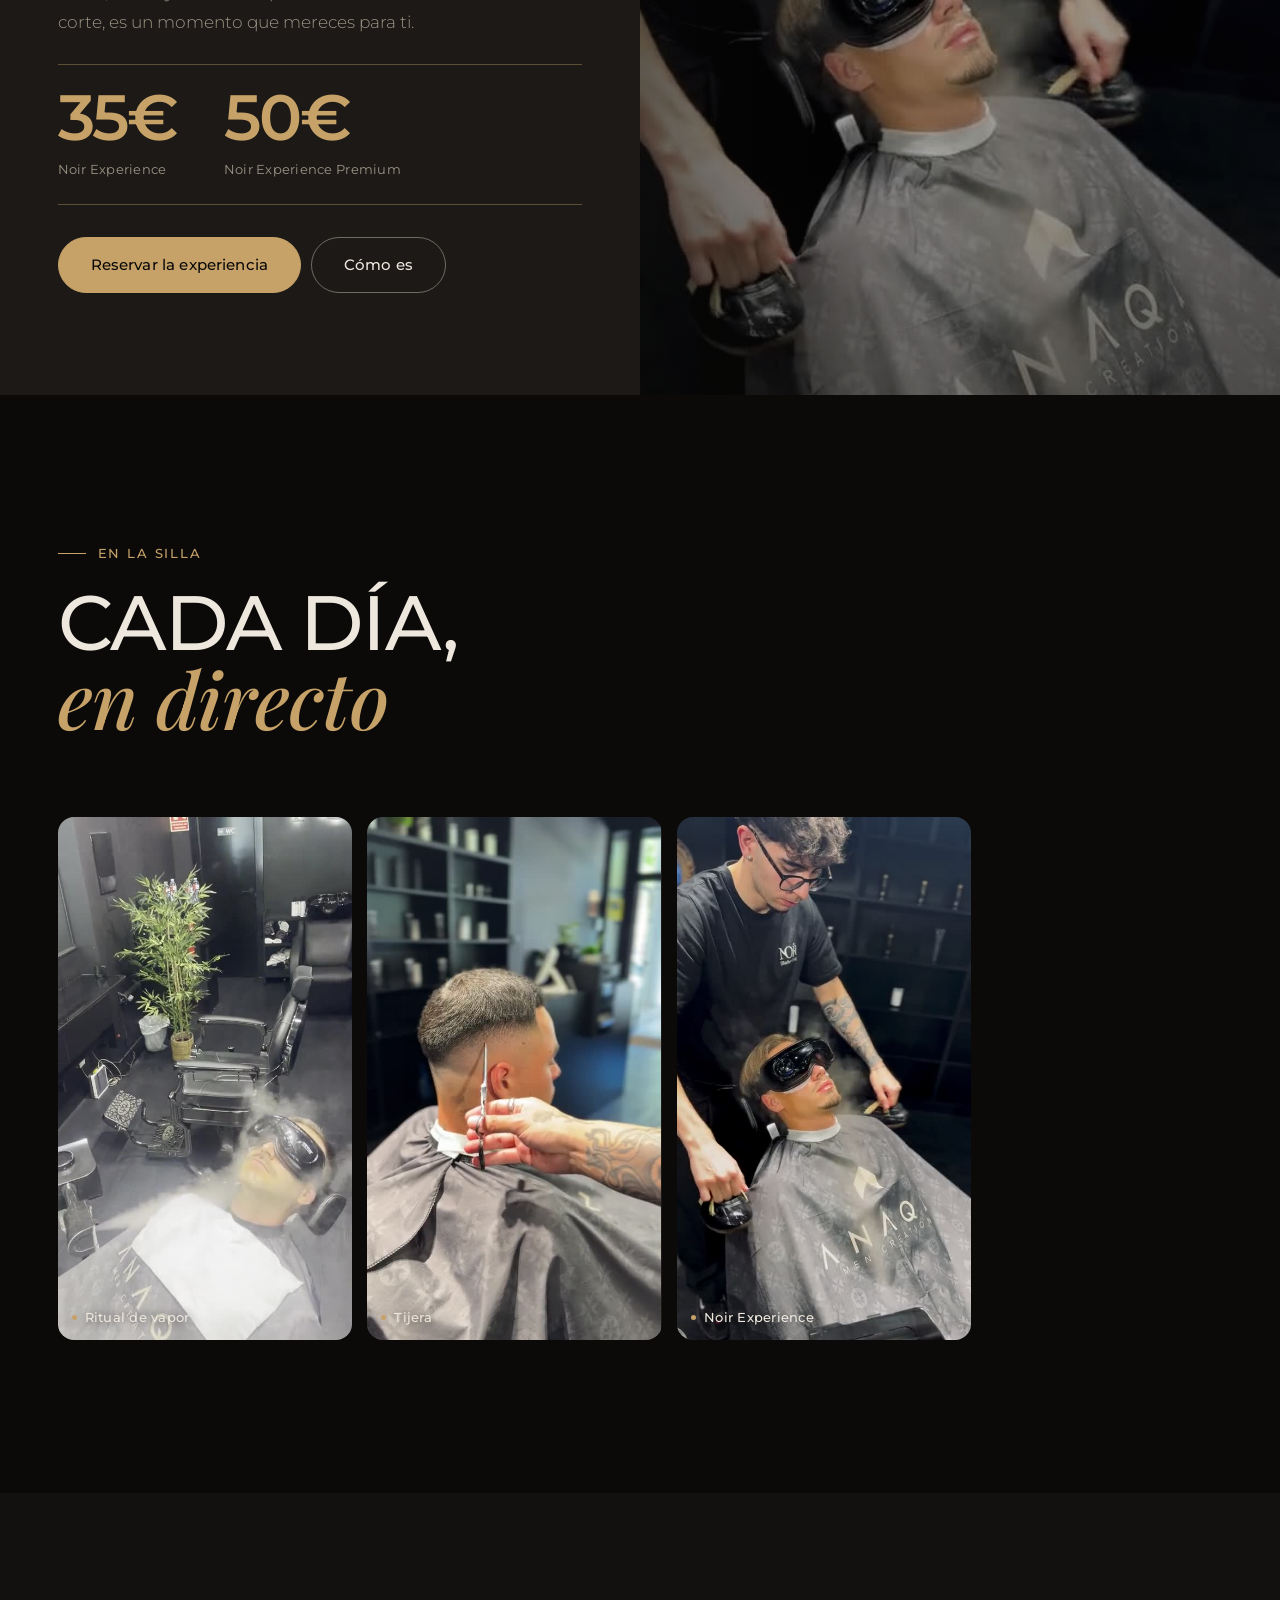
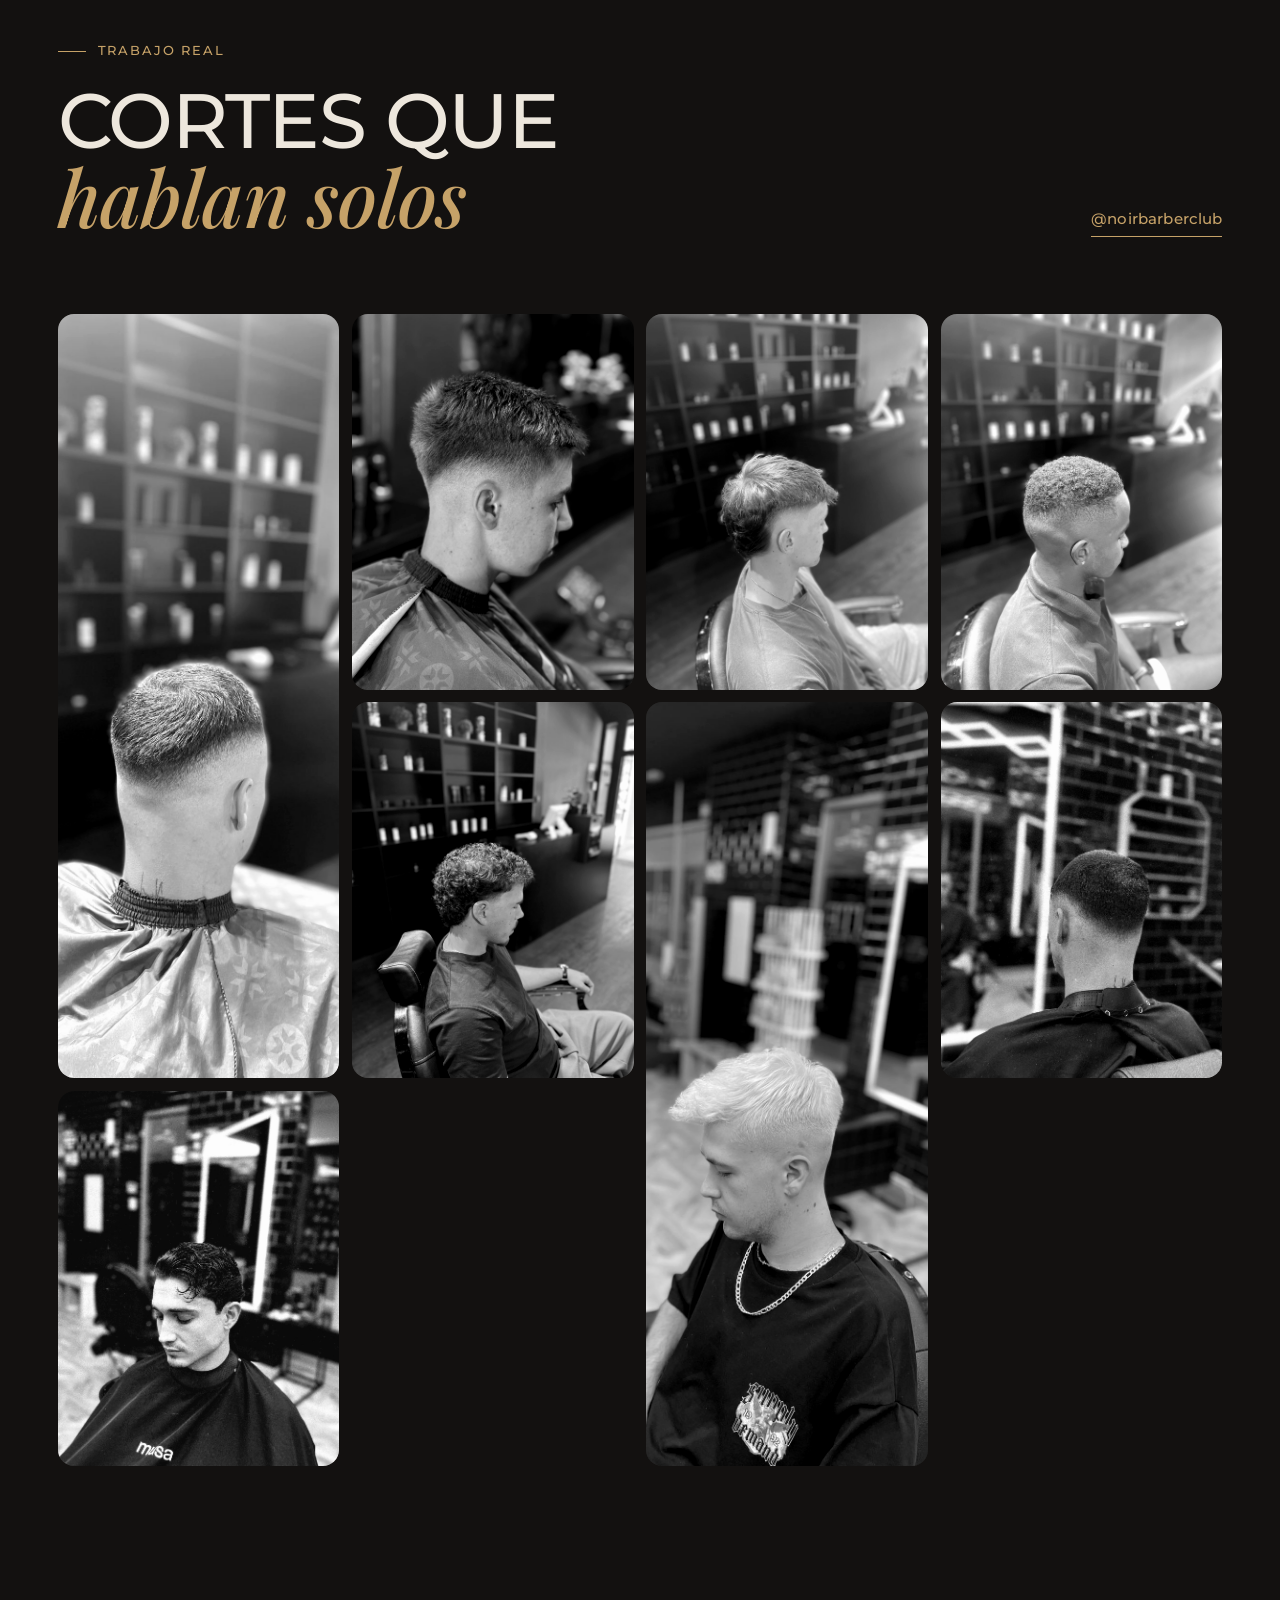
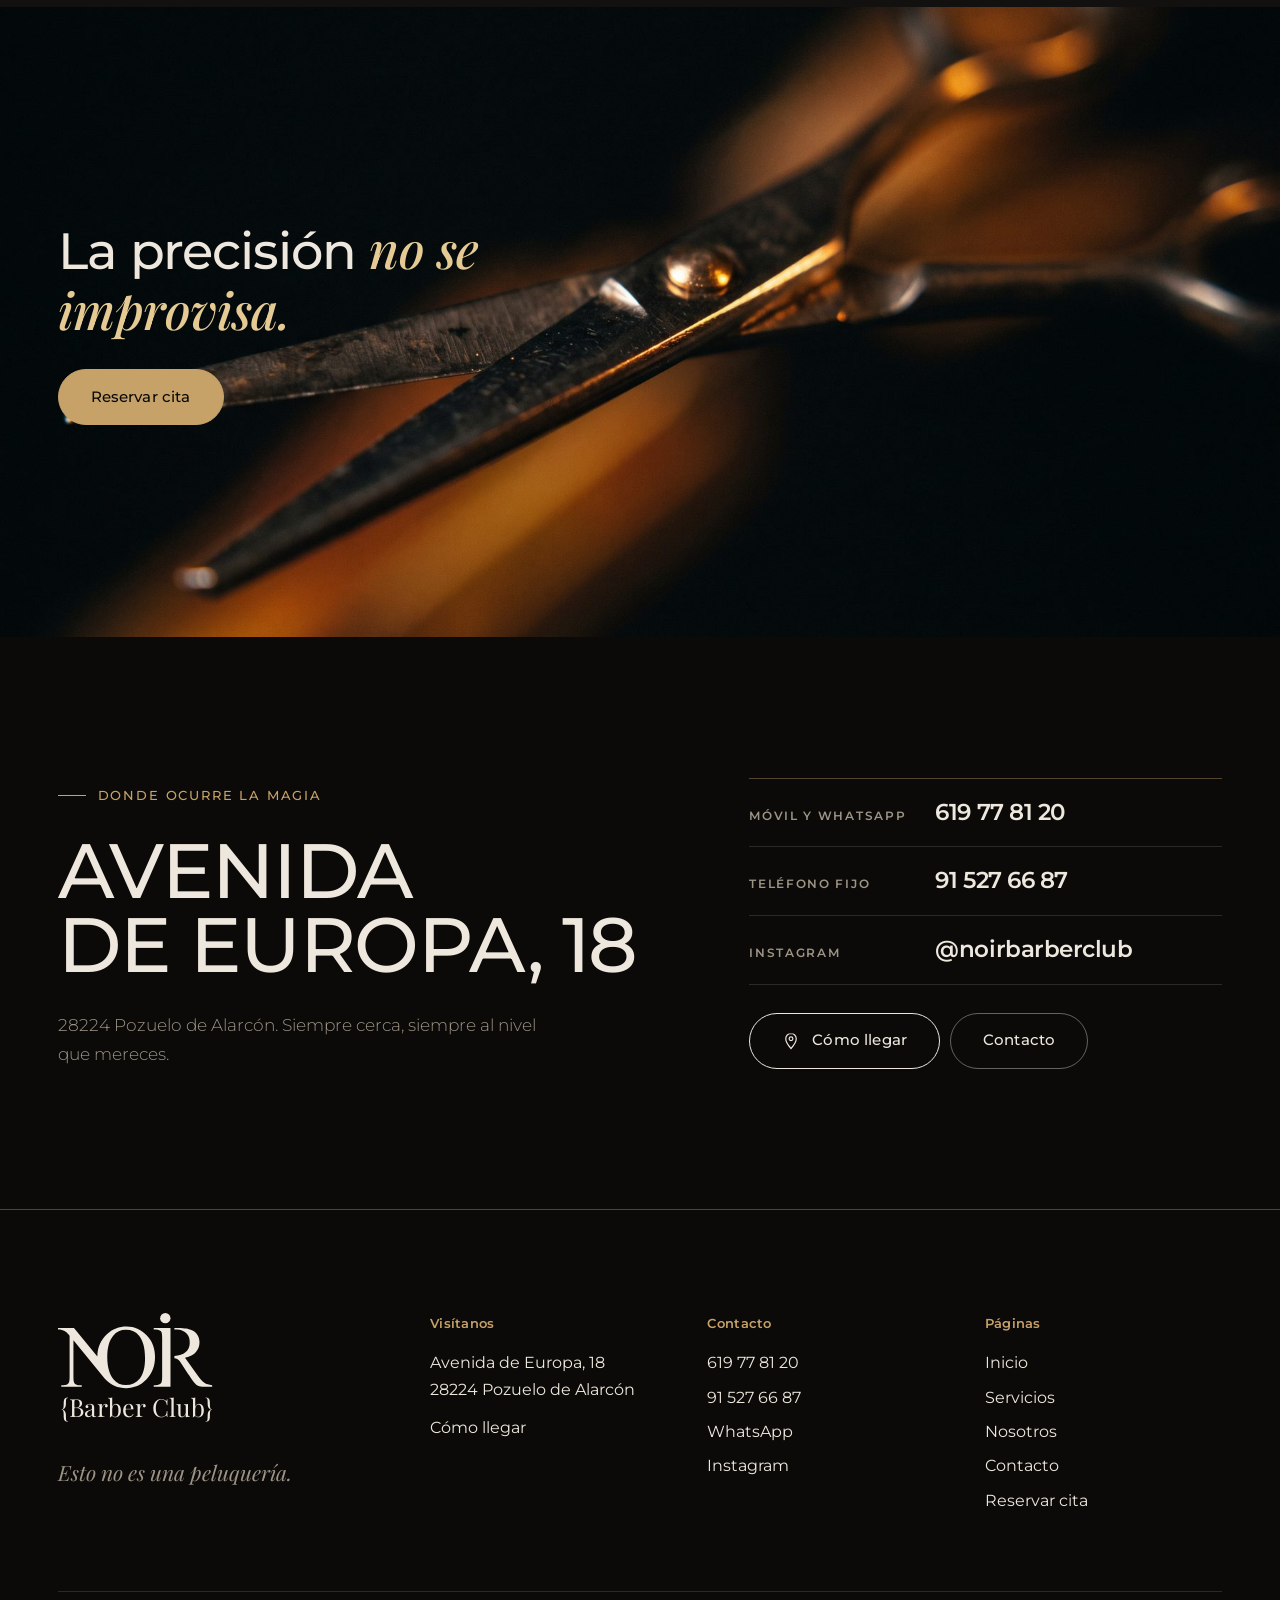
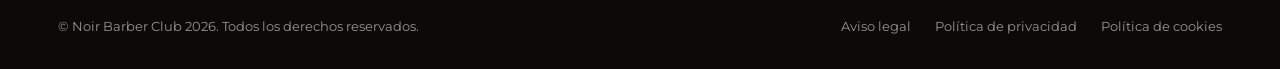
==== commit fe3f37ee: "Precios actualizados a los de Booksy (home y carta de servicios) Corte Noir 20€, Corte Noir Premium " ====
--- a/index.html
+++ b/index.html
@@ -20,10 +20,10 @@
 <link rel="preconnect" href="https://fonts.googleapis.com">
 <link rel="preconnect" href="https://fonts.gstatic.com" crossorigin>
 <link href="https://fonts.googleapis.com/css2?family=Montserrat:ital,wght@0,300;0,400;0,500;0,600;0,700;1,400&family=Playfair+Display:ital,wght@0,400;0,500;0,600;1,400;1,500;1,600&display=swap" rel="stylesheet">
-<link rel="stylesheet" href="/site.css?v=8">
+<link rel="stylesheet" href="/site.css?v=9">
 <link rel="preload" as="image" href="/img/hero-concept.jpg" fetchpriority="high">
 <script defer src="/_vercel/insights/script.js"></script>
-<script defer src="/site.js?v=8"></script>
+<script defer src="/site.js?v=9"></script>
 </head>
 <body>
 <header class="nav">
@@ -87,6 +87,7 @@
       <div class="hero-facts">
         <a href="https://www.google.com/maps/dir/?api=1&amp;destination=Avenida+de+Europa+18%2C+28224+Pozuelo+de+Alarc%C3%B3n" target="_blank" rel="noopener">Avenida de Europa, 18</a>
         <a href="tel:+34619778120">619 77 81 20</a>
+        <a href="tel:+34915276687">91 527 66 87</a>
       </div>
     </div>
   </div>
@@ -117,15 +118,15 @@
       <h2 class="d-l" style="margin-bottom:clamp(40px,5vw,72px)">Lo que hacemos,<br><em>lo hacemos bien</em></h2>
       <div class="rows">
         <a class="row" href="/servicios.html#cortes">
-          <span class="row-name">Corte Noir</span><span class="row-price">17€</span>
+          <span class="row-name">Corte Noir</span><span class="row-price">20€</span>
           <span class="row-desc muted">El corte que define el estilo Noir. Adaptado a tu rostro, ejecutado con precisión.</span>
         </a>
         <a class="row" href="/servicios.html#experiencias">
-          <span class="row-name">Noir Experience</span><span class="row-price">30€</span>
+          <span class="row-name">Noir Experience</span><span class="row-price">35€</span>
           <span class="row-desc muted">Corte + barba + ritual de vaporizador caliente. La experiencia Noir al completo.</span>
         </a>
         <a class="row" href="/servicios.html#barba">
-          <span class="row-name">Arreglo de barba</span><span class="row-price">16€</span>
+          <span class="row-name">Arreglo de barba</span><span class="row-price">19,50€</span>
           <span class="row-desc muted">Definición, cuidado y perfilado para una barba que habla por sí sola.</span>
         </a>
       </div>
@@ -140,8 +141,8 @@
     <h2 class="d-l">Noir<br><em>Experience</em></h2>
     <p class="lead muted">Corte, barba y ritual de vaporizador caliente. No es solo un corte, es un momento que mereces para ti.</p>
     <div class="prices">
-      <div><span class="price-big">30€</span><span class="price-lbl muted">Noir Experience</span></div>
-      <div><span class="price-big">40€</span><span class="price-lbl muted">Noir Experience Premium</span></div>
+      <div><span class="price-big">35€</span><span class="price-lbl muted">Noir Experience</span></div>
+      <div><span class="price-big">50€</span><span class="price-lbl muted">Noir Experience Premium</span></div>
     </div>
     <div class="btn-row" style="margin-top:4px">
       <a class="btn btn-gold" href="https://booksy.com/es-es/instant-experiences/widget/174546" data-booking target="_blank" rel="noopener">Reservar la experiencia</a>
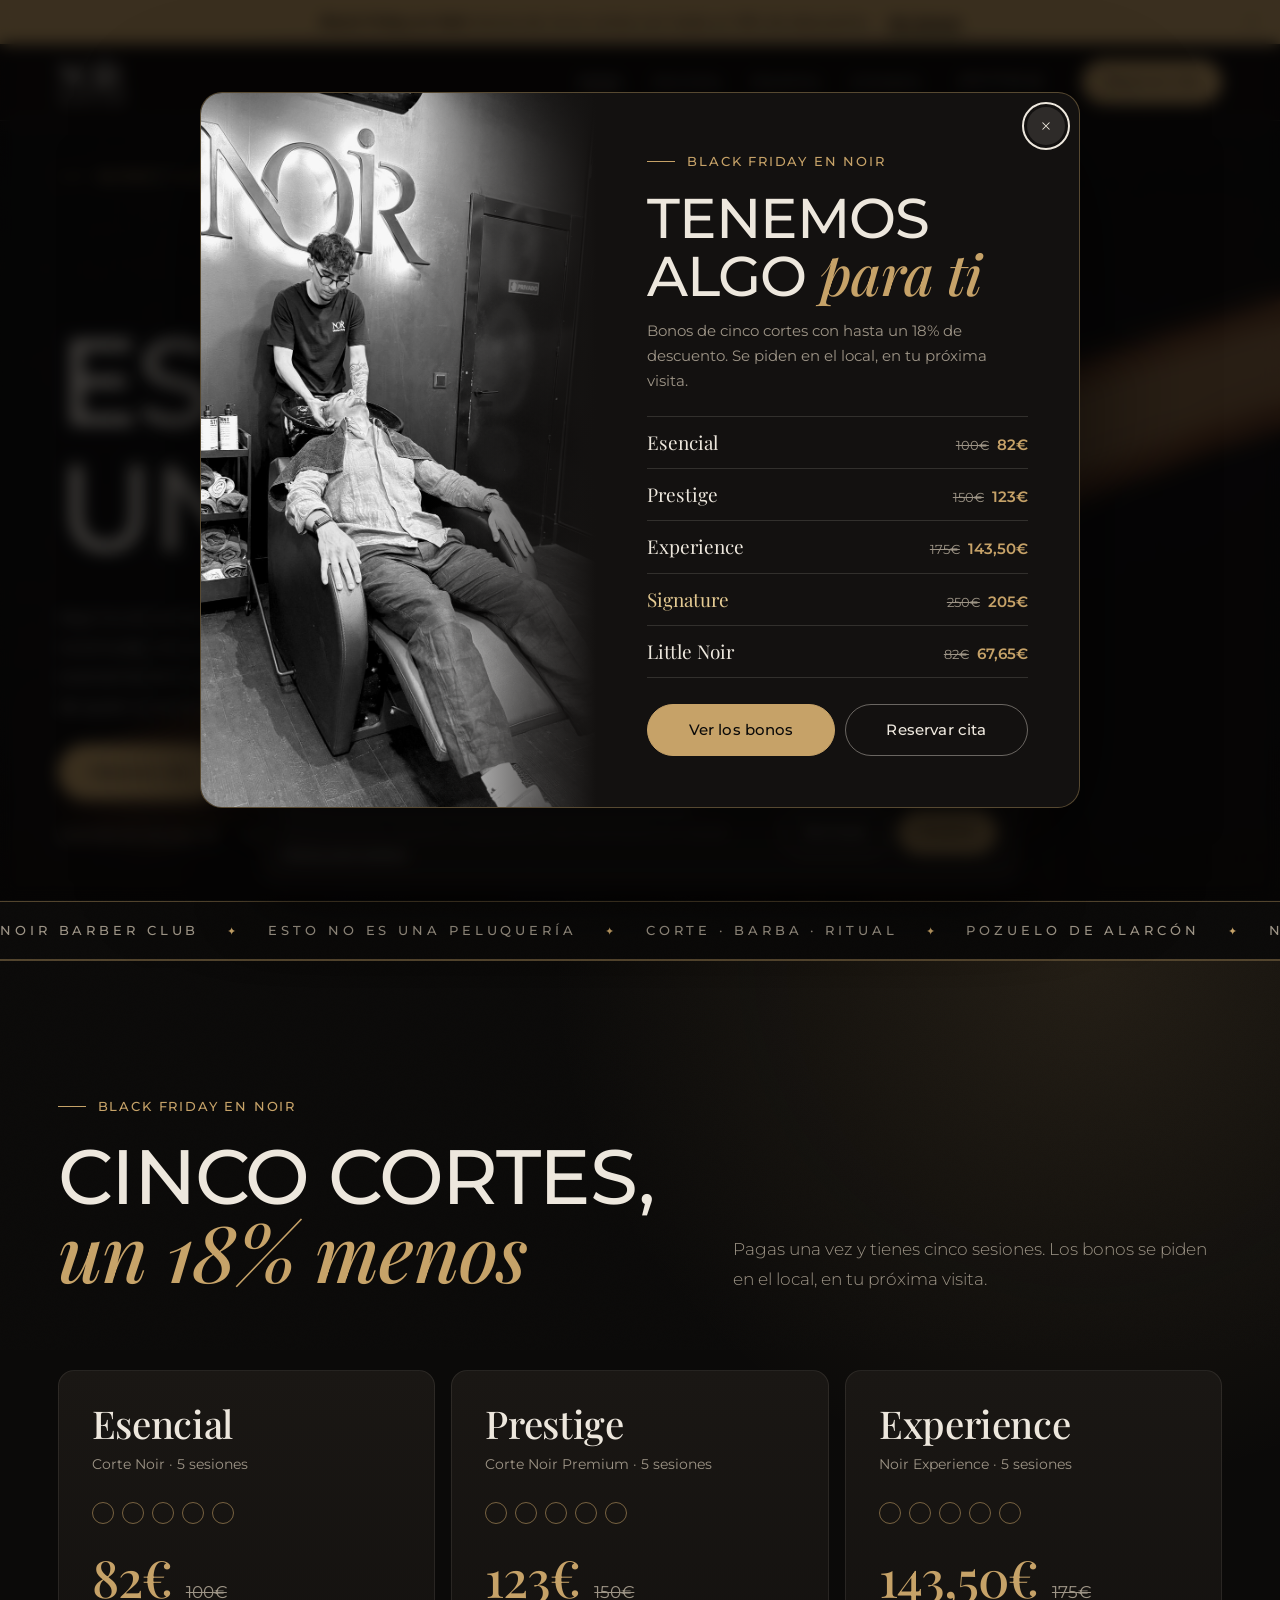
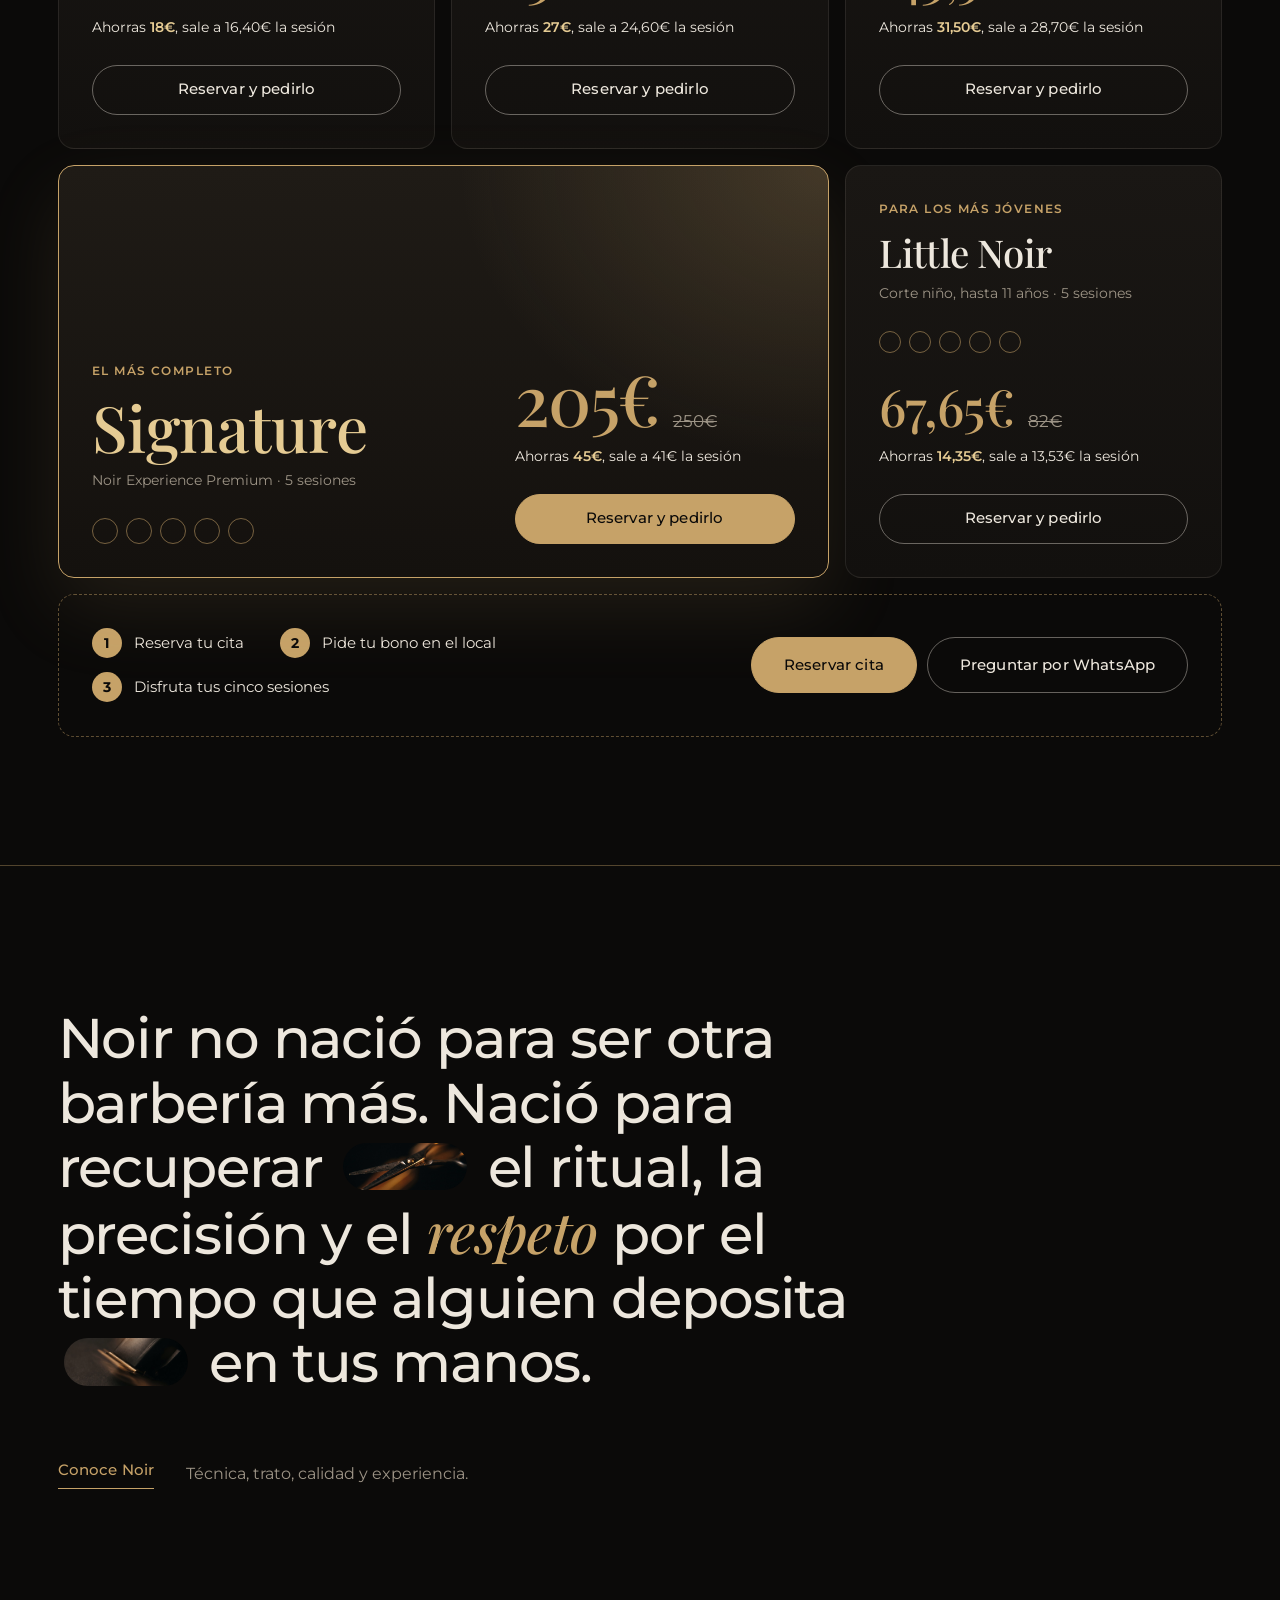
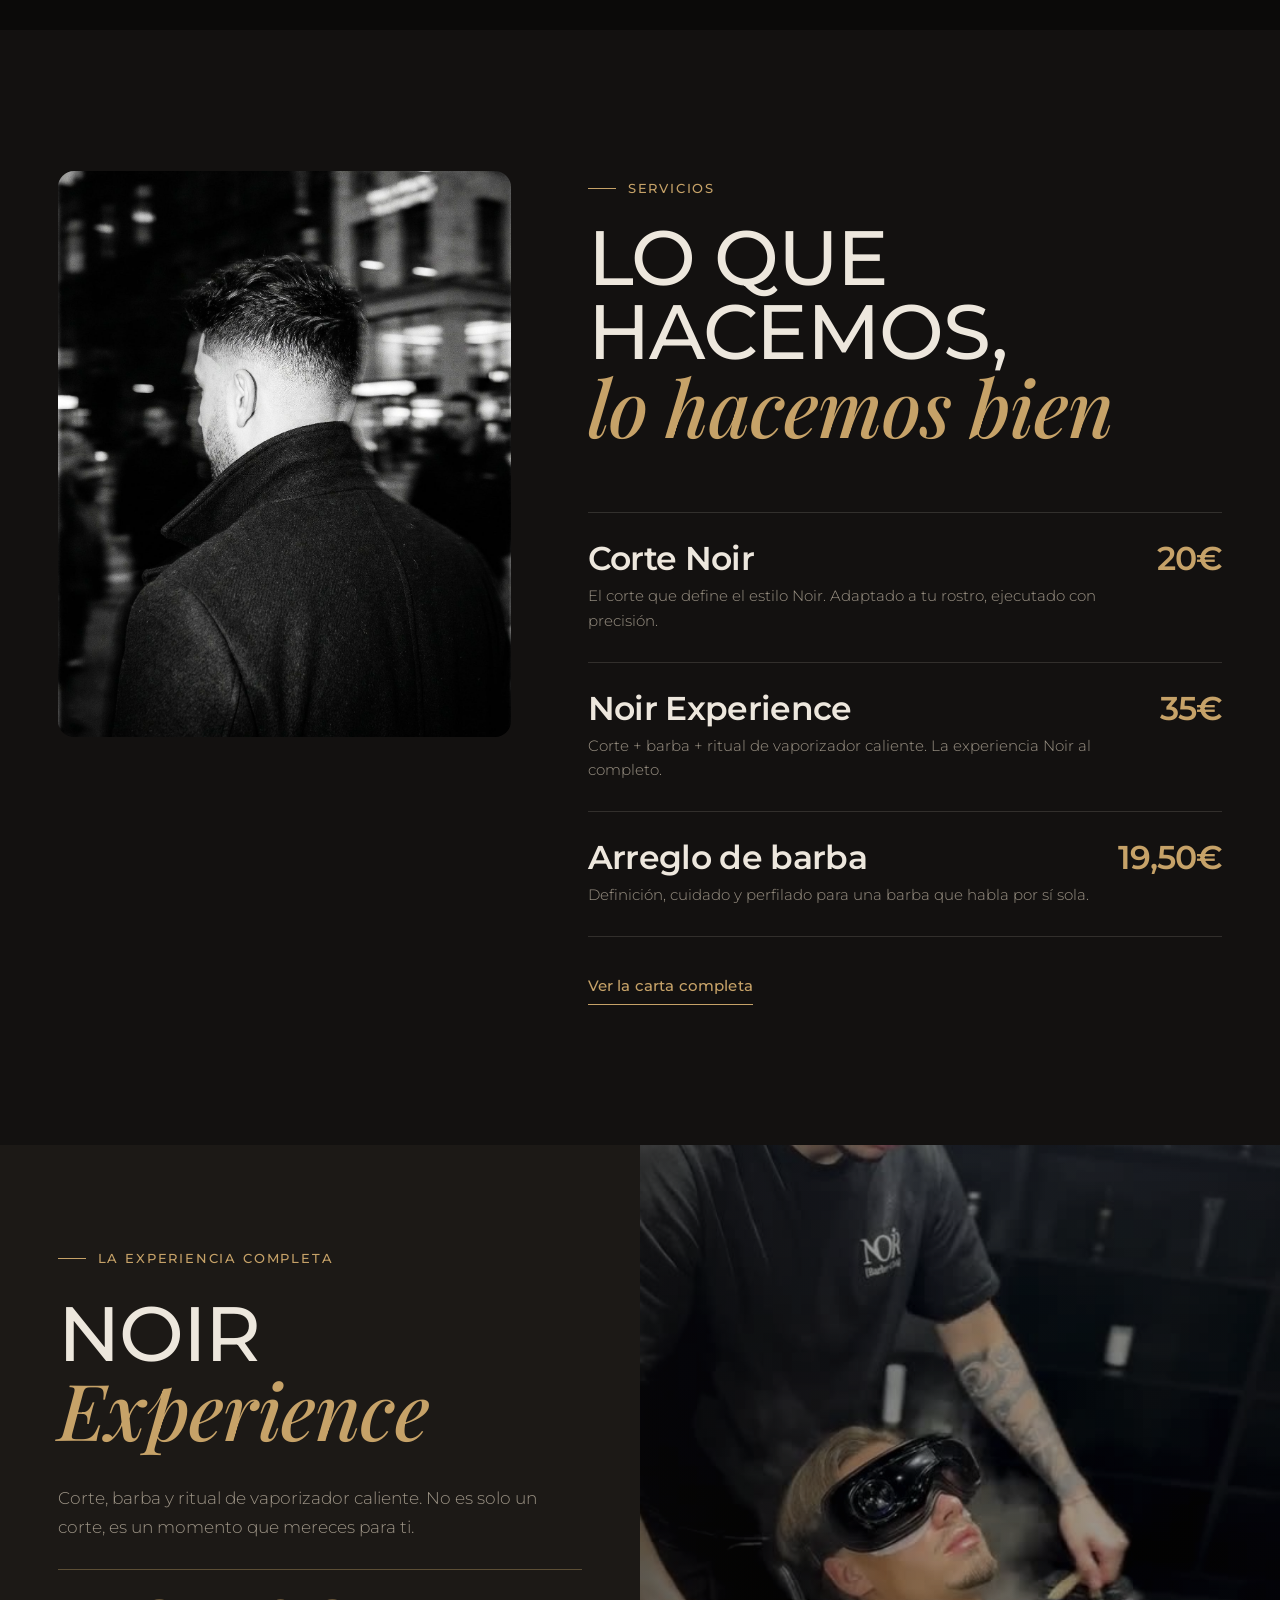
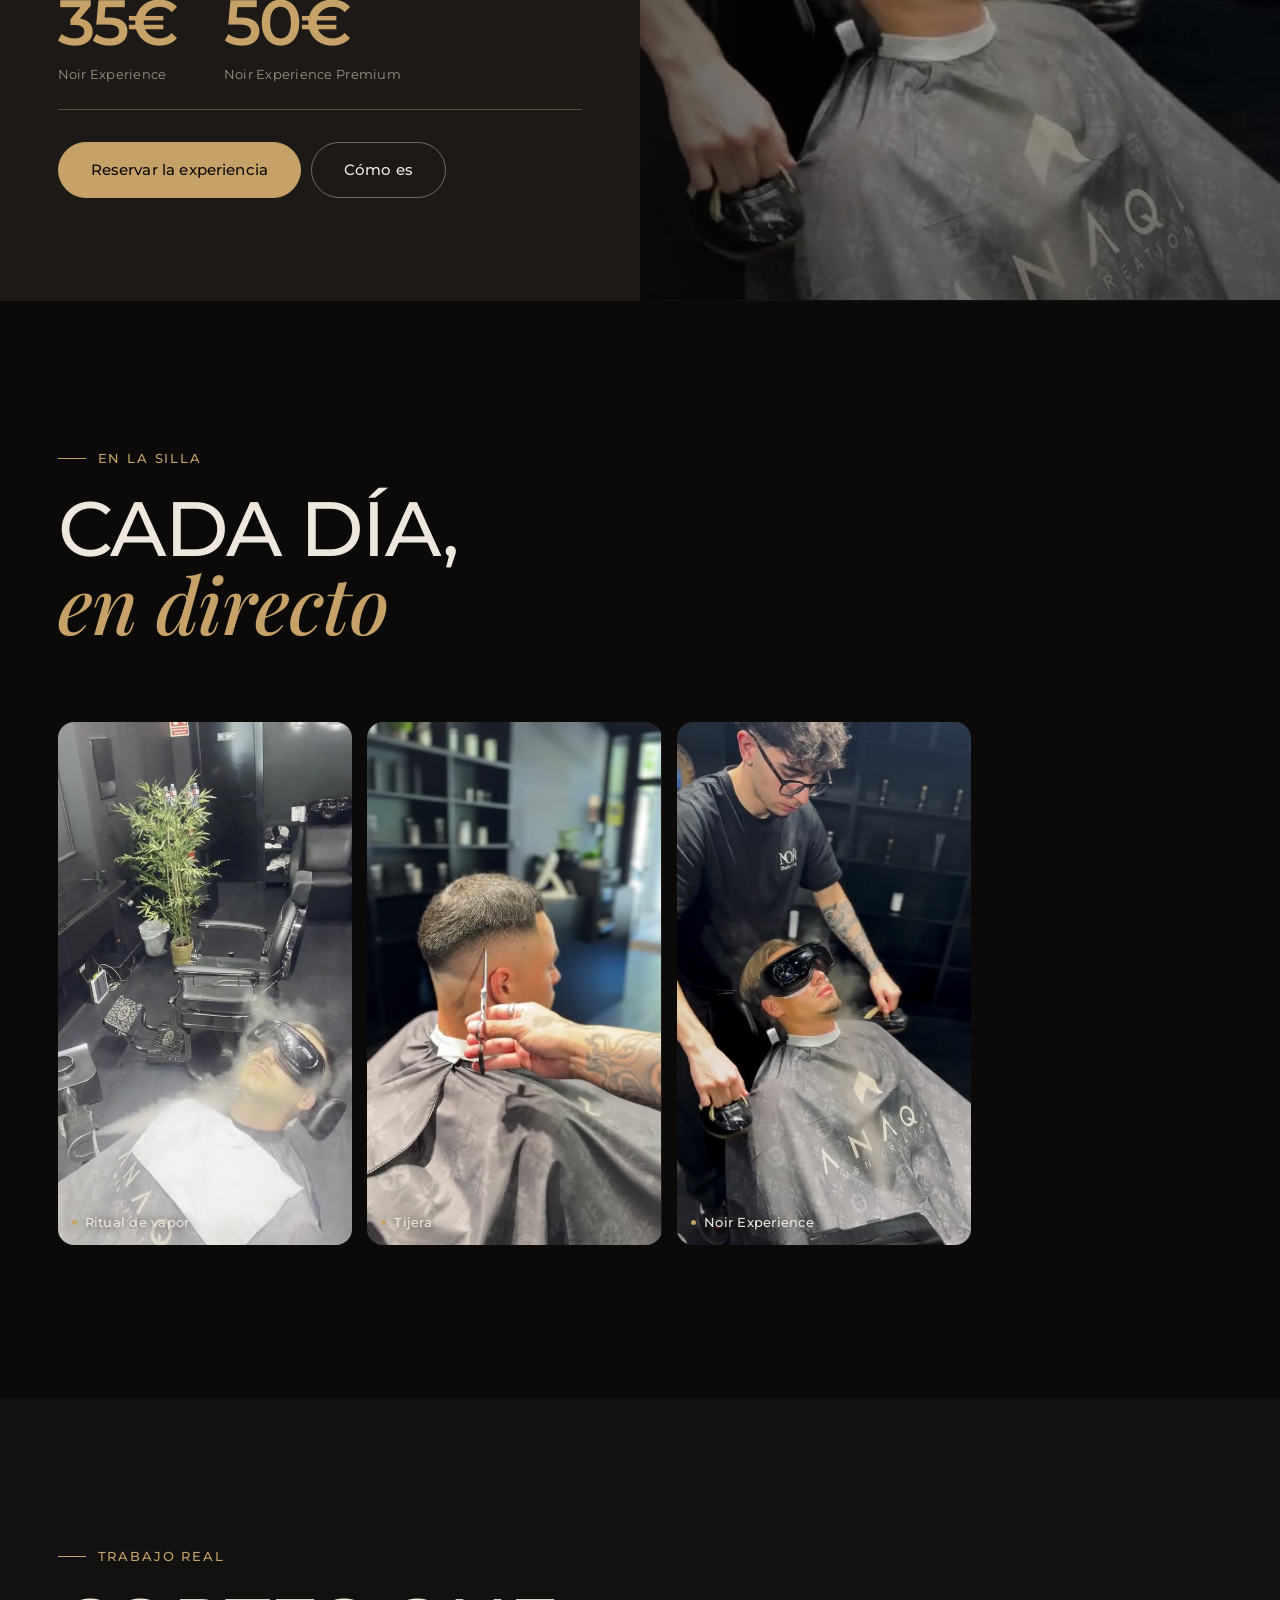
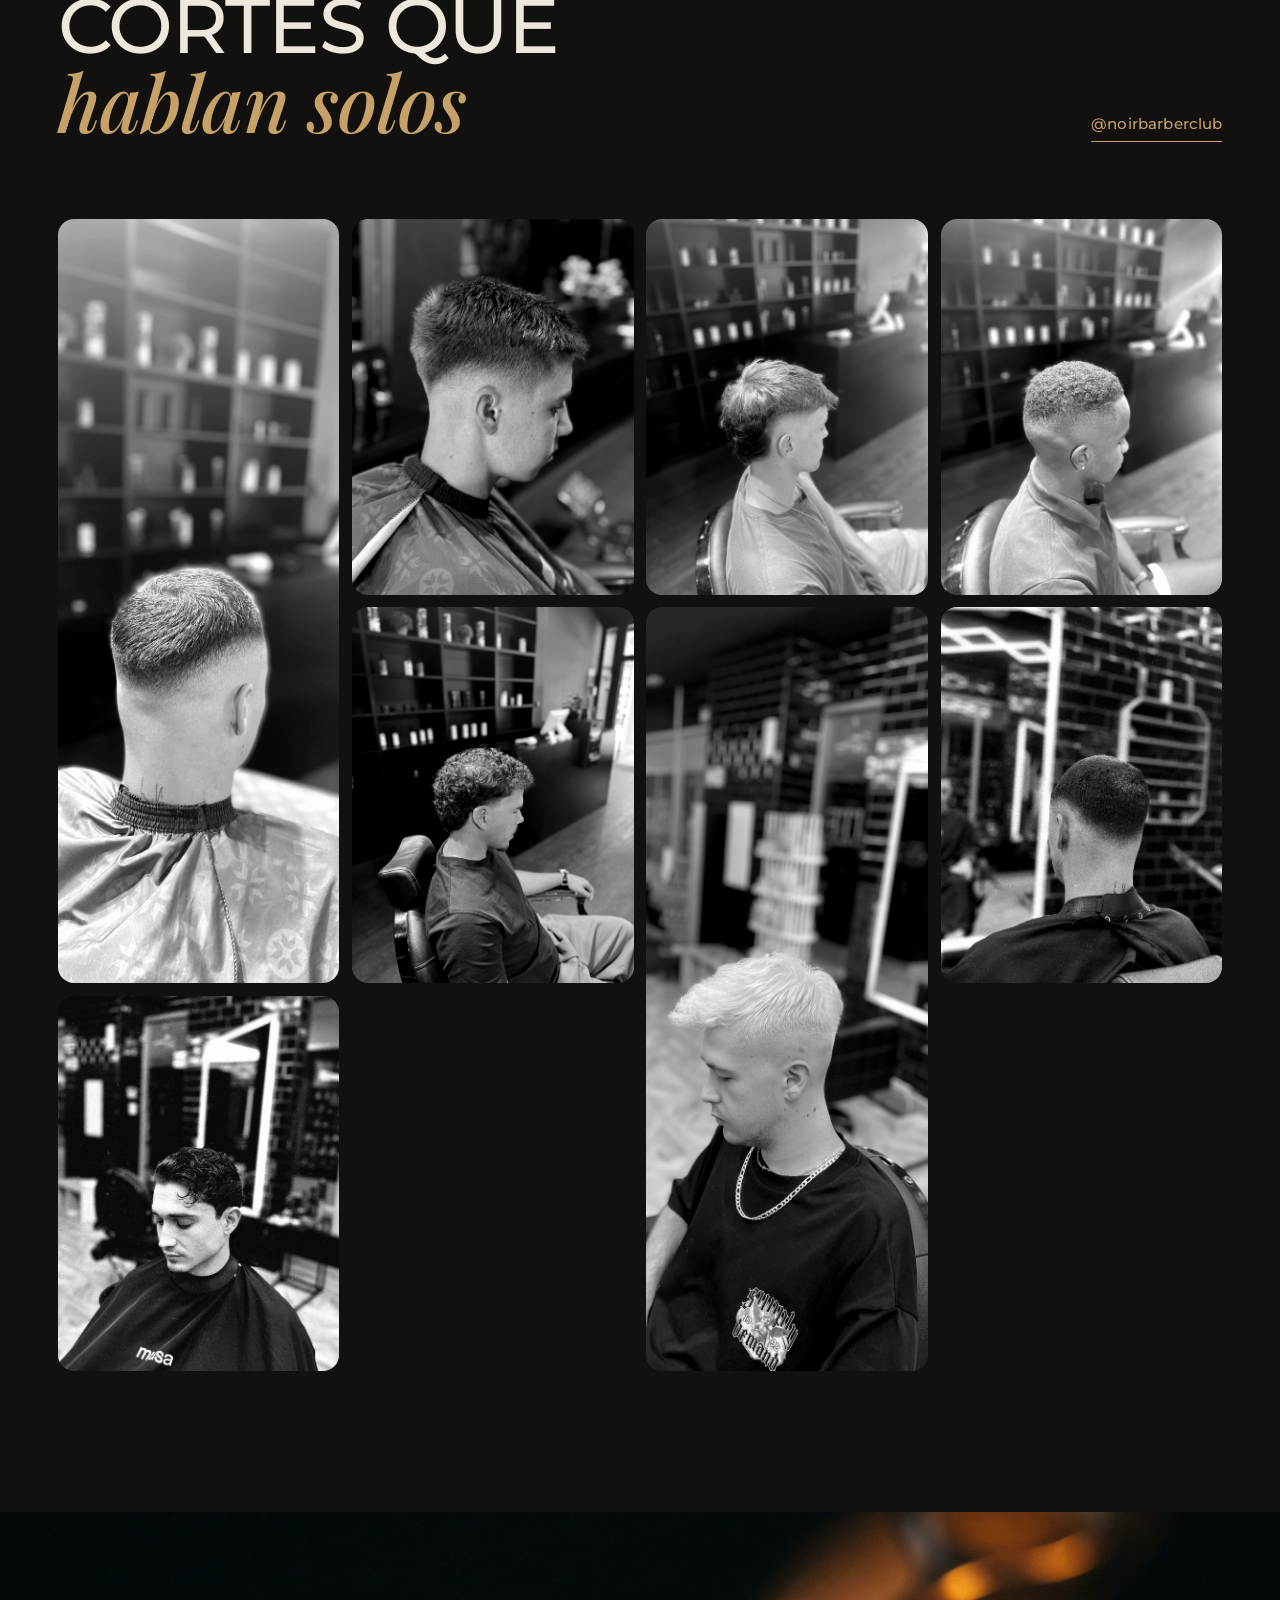
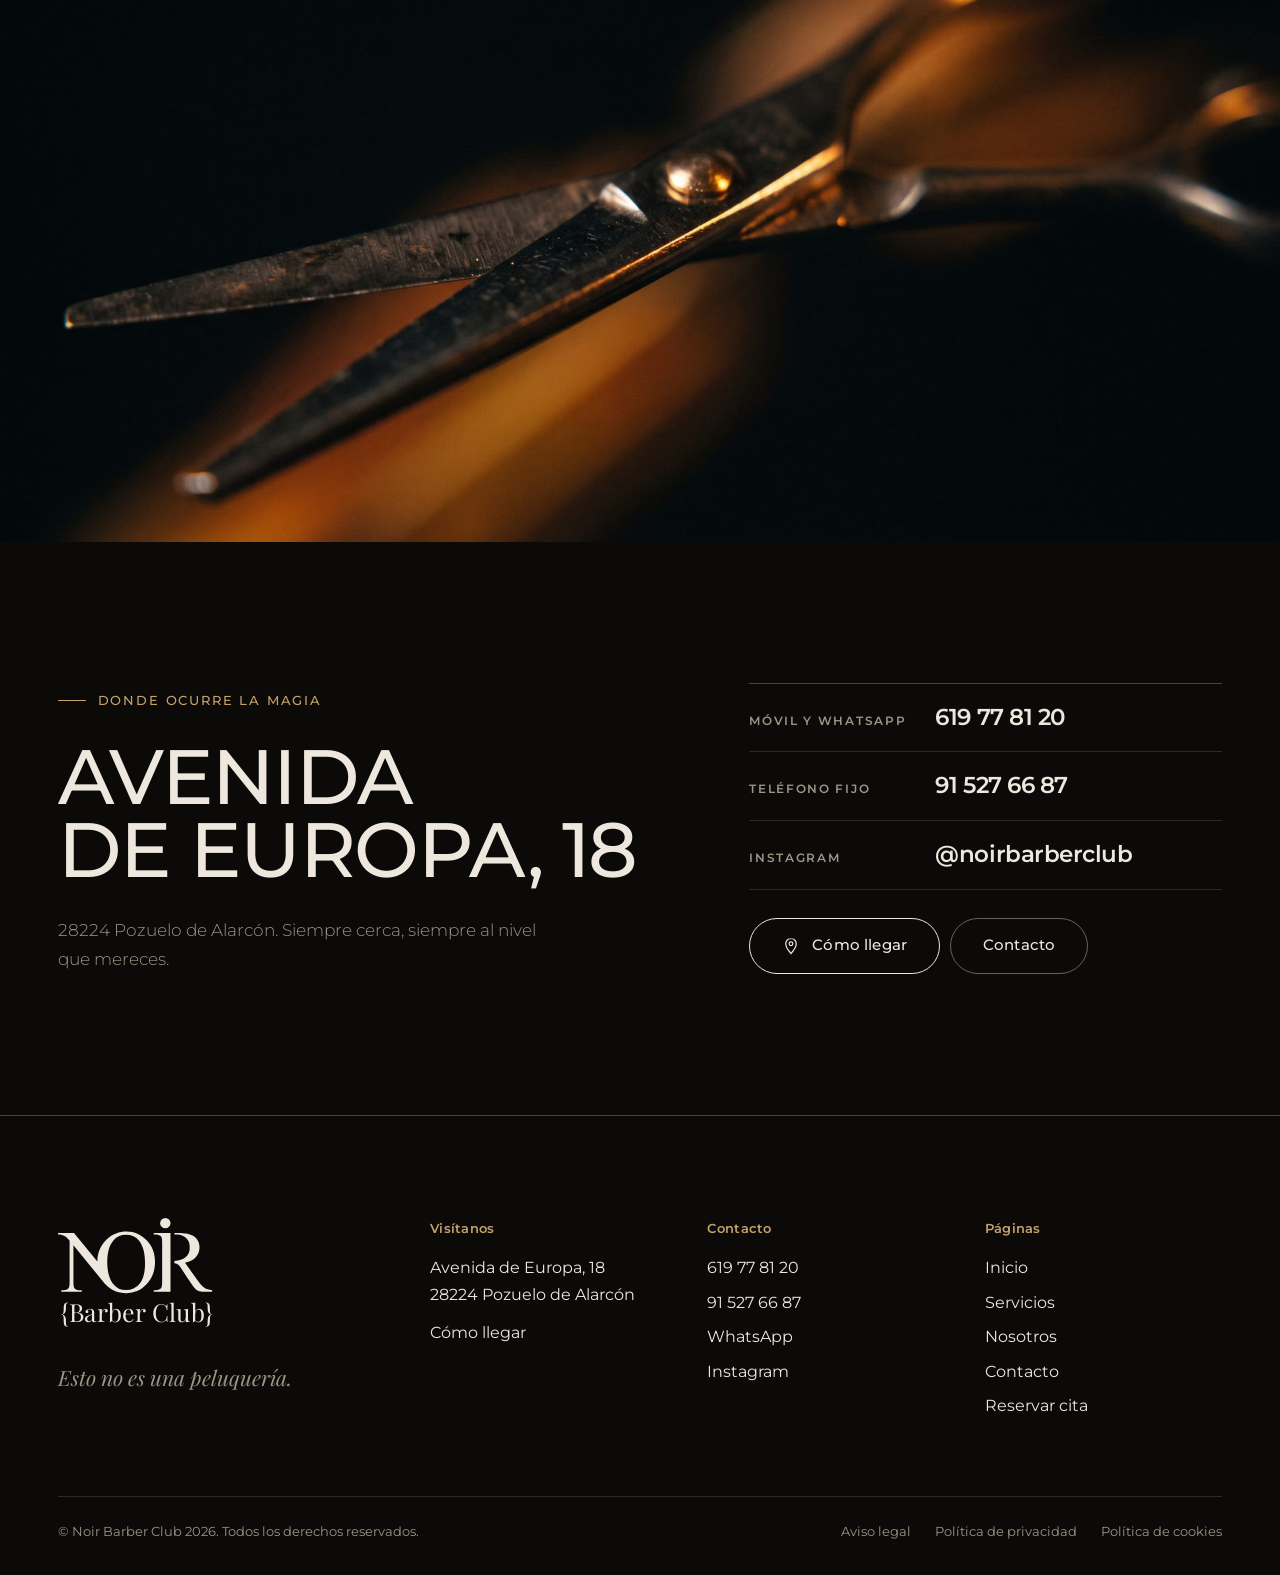
==== commit 39aa8e71: "Add files via upload" ====
--- a/index.html
+++ b/index.html
@@ -20,12 +20,19 @@
 <link rel="preconnect" href="https://fonts.googleapis.com">
 <link rel="preconnect" href="https://fonts.gstatic.com" crossorigin>
 <link href="https://fonts.googleapis.com/css2?family=Montserrat:ital,wght@0,300;0,400;0,500;0,600;0,700;1,400&family=Playfair+Display:ital,wght@0,400;0,500;0,600;1,400;1,500;1,600&display=swap" rel="stylesheet">
-<link rel="stylesheet" href="/site.css?v=9">
+<link rel="stylesheet" href="/site.css?v=10">
 <link rel="preload" as="image" href="/img/hero-concept.jpg" fetchpriority="high">
 <script defer src="/_vercel/insights/script.js"></script>
-<script defer src="/site.js?v=9"></script>
+<script defer src="/site.js?v=10"></script>
 </head>
 <body>
+<div class="promo-bar" id="promo-bar" role="region" aria-label="Promoción Black Friday">
+  <div class="promo-bar-inner">
+    <span><span class="promo-full"><strong>Black Friday en Noir:</strong> bonos de cinco cortes con hasta un 18% de descuento.</span><span class="promo-short"><strong>Black Friday:</strong> bonos hasta −18%</span></span>
+    <a href="/servicios.html#bonos" data-bonos-link>Ver bonos</a>
+  </div>
+  <button type="button" class="promo-bar-close" aria-label="Cerrar aviso"><svg viewBox="0 0 24 24" aria-hidden="true"><path d="M6 6l12 12M18 6L6 18"/></svg></button>
+</div>
 <header class="nav">
   <div class="wrap nav-inner">
     <a href="/" class="nav-logo" aria-label="Noir Barber Club, inicio">
@@ -100,6 +107,106 @@
   </div>
 </div>
 
+<section class="bonos" id="bonos" aria-labelledby="bonos-title">
+  <div class="wrap">
+    <div class="bonos-head">
+      <div>
+        <span class="tag">Black Friday en Noir</span>
+        <h2 class="d-l" id="bonos-title">Cinco cortes,<br><em>un 18% menos</em></h2>
+      </div>
+      <p class="lead muted">Pagas una vez y tienes cinco sesiones. Los bonos se piden en el local, en tu próxima visita.</p>
+    </div>
+    <div class="bonos-grid">
+      <article class="bono">
+        <div class="bono-body">
+          <div class="bono-info">
+            
+            <h3 class="bono-name">Esencial</h3>
+            <p class="bono-what">Corte Noir · 5 sesiones</p>
+            <div class="bono-punch" aria-hidden="true"><i></i><i></i><i></i><i></i><i></i></div>
+          </div>
+          <div class="bono-buy">
+            <p class="bono-price"><strong>82€</strong><s><span class="sr-only">Antes </span>100€</s></p>
+            <p class="bono-save">Ahorras <b>18€</b>, sale a 16,40€ la sesión</p>
+            <a class="btn btn-line" href="https://booksy.com/es-es/instant-experiences/widget/174546" data-booking target="_blank" rel="noopener">Reservar y pedirlo</a>
+          </div>
+        </div>
+      </article>
+      <article class="bono">
+        <div class="bono-body">
+          <div class="bono-info">
+            
+            <h3 class="bono-name">Prestige</h3>
+            <p class="bono-what">Corte Noir Premium · 5 sesiones</p>
+            <div class="bono-punch" aria-hidden="true"><i></i><i></i><i></i><i></i><i></i></div>
+          </div>
+          <div class="bono-buy">
+            <p class="bono-price"><strong>123€</strong><s><span class="sr-only">Antes </span>150€</s></p>
+            <p class="bono-save">Ahorras <b>27€</b>, sale a 24,60€ la sesión</p>
+            <a class="btn btn-line" href="https://booksy.com/es-es/instant-experiences/widget/174546" data-booking target="_blank" rel="noopener">Reservar y pedirlo</a>
+          </div>
+        </div>
+      </article>
+      <article class="bono">
+        <div class="bono-body">
+          <div class="bono-info">
+            
+            <h3 class="bono-name">Experience</h3>
+            <p class="bono-what">Noir Experience · 5 sesiones</p>
+            <div class="bono-punch" aria-hidden="true"><i></i><i></i><i></i><i></i><i></i></div>
+          </div>
+          <div class="bono-buy">
+            <p class="bono-price"><strong>143,50€</strong><s><span class="sr-only">Antes </span>175€</s></p>
+            <p class="bono-save">Ahorras <b>31,50€</b>, sale a 28,70€ la sesión</p>
+            <a class="btn btn-line" href="https://booksy.com/es-es/instant-experiences/widget/174546" data-booking target="_blank" rel="noopener">Reservar y pedirlo</a>
+          </div>
+        </div>
+      </article>
+      <article class="bono is-featured">
+        <div class="bono-body">
+          <div class="bono-info">
+            <p class="bono-flag">El más completo</p>
+            <h3 class="bono-name">Signature</h3>
+            <p class="bono-what">Noir Experience Premium · 5 sesiones</p>
+            <div class="bono-punch" aria-hidden="true"><i></i><i></i><i></i><i></i><i></i></div>
+          </div>
+          <div class="bono-buy">
+            <p class="bono-price"><strong>205€</strong><s><span class="sr-only">Antes </span>250€</s></p>
+            <p class="bono-save">Ahorras <b>45€</b>, sale a 41€ la sesión</p>
+            <a class="btn btn-gold" href="https://booksy.com/es-es/instant-experiences/widget/174546" data-booking target="_blank" rel="noopener">Reservar y pedirlo</a>
+          </div>
+        </div>
+      </article>
+      <article class="bono">
+        <div class="bono-body">
+          <div class="bono-info">
+            <p class="bono-flag">Para los más jóvenes</p>
+            <h3 class="bono-name">Little Noir</h3>
+            <p class="bono-what">Corte niño, hasta 11 años · 5 sesiones</p>
+            <div class="bono-punch" aria-hidden="true"><i></i><i></i><i></i><i></i><i></i></div>
+          </div>
+          <div class="bono-buy">
+            <p class="bono-price"><strong>67,65€</strong><s><span class="sr-only">Antes </span>82€</s></p>
+            <p class="bono-save">Ahorras <b>14,35€</b>, sale a 13,53€ la sesión</p>
+            <a class="btn btn-line" href="https://booksy.com/es-es/instant-experiences/widget/174546" data-booking target="_blank" rel="noopener">Reservar y pedirlo</a>
+          </div>
+        </div>
+      </article>
+    </div>
+    <div class="bonos-how">
+      <ol class="bonos-steps">
+        <li>Reserva tu cita</li>
+        <li>Pide tu bono en el local</li>
+        <li>Disfruta tus cinco sesiones</li>
+      </ol>
+      <div class="btn-row">
+        <a class="btn btn-gold" href="https://booksy.com/es-es/instant-experiences/widget/174546" data-booking target="_blank" rel="noopener">Reservar cita</a>
+        <a class="btn btn-line" href="https://wa.me/34619778120?text=Hola%2C%20me%20interesan%20los%20bonos%20de%20Black%20Friday" target="_blank" rel="noopener">Preguntar por WhatsApp</a>
+      </div>
+    </div>
+  </div>
+</section>
+
 <section class="sec">
   <div class="wrap">
     <p class="manifesto rv">Noir no nació para ser otra barbería más. Nació para recuperar <span class="inline-img" style="background-image:url('/img/concept-tijeras.jpg');background-position:38% 55%" role="img" aria-label="Tijeras de barbero con destello dorado"></span> el ritual, la precisión y el <em>respeto</em> por el tiempo que alguien deposita <span class="inline-img" style="background-image:url('/img/concept-maquina.jpg');background-position:50% 45%" role="img" aria-label="Máquina de corte con destello dorado"></span> en tus manos.</p>
@@ -307,5 +414,29 @@
     </div>
   </div>
 </div>
+
+<div class="promo-pop" id="promo-pop" role="dialog" aria-modal="true" aria-labelledby="promo-pop-title" hidden>
+  <div class="promo-pop-backdrop" data-promo-close></div>
+  <div class="promo-pop-card">
+    <button type="button" class="promo-pop-close" data-promo-close aria-label="Cerrar"><svg viewBox="0 0 24 24" aria-hidden="true"><path d="M6 6l12 12M18 6L6 18"/></svg></button>
+    <div class="promo-pop-media"><img src="/img/bn-ritual-vapor.jpg" alt="" loading="lazy"></div>
+    <div class="promo-pop-body">
+      <span class="tag">Black Friday en Noir</span>
+      <h2 class="promo-pop-title" id="promo-pop-title">Tenemos algo <em>para ti</em></h2>
+      <p class="promo-pop-text">Bonos de cinco cortes con hasta un 18% de descuento. Se piden en el local, en tu próxima visita.</p>
+      <ul class="promo-pop-list">
+        <li><span>Esencial</span><span><s>100€</s><b>82€</b></span></li>
+        <li><span>Prestige</span><span><s>150€</s><b>123€</b></span></li>
+        <li><span>Experience</span><span><s>175€</s><b>143,50€</b></span></li>
+        <li class="is-featured"><span>Signature</span><span><s>250€</s><b>205€</b></span></li>
+        <li><span>Little Noir</span><span><s>82€</s><b>67,65€</b></span></li>
+      </ul>
+      <div class="promo-pop-actions">
+        <a class="btn btn-gold" href="/servicios.html#bonos" data-bonos-link>Ver los bonos</a>
+        <a class="btn btn-line" href="https://booksy.com/es-es/instant-experiences/widget/174546" data-booking target="_blank" rel="noopener">Reservar cita</a>
+      </div>
+    </div>
+  </div>
+</div>
 </body>
 </html>
--- a/site.css
+++ b/site.css
@@ -819,3 +819,203 @@
   .booking-modal-dialog { height: 100vh; height: 100dvh; max-height: none; border-radius: 0; }
 }
 body.menu-open .cookie-banner { display: none; }
+
+/* ═════════════════════════════════════════════
+   BLACK FRIDAY · BONOS NOIR (barra, pop-up y sección)
+   ═════════════════════════════════════════════ */
+:root { --promo-h: 44px; }
+.promo-off .promo-bar, .promo-off .promo-pop, .promo-off .bonos { display: none !important; }
+
+/* Barra superior */
+.promo-bar { background: var(--gold); color: var(--ink); position: relative; z-index: 101; }
+.promo-bar[hidden] { display: none; }
+.promo-bar-inner {
+  min-height: var(--promo-h);
+  display: flex; align-items: center; justify-content: center; gap: 18px;
+  padding: 8px 56px; text-align: center;
+  font-size: 14px; font-weight: 500; line-height: 1.35;
+}
+.promo-bar strong { font-weight: 700; }
+.promo-bar a { color: var(--ink); font-weight: 700; text-decoration: underline; text-underline-offset: 4px; text-decoration-thickness: 1.5px; white-space: nowrap; }
+.promo-bar a:hover { text-decoration-thickness: 2.5px; }
+.promo-bar-close {
+  position: absolute; right: 12px; top: 50%; transform: translateY(-50%);
+  width: 32px; height: 32px; border-radius: 50%; border: 0; background: transparent; cursor: pointer;
+  display: inline-flex; align-items: center; justify-content: center; color: var(--ink);
+}
+.promo-bar-close:hover { background: rgba(11,10,9,0.1); }
+.promo-bar-close svg, .promo-pop-close svg { width: 14px; height: 14px; stroke: currentColor; stroke-width: 1.8; fill: none; }
+.promo-short { display: none; }
+body.has-promo .hero-full { min-height: calc(100svh - var(--nav-h) - var(--promo-h)); }
+
+/* Sección de bonos */
+.bonos {
+  position: relative;
+  padding: clamp(88px, 10vw, 150px) 0;
+  background:
+    radial-gradient(60% 50% at 85% 0%, rgba(198,162,104,0.13), transparent 70%),
+    var(--ink);
+  border-top: 1px solid var(--rule-gold);
+  border-bottom: 1px solid var(--rule-gold);
+  scroll-margin-top: var(--nav-h);
+}
+.bonos-head { display: grid; grid-template-columns: 1.3fr 1fr; gap: 40px; align-items: end; margin-bottom: clamp(48px, 6vw, 80px); }
+.bonos-head .tag { margin-bottom: 22px; }
+.bonos-head .lead { justify-self: end; }
+
+.bonos-grid { display: grid; grid-template-columns: repeat(3, 1fr); gap: 16px; }
+.bono {
+  position: relative;
+  display: flex; flex-direction: column;
+  padding: clamp(26px, 2.6vw, 36px);
+  border-radius: var(--r);
+  background: linear-gradient(180deg, #1a1714 0%, #12100e 100%);
+  border: 1px solid rgba(237,231,221,0.09);
+  transition: border-color 0.4s ease, transform 0.5s var(--ease-out);
+}
+.bono:hover { border-color: var(--rule-gold); }
+.bono-flag { font-size: 12px; font-weight: 600; letter-spacing: 0.12em; text-transform: uppercase; color: var(--gold); margin-bottom: 14px; }
+.bono-name { font-family: var(--serif); font-weight: 500; font-size: clamp(34px, 3vw, 46px); line-height: 1; letter-spacing: -0.01em; color: var(--bone); }
+.bono-what { margin-top: 10px; font-size: 14px; color: var(--bone-soft); }
+
+/* Tarjeta de sellos: un círculo por sesión */
+.bono-punch { display: flex; gap: 8px; margin: 26px 0 28px; }
+.bono-punch i {
+  width: 22px; height: 22px; border-radius: 50%;
+  border: 1.5px solid rgba(198,162,104,0.55);
+  transition: background-color 0.35s ease, border-color 0.35s ease;
+}
+.bono:hover .bono-punch i { background: var(--gold); border-color: var(--gold); }
+.bono-punch i:nth-child(2) { transition-delay: 0.06s; }
+.bono-punch i:nth-child(3) { transition-delay: 0.12s; }
+.bono-punch i:nth-child(4) { transition-delay: 0.18s; }
+.bono-punch i:nth-child(5) { transition-delay: 0.24s; }
+
+.bono-price { display: flex; align-items: baseline; gap: 14px; margin-top: auto; }
+.bono-price strong { font-family: var(--serif); font-weight: 500; font-size: clamp(44px, 4vw, 60px); line-height: 1; color: var(--gold); letter-spacing: -0.02em; }
+.bono-price s { font-size: 17px; color: var(--bone-soft); text-decoration-thickness: 1px; }
+.bono-save { margin-top: 10px; font-size: 14px; color: var(--bone); }
+.bono-save b { color: var(--gold-2); font-weight: 600; }
+.bono .btn { margin-top: 26px; width: 100%; min-height: 50px; }
+
+/* Signature, el destacado */
+.bono.is-featured {
+  grid-column: span 2;
+  background:
+    radial-gradient(80% 120% at 100% 0%, rgba(198,162,104,0.22), transparent 60%),
+    linear-gradient(180deg, #1f1b16 0%, #14110e 100%);
+  border-color: var(--gold);
+  box-shadow: 0 30px 80px rgba(198,162,104,0.12);
+}
+.bono.is-featured .bono-body { display: grid; grid-template-columns: 1fr auto; gap: 24px 48px; align-items: end; height: 100%; }
+.bono.is-featured .bono-name { font-size: clamp(48px, 5vw, 76px); color: var(--gold-2); }
+.bono.is-featured .bono-price strong { font-size: clamp(56px, 5.5vw, 84px); }
+.bono.is-featured .bono-buy { min-width: 280px; }
+.bono.is-featured .bono-punch i { width: 26px; height: 26px; }
+
+/* Cómo conseguirlo */
+.bonos-how {
+  margin-top: 16px;
+  display: grid; grid-template-columns: 1fr auto; gap: 24px 40px; align-items: center;
+  padding: clamp(24px, 2.6vw, 34px);
+  border-radius: var(--r);
+  border: 1px dashed rgba(198,162,104,0.45);
+}
+.bonos-steps { list-style: none; display: flex; flex-wrap: wrap; gap: 14px 36px; counter-reset: paso; }
+.bonos-steps li { counter-increment: paso; display: flex; align-items: center; gap: 12px; font-size: 15px; }
+.bonos-steps li::before {
+  content: counter(paso);
+  width: 30px; height: 30px; border-radius: 50%; flex-shrink: 0;
+  display: inline-flex; align-items: center; justify-content: center;
+  background: var(--gold); color: var(--ink); font-size: 14px; font-weight: 700;
+}
+.bonos-how .btn-row { margin-top: 0; }
+
+/* Pop-up de bienvenida */
+.promo-pop { position: fixed; inset: 0; z-index: 9500; display: flex; align-items: center; justify-content: center; padding: 24px; }
+.promo-pop[hidden] { display: none; }
+.promo-pop-backdrop { position: absolute; inset: 0; background: rgba(5,4,4,0.72); -webkit-backdrop-filter: blur(8px); backdrop-filter: blur(8px); animation: promoFade 0.4s ease both; cursor: pointer; }
+.promo-pop-card {
+  position: relative;
+  width: 100%; max-width: 880px; max-height: calc(100svh - 48px);
+  display: grid; grid-template-columns: 0.9fr 1.1fr;
+  border-radius: 22px; overflow: hidden;
+  background: var(--ink-2);
+  border: 1px solid var(--rule-gold);
+  box-shadow: 0 40px 120px rgba(0,0,0,0.6);
+  animation: promoIn 0.6s var(--ease-out) both;
+}
+.promo-pop-media { position: relative; min-height: 100%; }
+.promo-pop-media img { position: absolute; inset: 0; width: 100%; height: 100%; object-fit: cover; object-position: 50% 12%; }
+.promo-pop-media::after { content: ''; position: absolute; inset: 0; background: linear-gradient(90deg, transparent 55%, var(--ink-2) 100%); }
+.promo-pop-body { padding: clamp(32px, 4vw, 52px); overflow-y: auto; }
+.promo-pop-body .tag { margin-bottom: 18px; }
+.promo-pop-title { font-family: var(--display); font-weight: 500; font-size: clamp(38px, 4.4vw, 58px); line-height: 0.98; letter-spacing: -0.02em; text-transform: uppercase; margin-bottom: 16px; }
+.promo-pop-title em { font-family: var(--serif); font-style: italic; text-transform: none; color: var(--gold); font-weight: 500; letter-spacing: -0.01em; }
+.promo-pop-text { color: var(--bone-soft); font-size: 15px; margin-bottom: 22px; max-width: 40ch; }
+.promo-pop-list { list-style: none; margin-bottom: 26px; border-top: 1px solid var(--rule-ink); }
+.promo-pop-list li { display: flex; justify-content: space-between; align-items: baseline; gap: 16px; padding: 10px 0; border-bottom: 1px solid var(--rule-ink); font-size: 15px; }
+.promo-pop-list li span:first-child { font-family: var(--serif); font-size: 19px; }
+.promo-pop-list li.is-featured span:first-child { color: var(--gold-2); }
+.promo-pop-list s { color: var(--bone-soft); font-size: 13px; margin-right: 8px; }
+.promo-pop-list b { color: var(--gold); font-weight: 600; }
+.promo-pop-actions { display: flex; flex-wrap: wrap; gap: 10px; }
+.promo-pop-actions .btn { flex: 1 1 auto; min-height: 52px; }
+.promo-pop-note { margin-top: 14px; font-size: 13px; color: var(--bone-soft); }
+.promo-pop-close {
+  position: absolute; top: 14px; right: 14px; z-index: 2;
+  width: 38px; height: 38px; border-radius: 50%; border: 0; cursor: pointer;
+  display: inline-flex; align-items: center; justify-content: center;
+  background: rgba(237,231,221,0.12); color: var(--bone);
+  transition: background-color 0.25s;
+}
+.promo-pop-close:hover { background: rgba(237,231,221,0.22); }
+@keyframes promoFade { from { opacity: 0; } }
+@keyframes promoIn { from { opacity: 0; transform: translateY(24px) scale(0.98); } }
+
+@media (max-width: 1080px) {
+  .bonos-grid { grid-template-columns: repeat(2, 1fr); }
+  .bono.is-featured { grid-column: 1 / -1; }
+}
+@media (max-width: 760px) {
+  .promo-full { display: none; }
+  .promo-short { display: inline; }
+  .promo-bar-inner { padding: 8px 48px 8px 16px; font-size: 13px; justify-content: flex-start; text-align: left; gap: 12px; }
+  .bonos-head { grid-template-columns: 1fr; }
+  .bonos-head .lead { justify-self: start; }
+  .bonos-grid { grid-template-columns: 1fr; gap: 12px; }
+  .bono.is-featured .bono-body { grid-template-columns: 1fr; }
+  .bono.is-featured .bono-buy { min-width: 0; }
+  .bonos-how { grid-template-columns: 1fr; }
+  .bonos-steps { flex-direction: column; }
+  .bonos-how .btn { width: 100%; }
+  /* Pop-up como hoja inferior, al estilo iOS */
+  .promo-pop { align-items: flex-end; padding: 0; }
+  .promo-pop-card {
+    grid-template-columns: 1fr; max-height: 92svh;
+    border-radius: 22px 22px 0 0; border-bottom: 0;
+    animation-name: promoSheet;
+  }
+  .promo-pop-media { height: 150px; min-height: 0; }
+  .promo-pop-media::after { background: linear-gradient(180deg, transparent 40%, var(--ink-2) 100%); }
+  .promo-pop-body { padding: 4px 22px calc(24px + env(safe-area-inset-bottom)); }
+  .promo-pop-actions .btn { flex-basis: 100%; }
+}
+@keyframes promoSheet { from { transform: translateY(100%); } }
+@media (prefers-reduced-motion: reduce) {
+  .promo-pop-card, .promo-pop-backdrop { animation: none; }
+  .bono-punch i { transition: none; }
+}
+.bono-body { display: flex; flex-direction: column; flex: 1; }
+.bono-buy { margin-top: auto; }
+.bono.is-featured .bono-punch { margin-bottom: 0; }
+@media (max-width: 760px) {
+  .promo-pop-card { grid-template-rows: 120px minmax(0, 1fr); }
+  .promo-pop-media { height: 120px; }
+  .promo-pop-title { font-size: 34px; margin-bottom: 10px; }
+  .promo-pop-text { font-size: 14px; margin-bottom: 14px; }
+  .promo-pop-list { margin-bottom: 18px; }
+  .promo-pop-list li { padding: 8px 0; }
+  .promo-pop-list li span:first-child { font-size: 17px; }
+  .promo-pop-actions .btn { min-height: 48px; }
+}
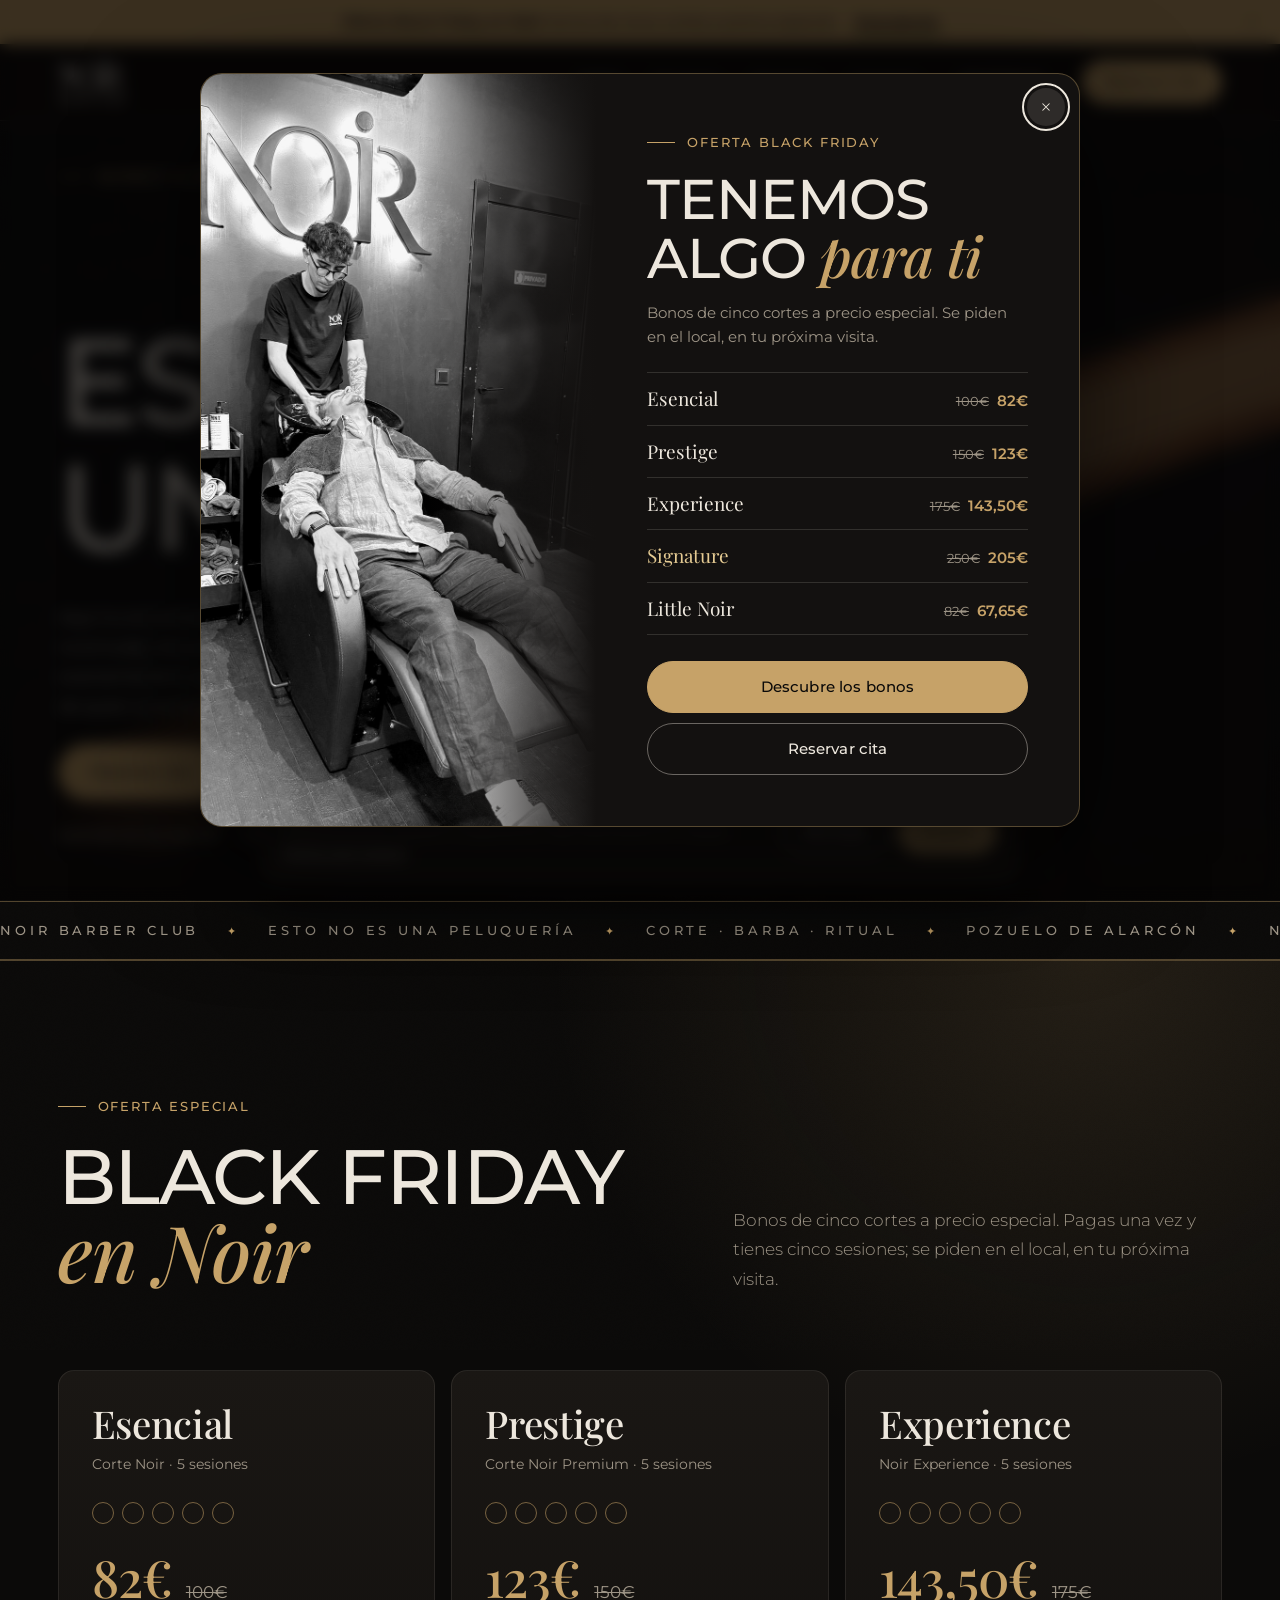
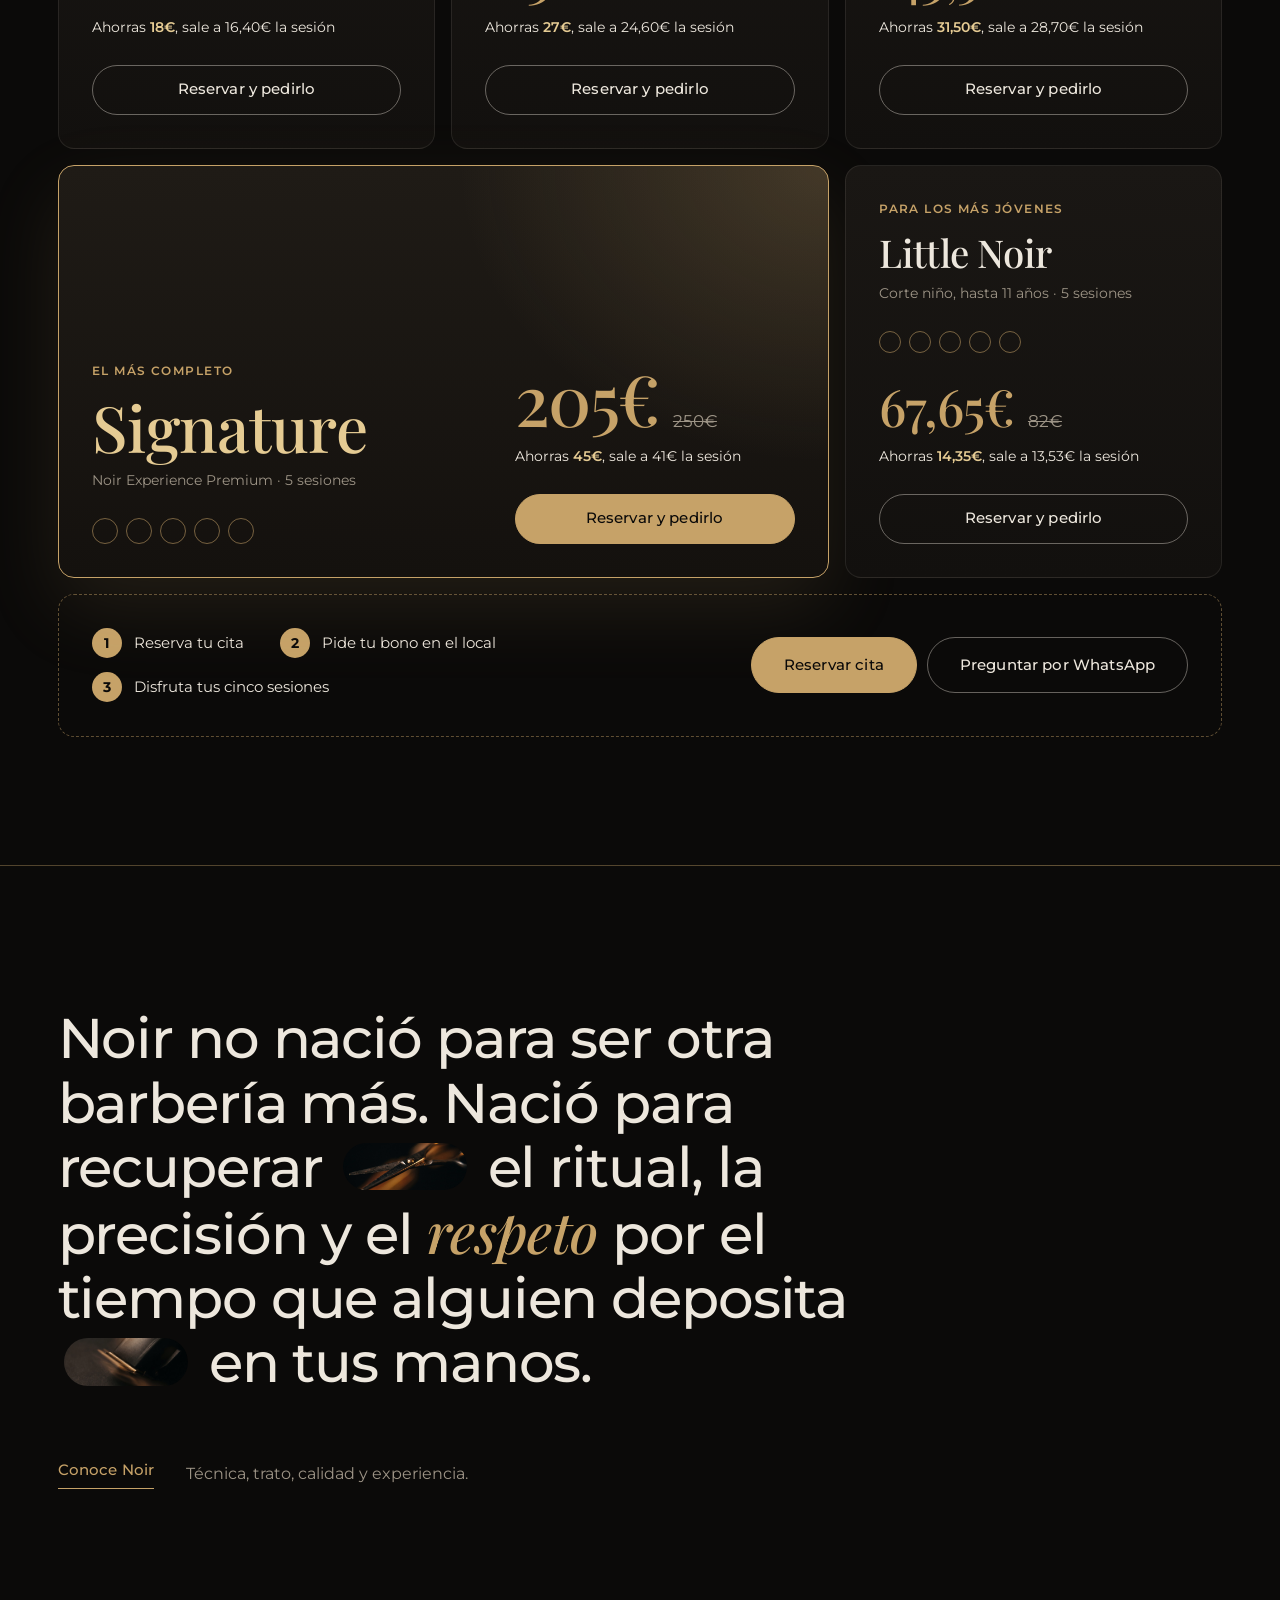
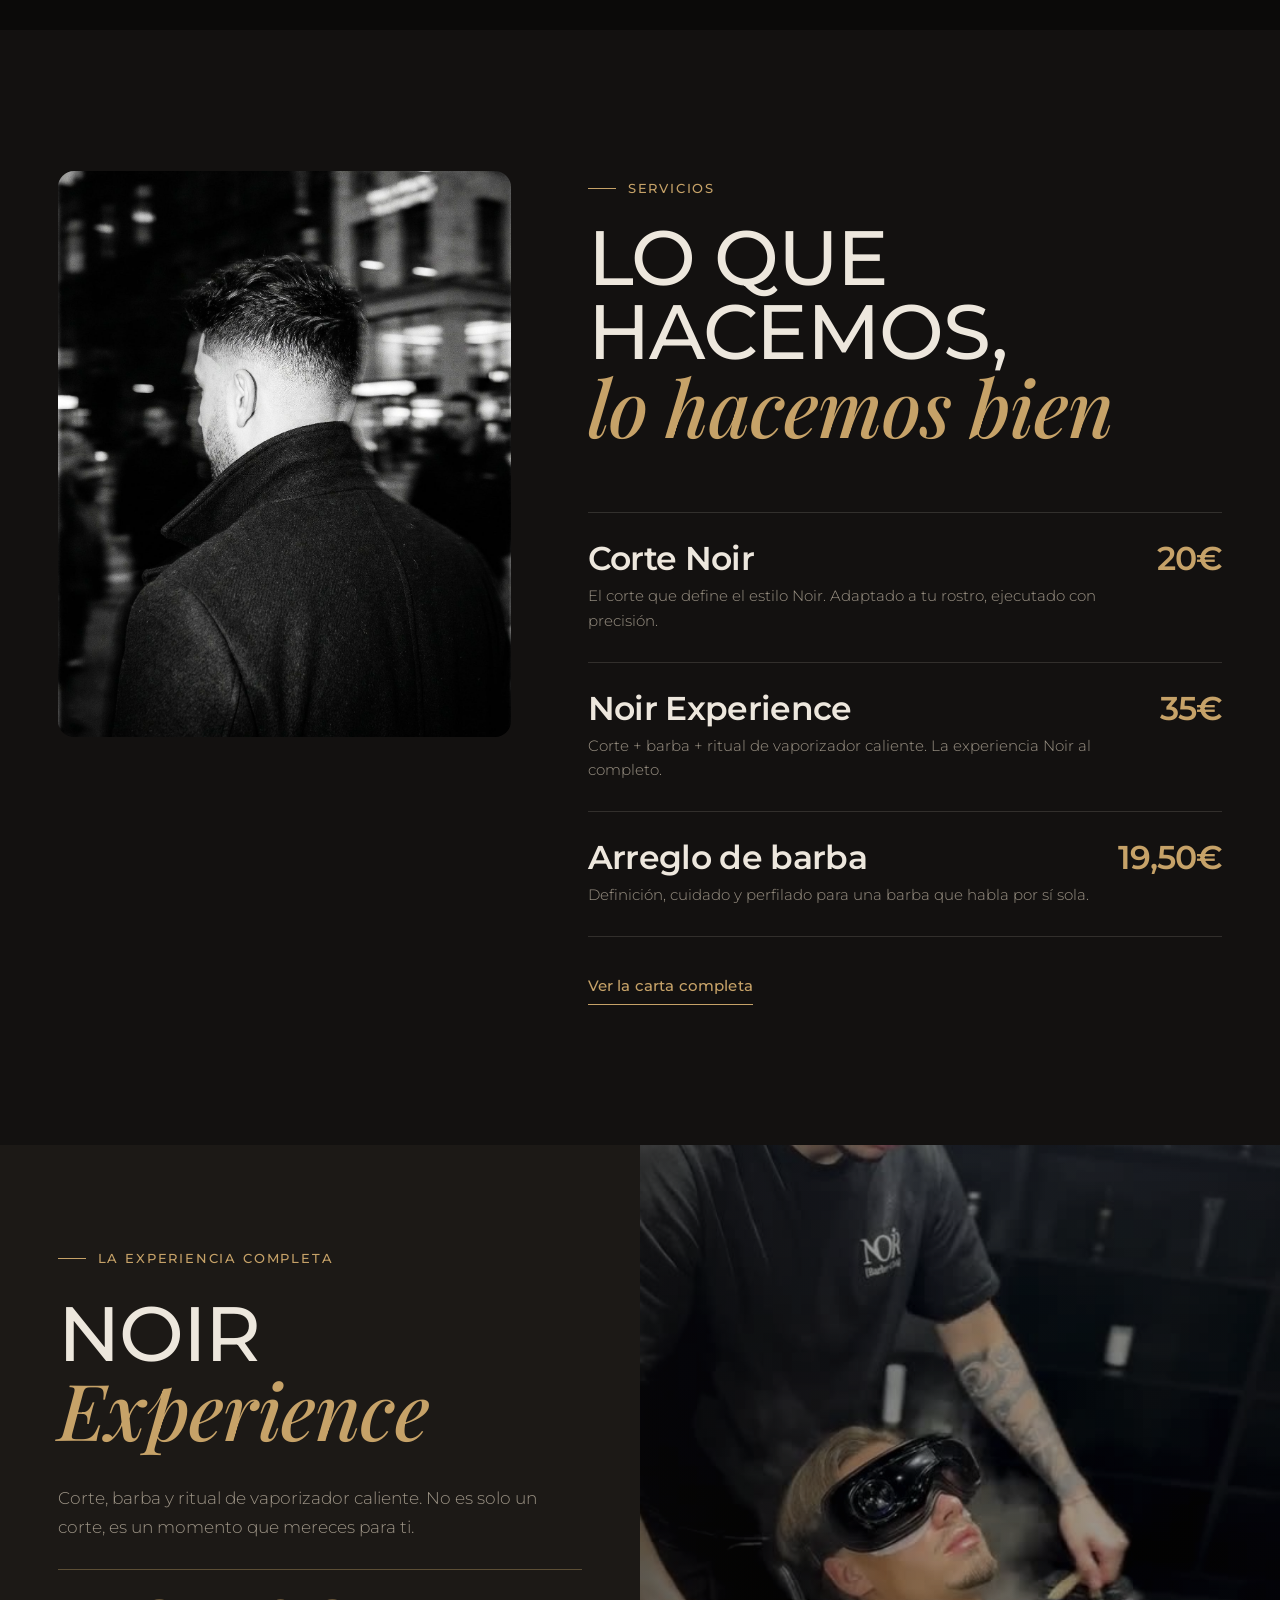
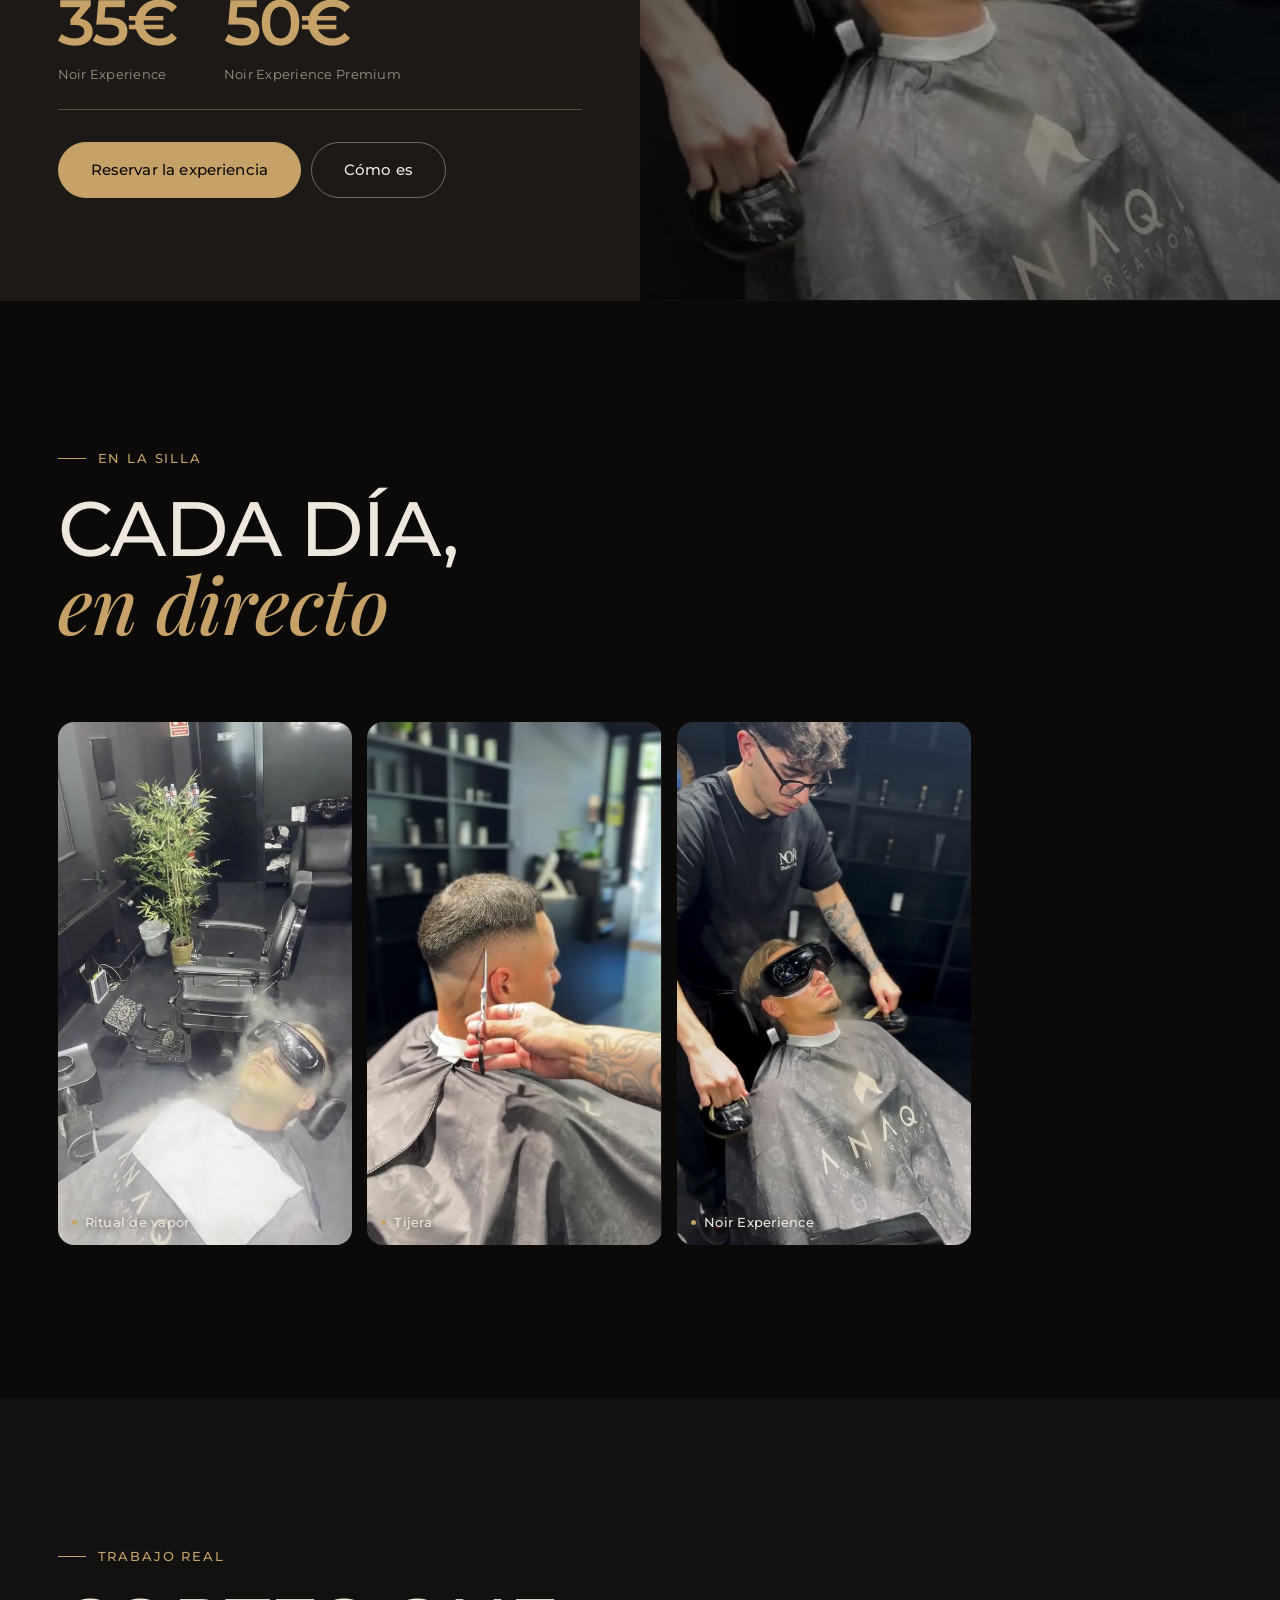
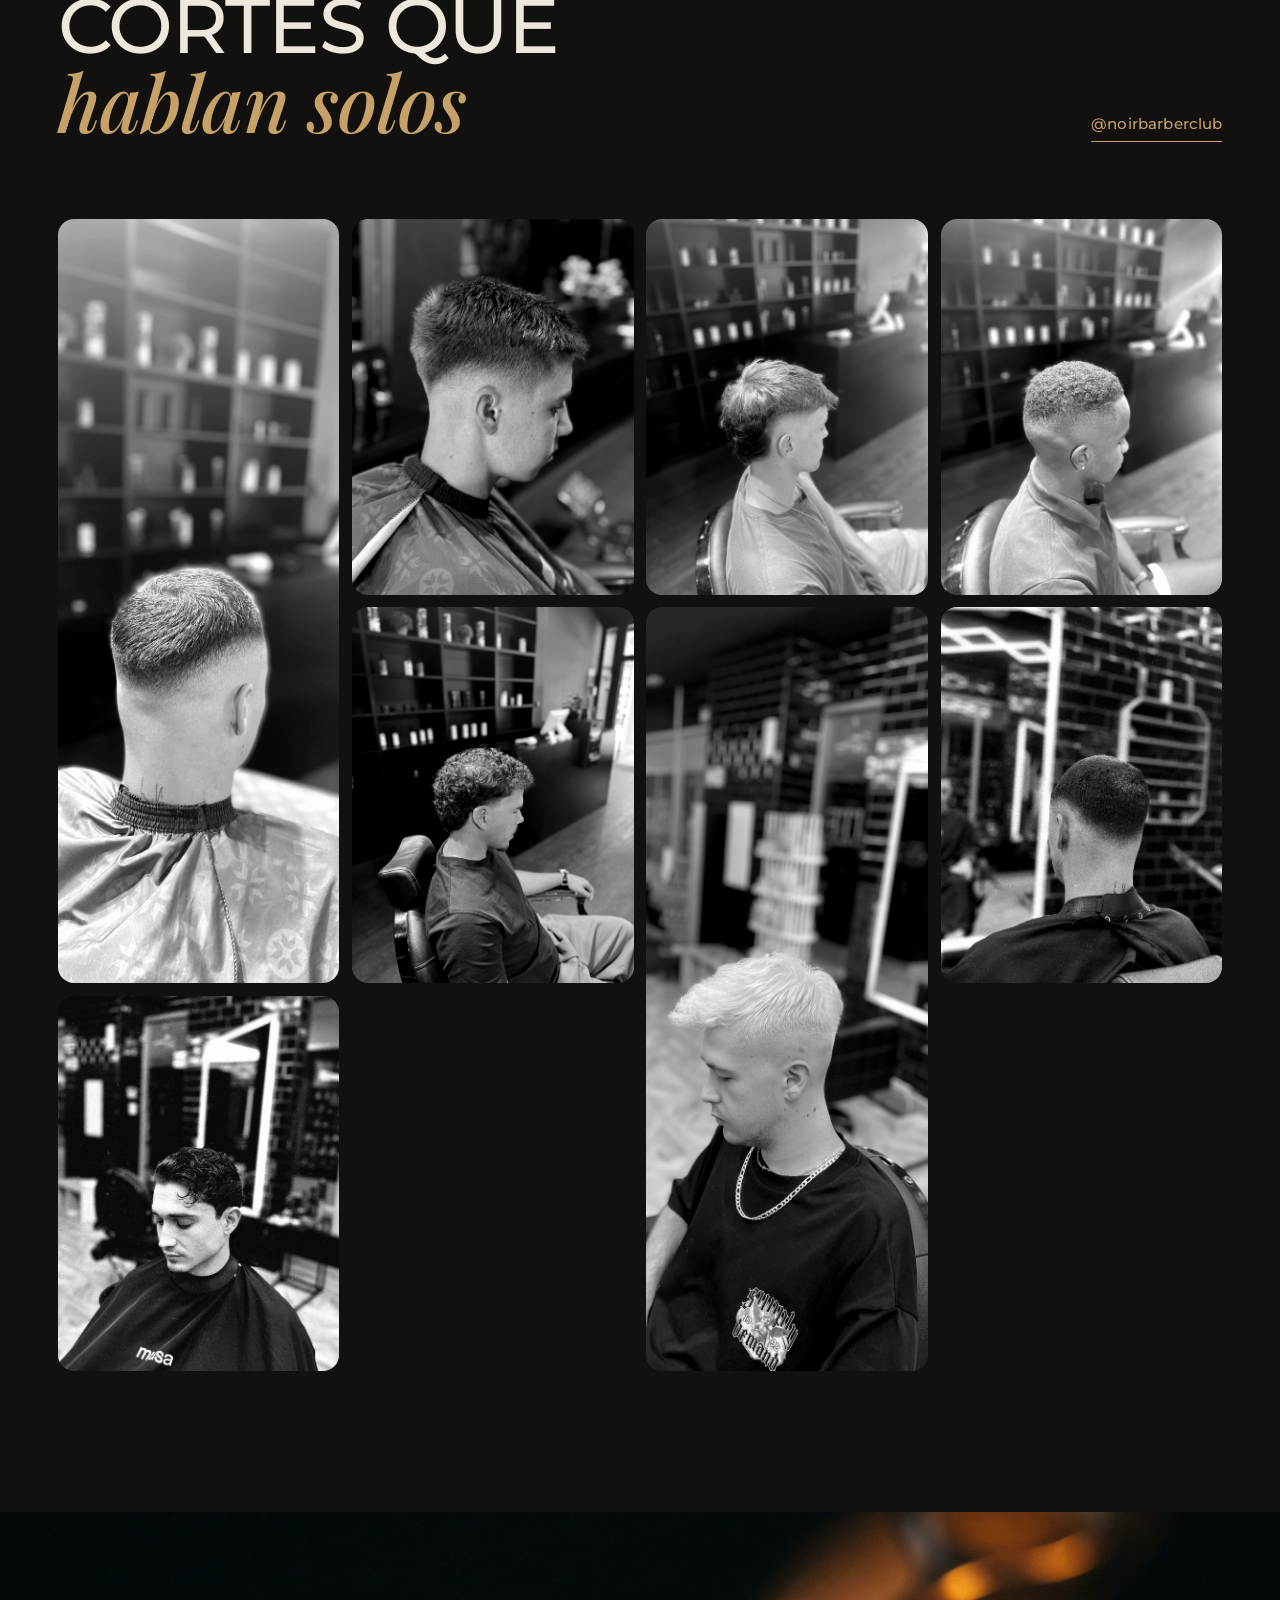
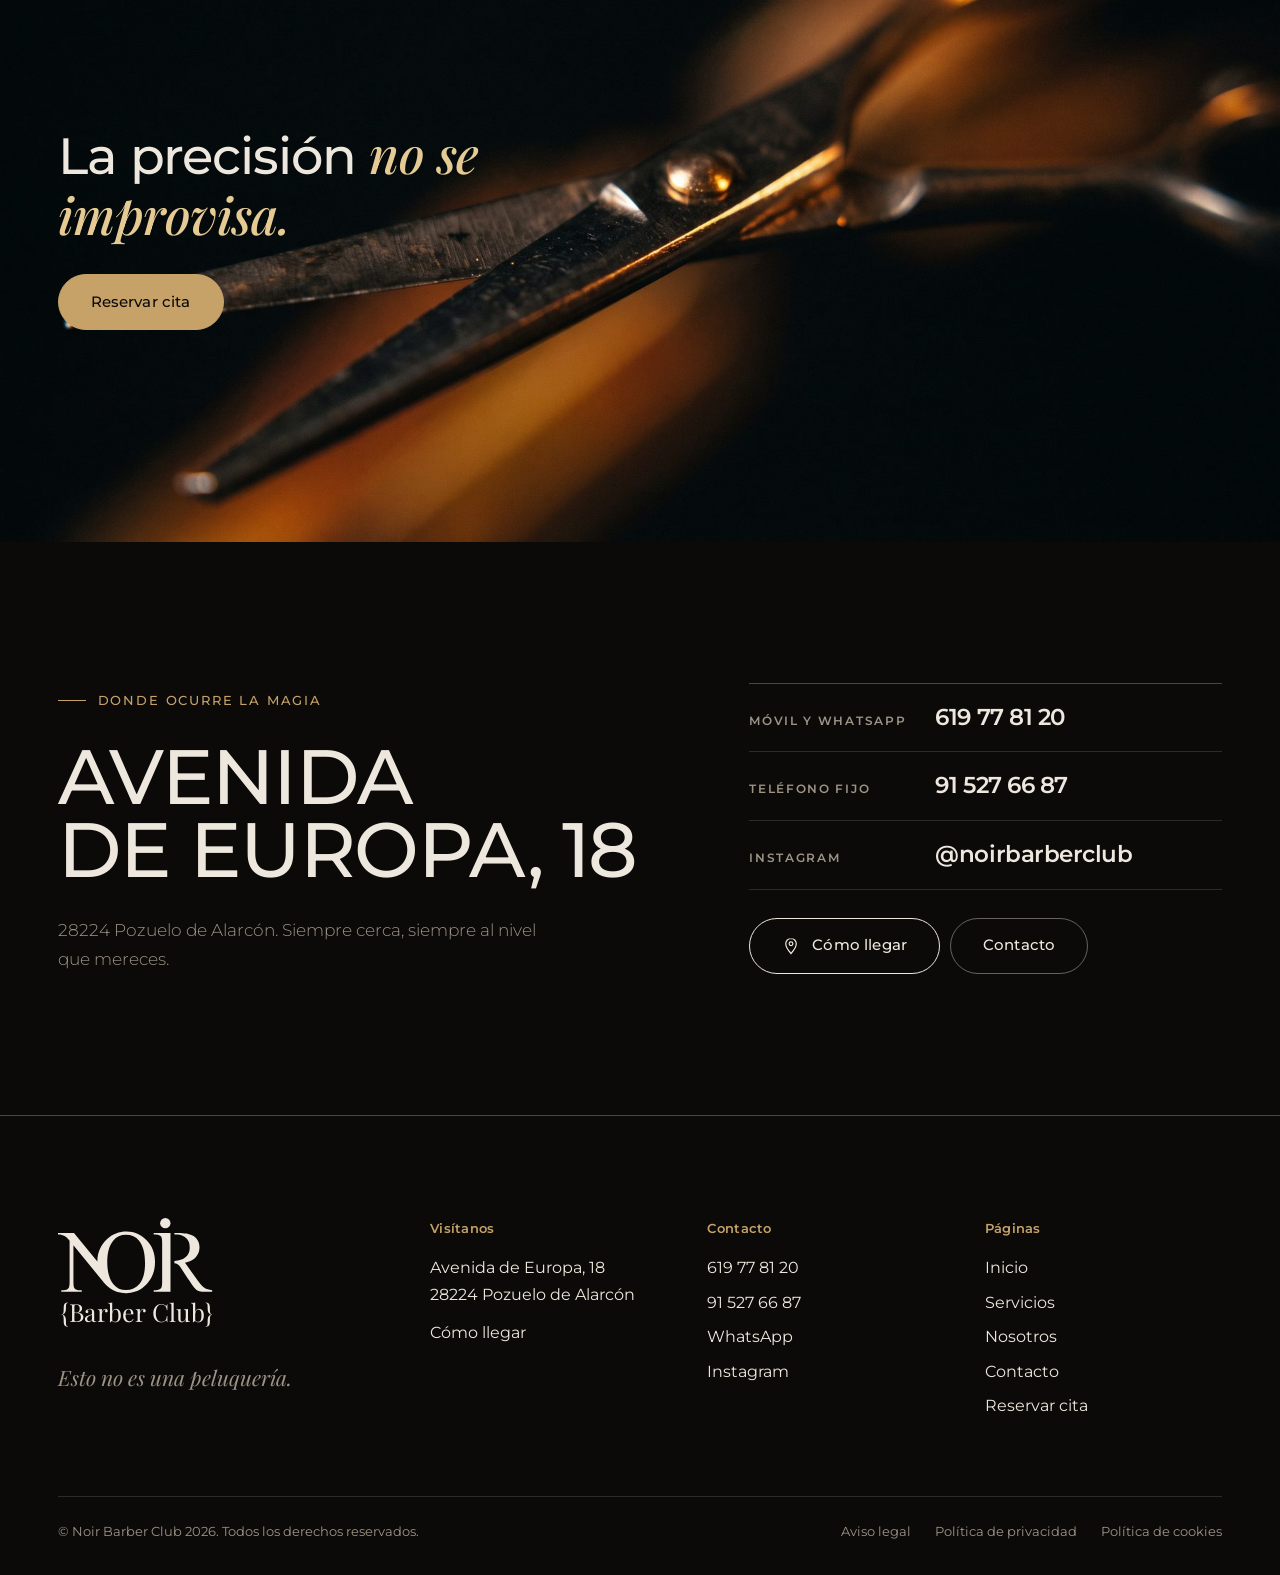
==== commit 83244761: "Add files via upload" ====
--- a/index.html
+++ b/index.html
@@ -20,16 +20,16 @@
 <link rel="preconnect" href="https://fonts.googleapis.com">
 <link rel="preconnect" href="https://fonts.gstatic.com" crossorigin>
 <link href="https://fonts.googleapis.com/css2?family=Montserrat:ital,wght@0,300;0,400;0,500;0,600;0,700;1,400&family=Playfair+Display:ital,wght@0,400;0,500;0,600;1,400;1,500;1,600&display=swap" rel="stylesheet">
-<link rel="stylesheet" href="/site.css?v=10">
+<link rel="stylesheet" href="/site.css?v=11">
 <link rel="preload" as="image" href="/img/hero-concept.jpg" fetchpriority="high">
 <script defer src="/_vercel/insights/script.js"></script>
-<script defer src="/site.js?v=10"></script>
+<script defer src="/site.js?v=11"></script>
 </head>
 <body>
 <div class="promo-bar" id="promo-bar" role="region" aria-label="Promoción Black Friday">
   <div class="promo-bar-inner">
-    <span><span class="promo-full"><strong>Black Friday en Noir:</strong> bonos de cinco cortes con hasta un 18% de descuento.</span><span class="promo-short"><strong>Black Friday:</strong> bonos hasta −18%</span></span>
-    <a href="/servicios.html#bonos" data-bonos-link>Ver bonos</a>
+    <span><span class="promo-full"><strong>Oferta Black Friday en Noir:</strong> bonos de cinco cortes a precio especial.</span><span class="promo-short"><strong>Oferta Black Friday</strong> en Noir</span></span>
+    <a href="/servicios.html#bonos" data-bonos-link>Descúbrela</a>
   </div>
   <button type="button" class="promo-bar-close" aria-label="Cerrar aviso"><svg viewBox="0 0 24 24" aria-hidden="true"><path d="M6 6l12 12M18 6L6 18"/></svg></button>
 </div>
@@ -111,10 +111,10 @@
   <div class="wrap">
     <div class="bonos-head">
       <div>
-        <span class="tag">Black Friday en Noir</span>
-        <h2 class="d-l" id="bonos-title">Cinco cortes,<br><em>un 18% menos</em></h2>
-      </div>
-      <p class="lead muted">Pagas una vez y tienes cinco sesiones. Los bonos se piden en el local, en tu próxima visita.</p>
+        <span class="tag">Oferta especial</span>
+        <h2 class="d-l" id="bonos-title">Black Friday<br><em>en Noir</em></h2>
+      </div>
+      <p class="lead muted">Bonos de cinco cortes a precio especial. Pagas una vez y tienes cinco sesiones; se piden en el local, en tu próxima visita.</p>
     </div>
     <div class="bonos-grid">
       <article class="bono">
@@ -421,9 +421,9 @@
     <button type="button" class="promo-pop-close" data-promo-close aria-label="Cerrar"><svg viewBox="0 0 24 24" aria-hidden="true"><path d="M6 6l12 12M18 6L6 18"/></svg></button>
     <div class="promo-pop-media"><img src="/img/bn-ritual-vapor.jpg" alt="" loading="lazy"></div>
     <div class="promo-pop-body">
-      <span class="tag">Black Friday en Noir</span>
+      <span class="tag">Oferta Black Friday</span>
       <h2 class="promo-pop-title" id="promo-pop-title">Tenemos algo <em>para ti</em></h2>
-      <p class="promo-pop-text">Bonos de cinco cortes con hasta un 18% de descuento. Se piden en el local, en tu próxima visita.</p>
+      <p class="promo-pop-text">Bonos de cinco cortes a precio especial. Se piden en el local, en tu próxima visita.</p>
       <ul class="promo-pop-list">
         <li><span>Esencial</span><span><s>100€</s><b>82€</b></span></li>
         <li><span>Prestige</span><span><s>150€</s><b>123€</b></span></li>
@@ -432,7 +432,7 @@
         <li><span>Little Noir</span><span><s>82€</s><b>67,65€</b></span></li>
       </ul>
       <div class="promo-pop-actions">
-        <a class="btn btn-gold" href="/servicios.html#bonos" data-bonos-link>Ver los bonos</a>
+        <a class="btn btn-gold" href="/servicios.html#bonos" data-bonos-link>Descubre los bonos</a>
         <a class="btn btn-line" href="https://booksy.com/es-es/instant-experiences/widget/174546" data-booking target="_blank" rel="noopener">Reservar cita</a>
       </div>
     </div>
